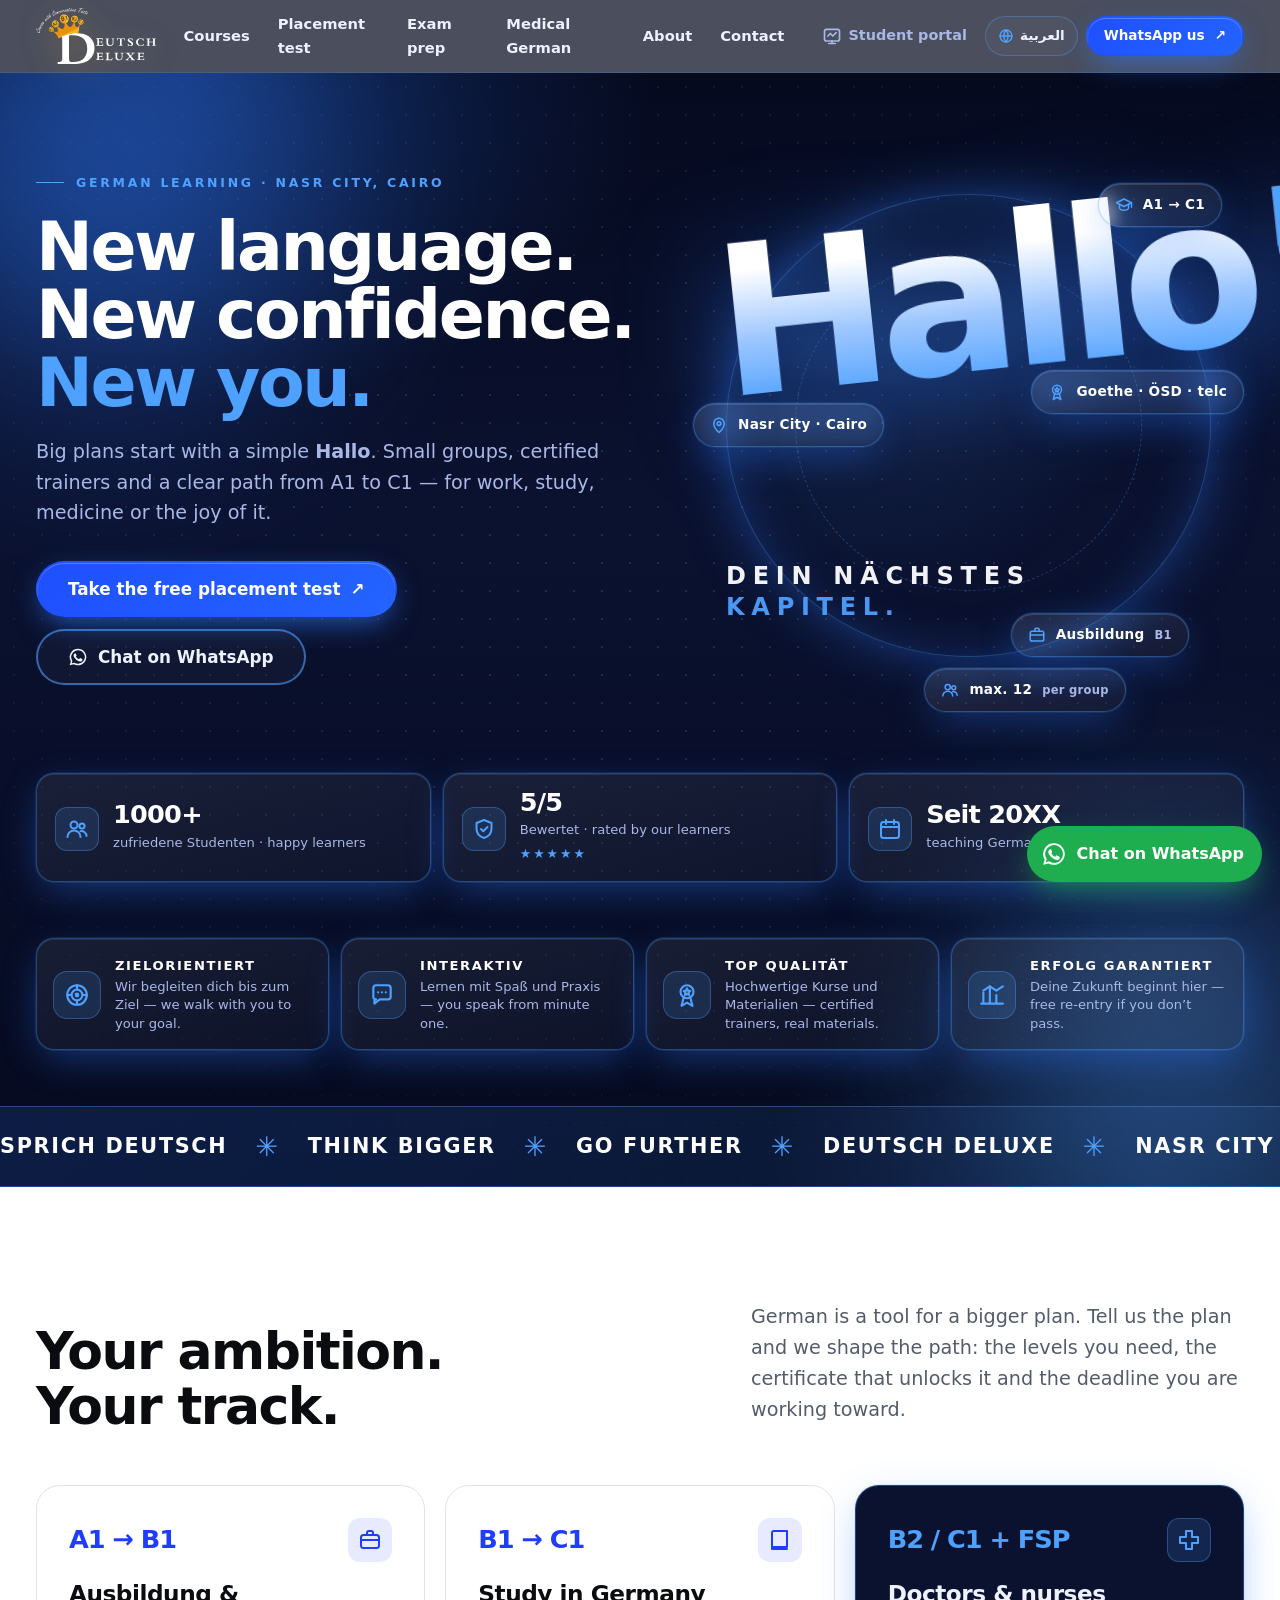
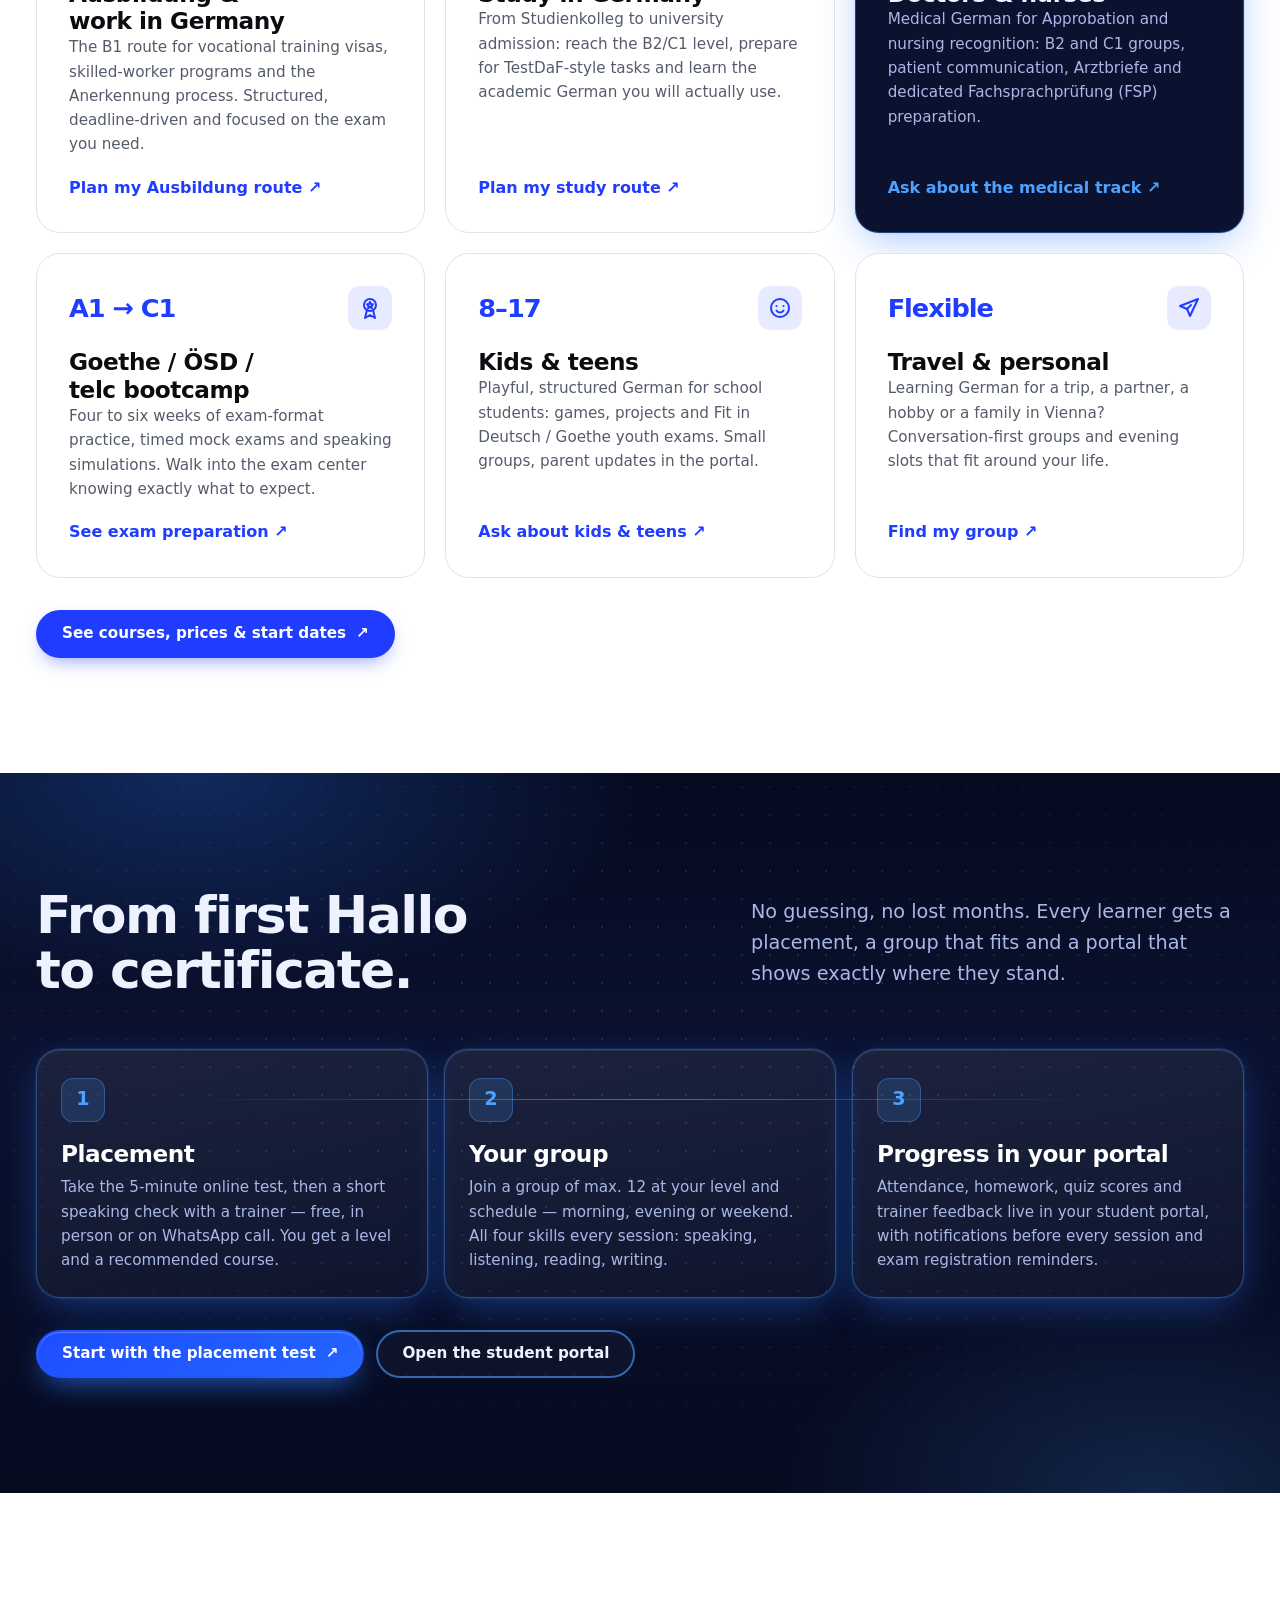
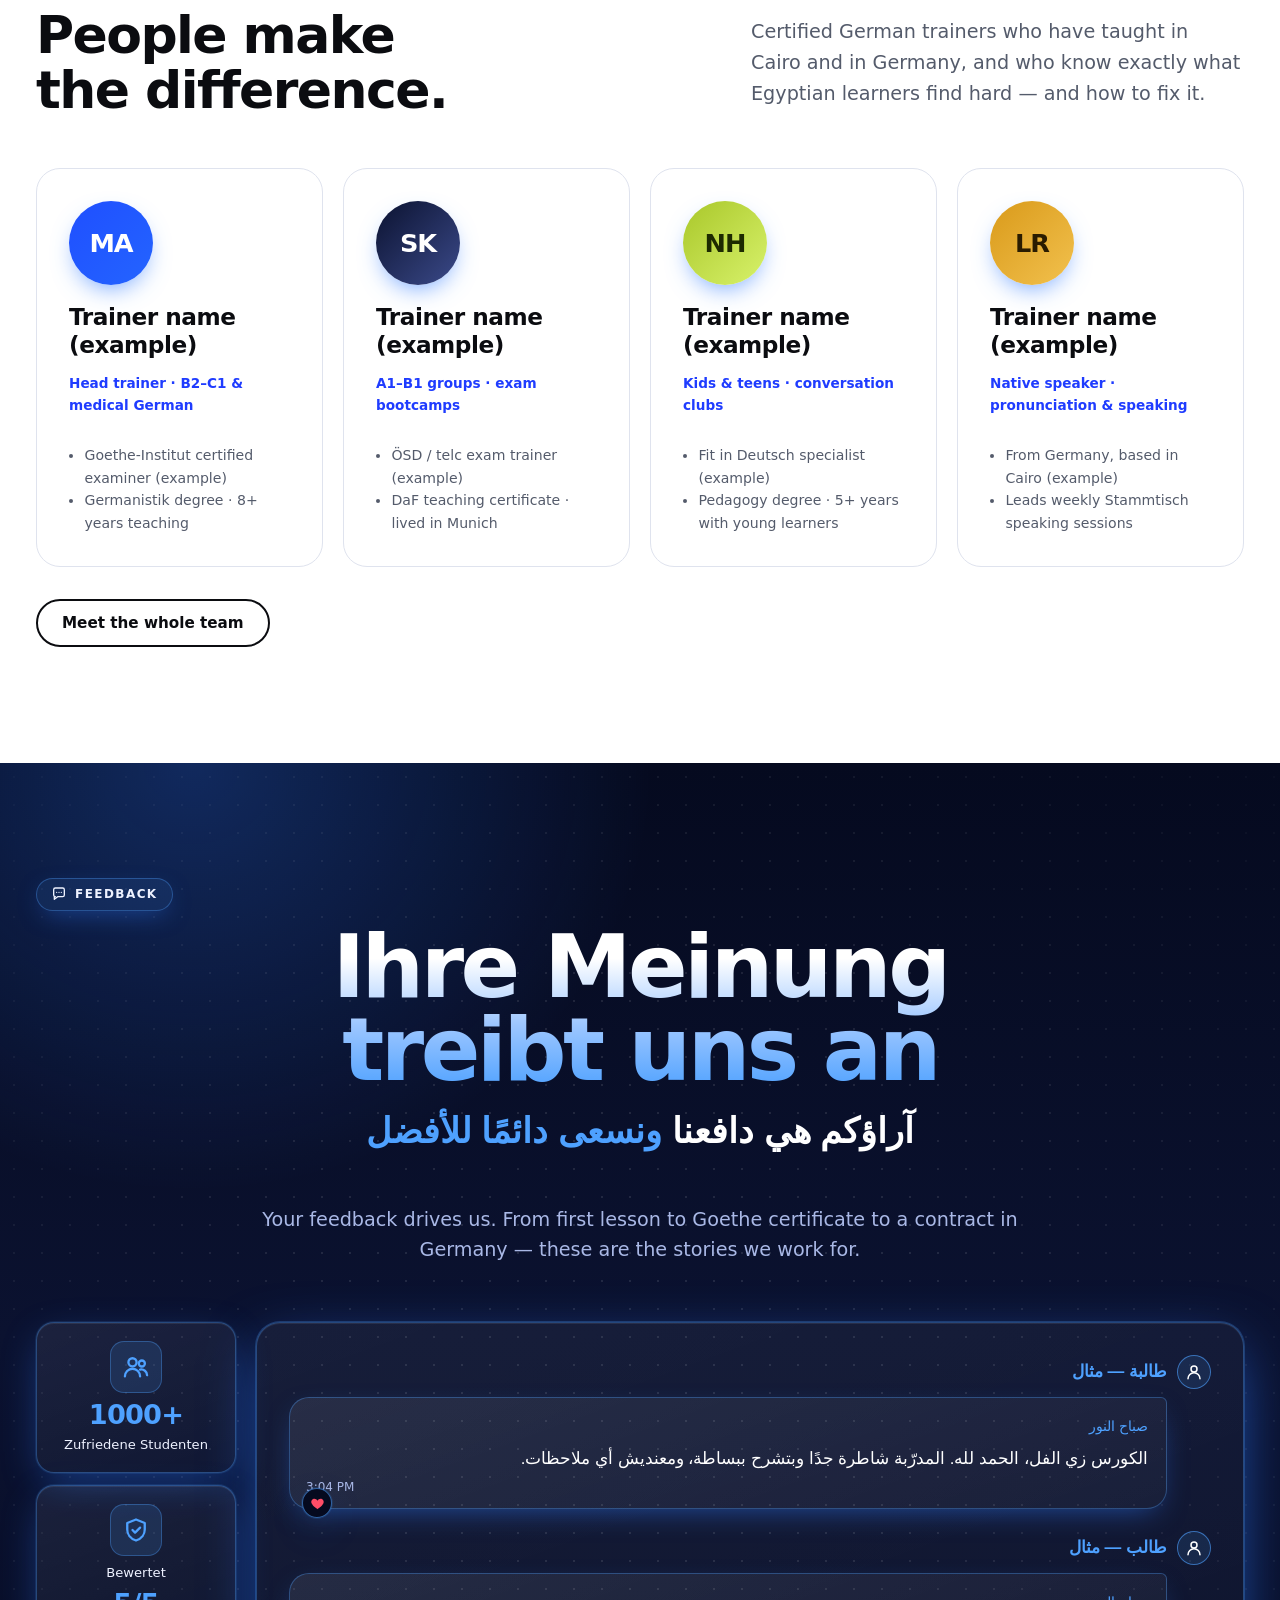
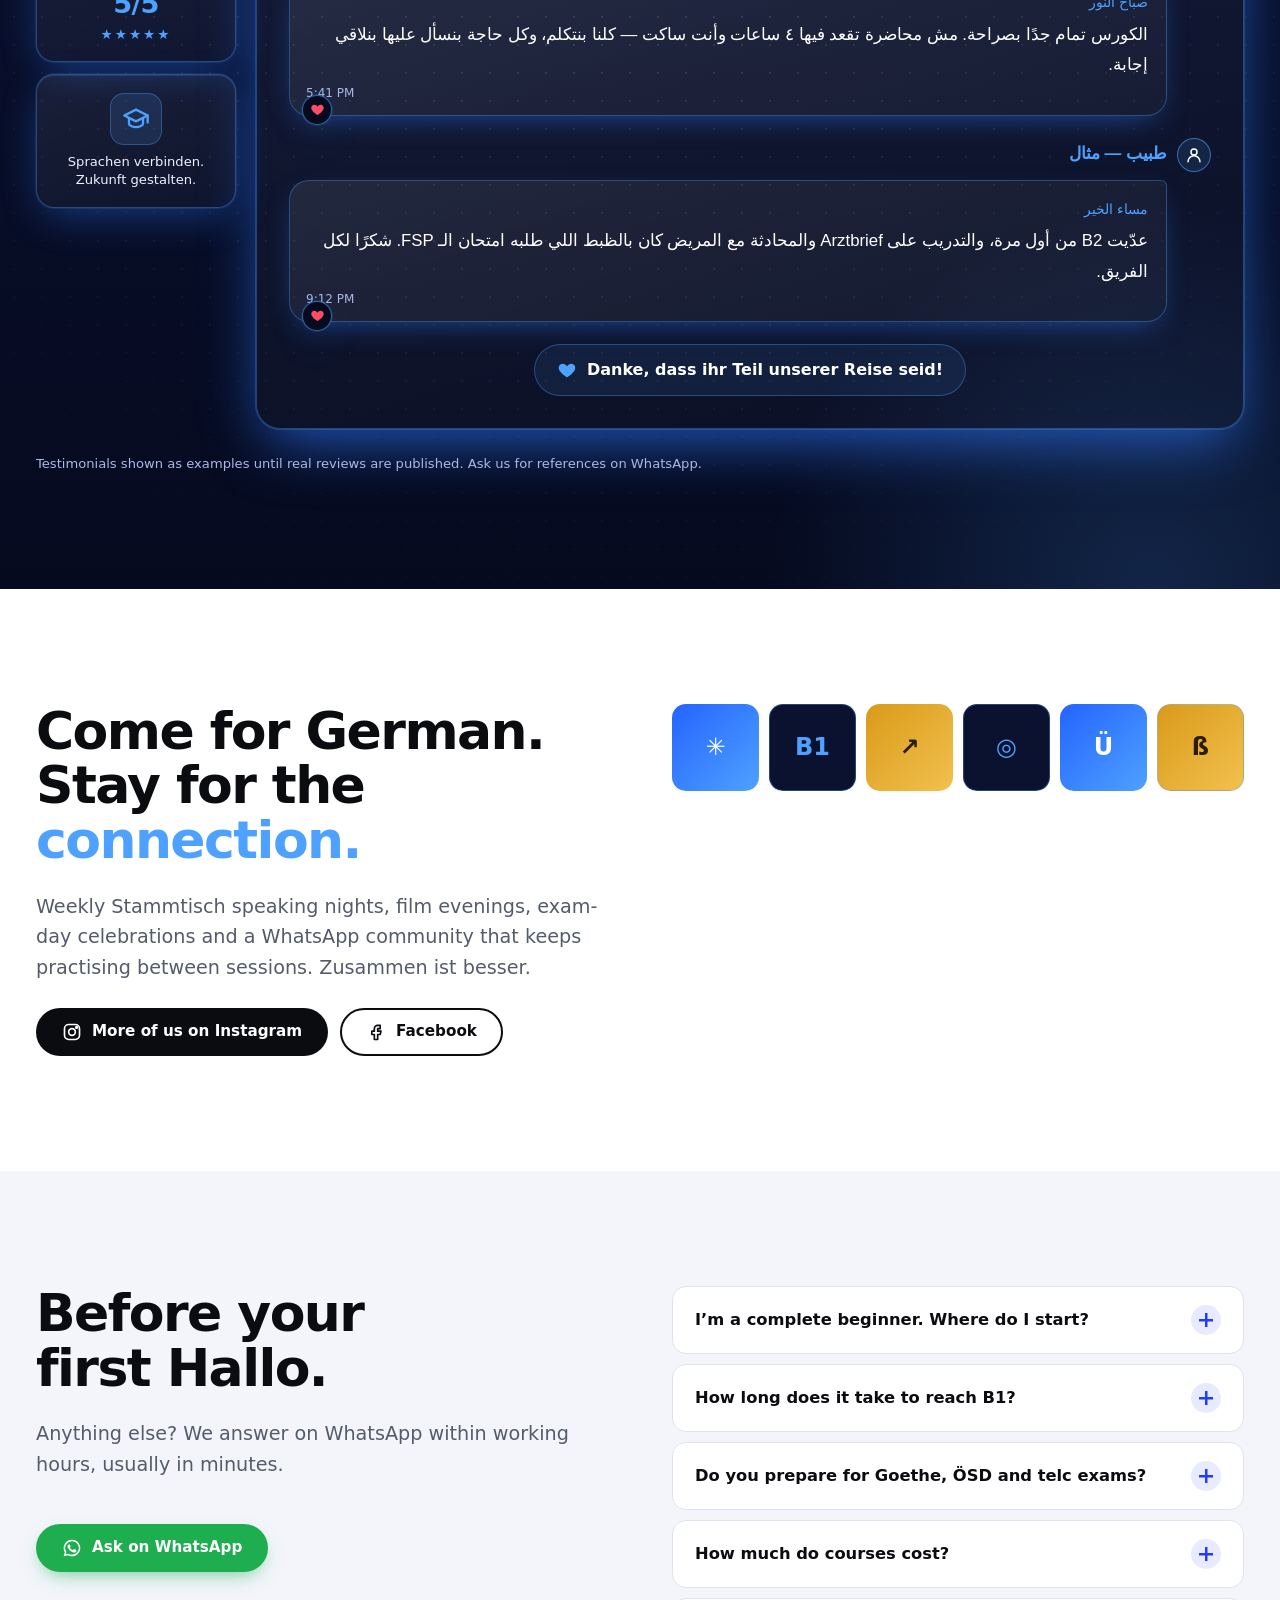
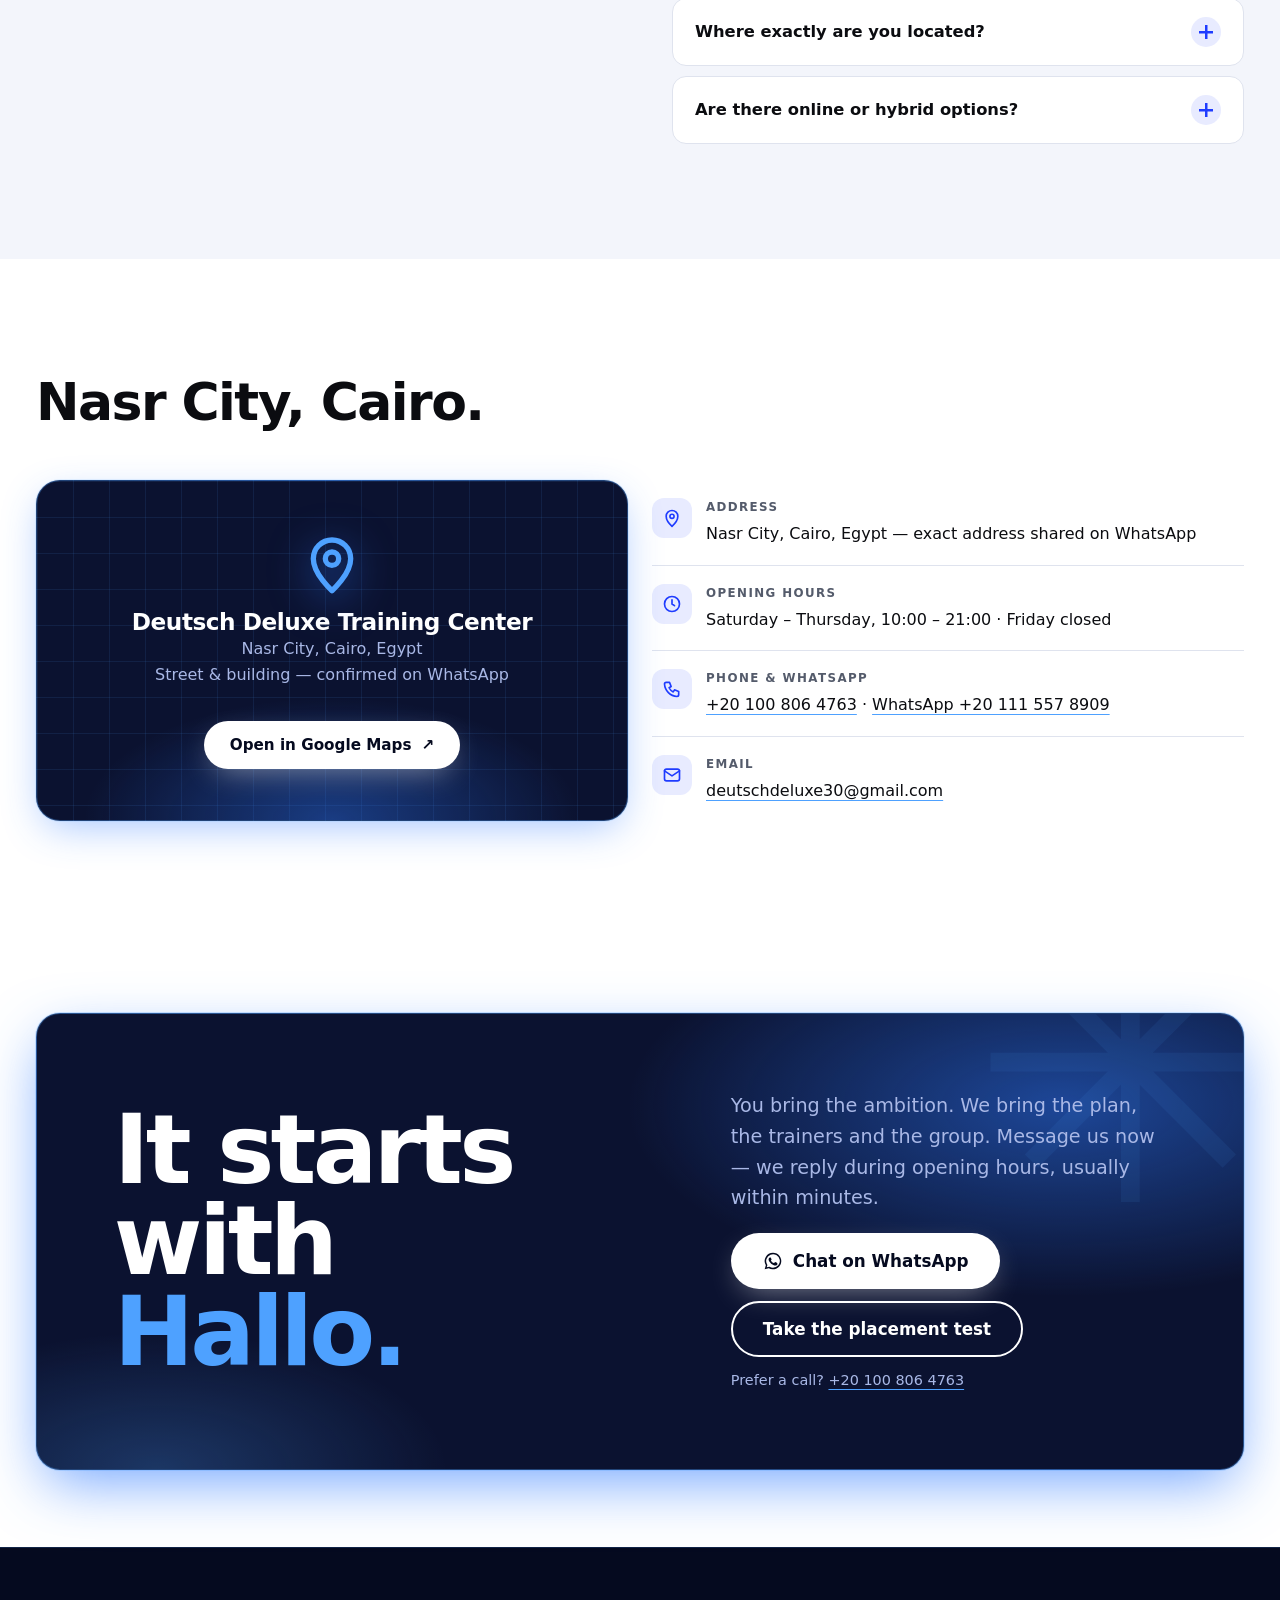
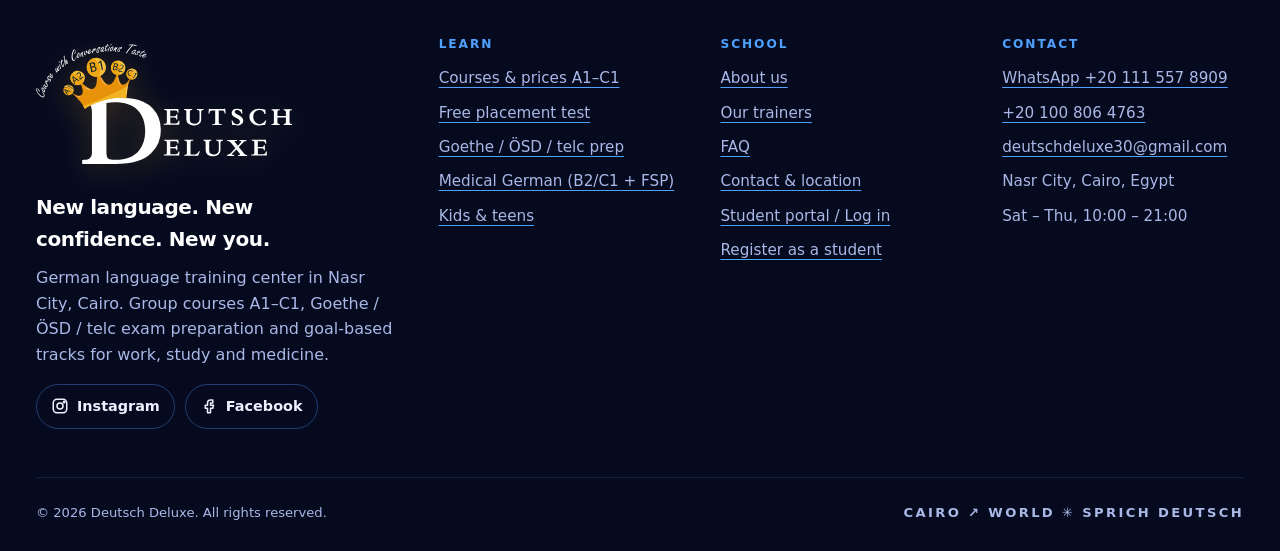
==== index.html @ 9a968b8f "Deutsch Deluxe marketing website — static, CSP-safe, EN/AR Six-page static site (home, courses, plac" ====
<!DOCTYPE html>
<html lang="en" dir="ltr">
<head>
<meta charset="utf-8">
<meta name="viewport" content="width=device-width, initial-scale=1">
<title data-i18n="meta.index.title">Deutsch Deluxe — German Language Center in Nasr City, Cairo | A1–C1 &amp; Exam Prep</title>
<meta name="description" data-i18n-attr="content:meta.index.desc" content="Learn German in Nasr City, Cairo. Small groups A1–C1, Goethe/ÖSD/telc exam preparation, medical German for doctors and nurses, Ausbildung and study tracks. Free placement test. WhatsApp us today.">
<link rel="canonical" href="https://deutschdeluxe.site/">
<meta name="theme-color" content="#050a1f">
<link rel="icon" href="favicon.svg" type="image/svg+xml">
<link rel="apple-touch-icon" href="apple-touch-icon.png">
<meta property="og:type" content="website">
<meta property="og:site_name" content="Deutsch Deluxe">
<meta property="og:title" content="Deutsch Deluxe — German Language Center in Nasr City, Cairo">
<meta property="og:description" content="Small groups A1–C1, exam preparation (Goethe/ÖSD/telc), medical German and goal-based tracks. New language. New confidence. New you.">
<meta property="og:url" content="https://deutschdeluxe.site/">
<meta property="og:image" content="https://deutschdeluxe.site/og-image.png">
<meta property="og:image:width" content="1200">
<meta property="og:image:height" content="630">
<meta property="og:image:alt" content="Hallo! Deutsch Deluxe — German language center in Cairo">
<meta property="og:locale" content="en_US">
<meta property="og:locale:alternate" content="ar_EG">
<meta name="twitter:card" content="summary_large_image">
<meta name="twitter:title" content="Deutsch Deluxe — German Language Center in Nasr City, Cairo">
<meta name="twitter:description" content="Small groups A1–C1, exam preparation (Goethe/ÖSD/telc), medical German and goal-based tracks.">
<meta name="twitter:image" content="https://deutschdeluxe.site/og-image.png">
<link rel="stylesheet" href="css/site.css">
<script defer src="js/i18n.js"></script>
<script defer src="js/site.js"></script>
<script type="application/ld+json">
{
  "@context": "https://schema.org",
  "@graph": [
    {
      "@type": ["EducationalOrganization", "LocalBusiness"],
      "@id": "https://deutschdeluxe.site/#org",
      "name": "Deutsch Deluxe",
      "alternateName": "Deutsch Deluxe German Training Center",
      "slogan": "Sieh die Sprache mit anderen Augen",
      "description": "German language training center in Nasr City, Cairo: group courses A1–C1, Goethe/ÖSD/telc exam preparation, medical German and goal-based tracks.",
      "url": "https://deutschdeluxe.site/",
      "logo": "https://deutschdeluxe.site/favicon.svg",
      "image": "https://deutschdeluxe.site/og-image.png",
      "telephone": "+201008064763",
      "email": "deutschdeluxe30@gmail.com",
      "priceRange": "EGP",
      "address": {
        "@type": "PostalAddress",
        "streetAddress": "Nasr City",
        "addressLocality": "Cairo",
        "addressRegion": "Cairo Governorate",
        "addressCountry": "EG"
      },
      "areaServed": "Cairo, Egypt",
      "openingHoursSpecification": [
        { "@type": "OpeningHoursSpecification", "dayOfWeek": ["Saturday","Sunday","Monday","Tuesday","Wednesday","Thursday"], "opens": "10:00", "closes": "21:00" }
      ],
      "sameAs": [
        "https://www.instagram.com/deutschdeluxe/",
        "https://www.facebook.com/DeutschDeluxeCairo/"
      ],
      "contactPoint": {
        "@type": "ContactPoint",
        "telephone": "+201115578909",
        "contactType": "customer service",
        "availableLanguage": ["en", "ar", "de"]
      }
    },
    {
      "@type": "WebSite",
      "@id": "https://deutschdeluxe.site/#website",
      "url": "https://deutschdeluxe.site/",
      "name": "Deutsch Deluxe",
      "publisher": { "@id": "https://deutschdeluxe.site/#org" },
      "inLanguage": ["en", "ar"]
    },
    {
      "@type": "FAQPage",
      "mainEntity": [
        { "@type": "Question", "name": "I am a complete beginner. Where do I start?", "acceptedAnswer": { "@type": "Answer", "text": "Start with A1. Our beginner groups start every few weeks in Nasr City, with morning, evening and weekend options. Take the free placement test or message us on WhatsApp and we will confirm the next start date." } },
        { "@type": "Question", "name": "How long does it take to reach B1?", "acceptedAnswer": { "@type": "Answer", "text": "Each level (A1, A2, B1) takes roughly 8 to 10 weeks in our standard groups, so most learners reach B1 in about 6 to 8 months. Intensive options are available for faster progress." } },
        { "@type": "Question", "name": "Do you prepare for Goethe, ÖSD and telc exams?", "acceptedAnswer": { "@type": "Answer", "text": "Yes. We run exam bootcamps for Goethe-Zertifikat, ÖSD and telc at levels A1 to C1, with mock exams under real conditions and speaking practice with a trainer." } },
        { "@type": "Question", "name": "How much do courses cost?", "acceptedAnswer": { "@type": "Answer", "text": "Prices start from a fixed fee per level and include materials and access to the student portal. Installments and bundle discounts are available. See the courses page for current prices and message us to confirm." } },
        { "@type": "Question", "name": "Where exactly are you located?", "acceptedAnswer": { "@type": "Answer", "text": "We are in Nasr City, Cairo, Egypt. Open the Google Maps link on our contact page or message us on WhatsApp for directions and a visit." } },
        { "@type": "Question", "name": "Are there online or hybrid options?", "acceptedAnswer": { "@type": "Answer", "text": "Our groups meet in person in Nasr City; some levels also run as live online groups. Every student gets access to the digital student portal with materials, progress tracking and notifications." } }
      ]
    }
  ]
}
</script>
</head>
<body>
<a class="skip" href="#main" data-i18n="nav.skip">Skip to content</a>

<svg width="0" height="0" class="visually-hidden" aria-hidden="true" focusable="false">
  <defs>
    <symbol id="i-wa" viewBox="0 0 24 24"><path fill="currentColor" d="M12 2a10 10 0 0 0-8.6 15.1L2 22l5-1.3A10 10 0 1 0 12 2Zm0 18.2a8.2 8.2 0 0 1-4.2-1.2l-.3-.2-3 .8.8-2.9-.2-.3A8.2 8.2 0 1 1 12 20.2Zm4.5-6.1c-.2-.1-1.5-.7-1.7-.8-.2-.1-.4-.1-.6.1l-.8 1c-.1.2-.3.2-.5.1a6.7 6.7 0 0 1-3.3-2.9c-.2-.4.2-.4.6-1.2.1-.2 0-.3 0-.5l-.8-1.8c-.2-.5-.4-.4-.6-.4h-.5a1 1 0 0 0-.7.3 3 3 0 0 0-.9 2.2 5.2 5.2 0 0 0 1.1 2.7 11.8 11.8 0 0 0 4.5 4c1.7.7 2.3.7 3.1.6a2.7 2.7 0 0 0 1.8-1.2 2.2 2.2 0 0 0 .1-1.3c0-.1-.2-.2-.4-.3Z"/></symbol>
    <symbol id="i-target" viewBox="0 0 24 24" fill="none" stroke="currentColor" stroke-width="2" stroke-linecap="round" stroke-linejoin="round"><circle cx="12" cy="12" r="9"/><circle cx="12" cy="12" r="5"/><circle cx="12" cy="12" r="1.2" fill="currentColor"/><path d="M12 3v3M12 18v3M3 12h3M18 12h3"/></symbol>
    <symbol id="i-chat" viewBox="0 0 24 24" fill="none" stroke="currentColor" stroke-width="2" stroke-linecap="round" stroke-linejoin="round"><path d="M4 5.5A2.5 2.5 0 0 1 6.5 3h11A2.5 2.5 0 0 1 20 5.5v8a2.5 2.5 0 0 1-2.5 2.5H10l-5 4v-4H6.5A2.5 2.5 0 0 1 4 13.5Z"/><path d="M8.5 9.5h.01M12 9.5h.01M15.5 9.5h.01"/></symbol>
    <symbol id="i-medal" viewBox="0 0 24 24" fill="none" stroke="currentColor" stroke-width="2" stroke-linecap="round" stroke-linejoin="round"><circle cx="12" cy="9" r="6"/><path d="m9 14-2 8 5-3 5 3-2-8"/><path d="m12 6 1 2 2 .3-1.5 1.4.4 2.3L12 11l-1.9 1 .4-2.3L9 8.3 11 8Z"/></symbol>
    <symbol id="i-chart" viewBox="0 0 24 24" fill="none" stroke="currentColor" stroke-width="2" stroke-linecap="round" stroke-linejoin="round"><path d="M4 20V10M10 20V4M16 20v-8M22 20H2"/><path d="m4 8 6-4 6 4 6-4"/></symbol>
    <symbol id="i-users" viewBox="0 0 24 24" fill="none" stroke="currentColor" stroke-width="2" stroke-linecap="round" stroke-linejoin="round"><circle cx="9" cy="8" r="3.5"/><path d="M2.5 20a6.5 6.5 0 0 1 13 0"/><circle cx="17" cy="9" r="2.6"/><path d="M15.5 14.2A5 5 0 0 1 21.5 19"/></symbol>
    <symbol id="i-shield" viewBox="0 0 24 24" fill="none" stroke="currentColor" stroke-width="2" stroke-linecap="round" stroke-linejoin="round"><path d="M12 3 4.5 6v5.5c0 4.3 3 8.1 7.5 9.5 4.5-1.4 7.5-5.2 7.5-9.5V6Z"/><path d="m9 12 2.2 2.2L15.5 10"/></symbol>
    <symbol id="i-cap" viewBox="0 0 24 24" fill="none" stroke="currentColor" stroke-width="2" stroke-linecap="round" stroke-linejoin="round"><path d="m2 9 10-5 10 5-10 5Z"/><path d="M6 11.5V16c0 1.5 3 3 6 3s6-1.5 6-3v-4.5"/><path d="M22 9v6"/></symbol>
    <symbol id="i-calendar" viewBox="0 0 24 24" fill="none" stroke="currentColor" stroke-width="2" stroke-linecap="round" stroke-linejoin="round"><rect x="3" y="5" width="18" height="16" rx="2.5"/><path d="M3 10h18M8 3v4M16 3v4"/></symbol>
    <symbol id="i-pin" viewBox="0 0 24 24" fill="none" stroke="currentColor" stroke-width="2" stroke-linecap="round" stroke-linejoin="round"><path d="M12 22s7-6.2 7-12a7 7 0 1 0-14 0c0 5.8 7 12 7 12Z"/><circle cx="12" cy="10" r="2.5"/></symbol>
    <symbol id="i-clock" viewBox="0 0 24 24" fill="none" stroke="currentColor" stroke-width="2" stroke-linecap="round" stroke-linejoin="round"><circle cx="12" cy="12" r="9"/><path d="M12 7v5l3 2"/></symbol>
    <symbol id="i-phone" viewBox="0 0 24 24" fill="none" stroke="currentColor" stroke-width="2" stroke-linecap="round" stroke-linejoin="round"><path d="M5 4h4l2 5-2.5 1.5a11 11 0 0 0 5 5L15 13l5 2v4a2 2 0 0 1-2 2A16 16 0 0 1 3 6a2 2 0 0 1 2-2Z"/></symbol>
    <symbol id="i-mail" viewBox="0 0 24 24" fill="none" stroke="currentColor" stroke-width="2" stroke-linecap="round" stroke-linejoin="round"><rect x="3" y="5" width="18" height="14" rx="2.5"/><path d="m3 7 9 6 9-6"/></symbol>
    <symbol id="i-insta" viewBox="0 0 24 24" fill="none" stroke="currentColor" stroke-width="2" stroke-linecap="round" stroke-linejoin="round"><rect x="3" y="3" width="18" height="18" rx="5"/><circle cx="12" cy="12" r="4"/><circle cx="17.5" cy="6.5" r="1" fill="currentColor"/></symbol>
    <symbol id="i-fb" viewBox="0 0 24 24" fill="none" stroke="currentColor" stroke-width="2" stroke-linecap="round" stroke-linejoin="round"><path d="M14 8h3V4h-3a4 4 0 0 0-4 4v3H7v4h3v6h4v-6h3l1-4h-4V8Z"/></symbol>
    <symbol id="i-globe" viewBox="0 0 24 24" fill="none" stroke="currentColor" stroke-width="2" stroke-linecap="round" stroke-linejoin="round"><circle cx="12" cy="12" r="9"/><path d="M3 12h18M12 3a14 14 0 0 1 0 18M12 3a14 14 0 0 0 0 18"/></symbol>
    <symbol id="i-up" viewBox="0 0 24 24" fill="none" stroke="currentColor" stroke-width="2.2" stroke-linecap="round" stroke-linejoin="round"><path d="M12 19V5M5 12l7-7 7 7"/></symbol>
    <symbol id="i-heart" viewBox="0 0 24 24"><path fill="currentColor" d="M12 21s-7.5-4.6-9.5-9.3C1 8 3.6 4.5 7 4.5c2 0 3.6 1.1 5 3 1.4-1.9 3-3 5-3 3.4 0 6 3.5 4.5 7.2C19.5 16.4 12 21 12 21Z"/></symbol>
    <symbol id="i-user" viewBox="0 0 24 24" fill="none" stroke="currentColor" stroke-width="2" stroke-linecap="round" stroke-linejoin="round"><circle cx="12" cy="8" r="4"/><path d="M4 21a8 8 0 0 1 16 0"/></symbol>
    <symbol id="i-arrow" viewBox="0 0 24 24" fill="none" stroke="currentColor" stroke-width="2" stroke-linecap="round" stroke-linejoin="round"><path d="M5 12h14M13 6l6 6-6 6"/></symbol>
    <symbol id="i-star" viewBox="0 0 24 24"><path fill="currentColor" d="m12 2.5 2.9 6 6.6.9-4.8 4.6 1.2 6.5L12 17.4l-5.9 3.1 1.2-6.5L2.5 9.4l6.6-.9Z"/></symbol>
    <symbol id="i-portal" viewBox="0 0 24 24" fill="none" stroke="currentColor" stroke-width="2" stroke-linecap="round" stroke-linejoin="round"><rect x="3" y="4" width="18" height="14" rx="2.5"/><path d="M8 21h8M12 18v3M7 12l3-3 3 3 4-4"/></symbol>
    <symbol id="i-cross" viewBox="0 0 24 24" fill="none" stroke="currentColor" stroke-width="2" stroke-linecap="round" stroke-linejoin="round"><path d="M9 3h6v6h6v6h-6v6H9v-6H3V9h6Z"/></symbol>
    <symbol id="i-plane" viewBox="0 0 24 24" fill="none" stroke="currentColor" stroke-width="2" stroke-linecap="round" stroke-linejoin="round"><path d="M21 3 3 10l7 3 3 7 8-17Z"/><path d="m10 13 4-4"/></symbol>
    <symbol id="i-kids" viewBox="0 0 24 24" fill="none" stroke="currentColor" stroke-width="2" stroke-linecap="round" stroke-linejoin="round"><circle cx="12" cy="12" r="9"/><path d="M8.5 10h.01M15.5 10h.01M8.5 14.5s1.2 2 3.5 2 3.5-2 3.5-2"/></symbol>
    <symbol id="i-book" viewBox="0 0 24 24" fill="none" stroke="currentColor" stroke-width="2" stroke-linecap="round" stroke-linejoin="round"><path d="M4 5a2 2 0 0 1 2-2h13v16H6a2 2 0 0 0-2 2Z"/><path d="M4 19a2 2 0 0 0 2 2h13"/></symbol>
    <symbol id="i-briefcase" viewBox="0 0 24 24" fill="none" stroke="currentColor" stroke-width="2" stroke-linecap="round" stroke-linejoin="round"><rect x="3" y="7" width="18" height="13" rx="2.5"/><path d="M9 7V5a2 2 0 0 1 2-2h2a2 2 0 0 1 2 2v2M3 12h18"/></symbol>
  </defs>
</svg>

<header class="site-header" id="top">
  <div class="container">
    <a class="brand" href="index.html" aria-label="Deutsch Deluxe — home" data-i18n-attr="aria-label:brand.home">
      <img class="logo" src="img/logo/logo-white.svg" width="281" height="132" alt="Deutsch Deluxe — Course with Conversations Taste">
    </a>
    <nav class="nav" aria-label="Main" data-i18n-attr="aria-label:nav.main">
      <a href="courses.html" data-i18n="nav.courses">Courses</a>
      <a href="placement-test.html" data-i18n="nav.placement">Placement test</a>
      <a href="exams.html" data-i18n="nav.exams">Exam prep</a>
      <a href="exams.html#medical" data-i18n="nav.medical">Medical German</a>
      <a href="about.html" data-i18n="nav.about">About</a>
      <a href="contact.html" data-i18n="nav.contact">Contact</a>
    </nav>
    <div class="header-actions">
      <a class="portal-link" href="https://portal.deutschdeluxe.site"><svg class="ico" aria-hidden="true"><use href="#i-portal"/></svg><span data-i18n="nav.portal">Student portal</span></a>
      <button class="lang-toggle" type="button" aria-label="Switch to Arabic" lang="ar"><svg class="ico" aria-hidden="true"><use href="#i-globe"/></svg><span class="lang-label">العربية</span></button>
      <a class="btn btn-neon btn-sm header-cta" data-wa="general" href="https://wa.me/201115578909" data-i18n="nav.cta">WhatsApp us <span class="arrow">↗</span></a>
      <button class="menu-btn" type="button" aria-expanded="false" aria-controls="mobile-nav" aria-label="Menu" data-i18n-attr="aria-label:nav.menu"><span></span></button>
    </div>
  </div>
</header>
<div class="mobile-nav" id="mobile-nav" aria-label="Mobile menu">
  <div class="container">
    <a class="item" href="index.html"><span data-i18n="nav.home">Home</span><svg class="ico" aria-hidden="true"><use href="#i-arrow"/></svg></a>
    <a class="item" href="courses.html"><span data-i18n="nav.courses">Courses</span><svg class="ico" aria-hidden="true"><use href="#i-arrow"/></svg></a>
    <a class="item" href="placement-test.html"><span data-i18n="nav.placement">Placement test</span><svg class="ico" aria-hidden="true"><use href="#i-arrow"/></svg></a>
    <a class="item" href="exams.html"><span data-i18n="nav.exams">Exam prep</span><svg class="ico" aria-hidden="true"><use href="#i-arrow"/></svg></a>
    <a class="item" href="exams.html#medical"><span data-i18n="nav.medical">Medical German</span><svg class="ico" aria-hidden="true"><use href="#i-arrow"/></svg></a>
    <a class="item" href="about.html"><span data-i18n="nav.about">About</span><svg class="ico" aria-hidden="true"><use href="#i-arrow"/></svg></a>
    <a class="item" href="contact.html"><span data-i18n="nav.contact">Contact</span><svg class="ico" aria-hidden="true"><use href="#i-arrow"/></svg></a>
    <div class="mobile-actions">
      <a class="btn btn-neon" data-wa="general" href="https://wa.me/201115578909" data-i18n="nav.cta">WhatsApp us <span class="arrow">↗</span></a>
      <a class="btn btn-outline" href="https://portal.deutschdeluxe.site" data-i18n="nav.portalLogin">Student portal / Log in</a>
      <a class="btn btn-outline" href="https://portal.deutschdeluxe.site/register" data-i18n="nav.register">Register</a>
    </div>
    <div class="mobile-meta">
      <span data-i18n="footer.addr">Nasr City, Cairo, Egypt</span>
      <a class="ltr" href="tel:+201008064763">+20 100 806 4763</a>
    </div>
  </div>
</div>

<main id="main">

  <!-- ============================== HERO: visual intro (night) ============================== -->
  <section class="night hero" id="hero">
    <span class="blob blob-1" aria-hidden="true"></span>
    <span class="blob blob-2" aria-hidden="true"></span>
    <div class="container">
      <div class="hero-grid">
        <div class="hero-copy">
          <span class="hero-tag reveal" data-i18n="hero.tag">German learning · Nasr City, Cairo</span>
          <h1 class="h1 reveal d1" data-i18n="hero.title">New language.<br>New confidence.<br><em>New you.</em></h1>
          <p class="lead reveal d2" data-i18n="hero.lead">Big plans start with a simple <strong>Hallo</strong>. Small groups, certified trainers and a clear path from A1 to C1 — for work, study, medicine or the joy of it.</p>
          <div class="btn-row reveal d3">
            <a class="btn btn-neon btn-lg" href="placement-test.html" data-i18n="hero.cta1">Take the free placement test <span class="arrow">↗</span></a>
            <a class="btn btn-outline btn-lg" data-wa="general" href="https://wa.me/201115578909"><svg class="ico" aria-hidden="true"><use href="#i-wa"/></svg><span data-i18n="hero.ctaWa">Chat on WhatsApp</span></a>
          </div>
        </div>
        <div class="hero-art reveal d2" role="img" aria-label="Hallo! Dein nächstes Kapitel — typographic poster with floating chips: A1 to C1, Goethe ÖSD telc, Ausbildung, Nasr City" data-i18n-attr="aria-label:hero.artAlt">
          <span class="ring" aria-hidden="true"></span>
          <div class="hallo gradient-text" aria-hidden="true">Hallo<span class="bang">!</span></div>
          <div class="kapitel" aria-hidden="true">Dein nächstes<span>Kapitel.</span></div>
          <span class="chip chip-1" aria-hidden="true"><svg class="ico"><use href="#i-cap"/></svg>A1 → C1</span>
          <span class="chip chip-2" aria-hidden="true"><svg class="ico"><use href="#i-medal"/></svg>Goethe · ÖSD · telc</span>
          <span class="chip chip-3" aria-hidden="true"><svg class="ico"><use href="#i-briefcase"/></svg>Ausbildung <small>B1</small></span>
          <span class="chip chip-4" aria-hidden="true"><svg class="ico"><use href="#i-pin"/></svg>Nasr City · Cairo</span>
          <span class="chip chip-5" aria-hidden="true"><svg class="ico"><use href="#i-users"/></svg>max. 12 <small>per group</small></span>
        </div>
      </div>

      <!-- PLACEHOLDER: replace with real data (students, rating, founding year) -->
      <div class="hero-stats reveal d4" aria-label="Deutsch Deluxe in numbers">
        <div class="stat-badge">
          <span class="badge-ico" aria-hidden="true"><svg><use href="#i-users"/></svg></span>
          <div><b>1000+</b><span data-i18n="hero.stat1">zufriedene Studenten · happy learners</span></div>
        </div>
        <div class="stat-badge">
          <span class="badge-ico" aria-hidden="true"><svg><use href="#i-shield"/></svg></span>
          <div><b>5/5</b><span data-i18n="hero.stat2">Bewertet · rated by our learners <span class="stars" aria-label="5 out of 5 stars">★★★★★</span></span></div>
        </div>
        <div class="stat-badge">
          <span class="badge-ico" aria-hidden="true"><svg><use href="#i-calendar"/></svg></span>
          <div><b data-i18n="hero.stat3.n">Seit 20XX</b><span data-i18n="hero.stat3">teaching German in Cairo</span></div>
        </div>
      </div>

      <div class="features reveal d5">
        <div class="feature">
          <span class="f-ico" aria-hidden="true"><svg><use href="#i-target"/></svg></span>
          <div><b>Zielorientiert</b><span data-i18n="feat.1">Wir begleiten dich bis zum Ziel — we walk with you to your goal.</span></div>
        </div>
        <div class="feature">
          <span class="f-ico" aria-hidden="true"><svg><use href="#i-chat"/></svg></span>
          <div><b>Interaktiv</b><span data-i18n="feat.2">Lernen mit Spaß und Praxis — you speak from minute one.</span></div>
        </div>
        <div class="feature">
          <span class="f-ico" aria-hidden="true"><svg><use href="#i-medal"/></svg></span>
          <div><b>Top Qualität</b><span data-i18n="feat.3">Hochwertige Kurse und Materialien — certified trainers, real materials.</span></div>
        </div>
        <div class="feature">
          <span class="f-ico" aria-hidden="true"><svg><use href="#i-chart"/></svg></span>
          <div><b>Erfolg garantiert</b><span data-i18n="feat.4">Deine Zukunft beginnt hier — free re-entry if you don’t pass.</span></div>
        </div>
      </div>
    </div>

    <div class="marquee on-night" aria-hidden="true">
      <div class="track">
        <span>Sprich Deutsch <i>✳</i> Think bigger <i>✳</i> Go further <i>✳</i> Deutsch Deluxe <i>✳</i> Nasr City · Cairo <i>✳</i> A1 → C1 <i>✳</i></span>
        <span>Sprich Deutsch <i>✳</i> Think bigger <i>✳</i> Go further <i>✳</i> Deutsch Deluxe <i>✳</i> Nasr City · Cairo <i>✳</i> A1 → C1 <i>✳</i></span>
      </div>
    </div>
  </section>

  <!-- ============================== TRACKS (day) ============================== -->
  <section class="section" id="tracks">
    <div class="container">
      <div class="section-head split">
        <h2 class="h2" data-i18n="tracks.title">Your ambition.<br>Your track.</h2>
        <p class="lead" data-i18n="tracks.lead">German is a tool for a bigger plan. Tell us the plan and we shape the path: the levels you need, the certificate that unlocks it and the deadline you are working toward.</p>
      </div>
      <div class="grid grid-3">
        <article class="card track-card">
          <div class="card-top"><span class="levels">A1 → B1</span><span class="c-ico" aria-hidden="true"><svg><use href="#i-briefcase"/></svg></span></div>
          <div><h3 class="h3" data-i18n="tracks.work.title">Ausbildung &amp; work in Germany</h3>
          <p data-i18n="tracks.work.body">The B1 route for vocational training visas, skilled-worker programs and the Anerkennung process. Structured, deadline-driven and focused on the exam you need.</p></div>
          <a class="card-link" data-wa="ausbildung" href="https://wa.me/201115578909" data-i18n="tracks.work.cta">Plan my Ausbildung route ↗</a>
        </article>
        <article class="card track-card">
          <div class="card-top"><span class="levels">B1 → C1</span><span class="c-ico" aria-hidden="true"><svg><use href="#i-book"/></svg></span></div>
          <div><h3 class="h3" data-i18n="tracks.study.title">Study in Germany</h3>
          <p data-i18n="tracks.study.body">From Studienkolleg to university admission: reach the B2/C1 level, prepare for TestDaF-style tasks and learn the academic German you will actually use.</p></div>
          <a class="card-link" data-wa="study" href="https://wa.me/201115578909" data-i18n="tracks.study.cta">Plan my study route ↗</a>
        </article>
        <article class="card track-card featured">
          <div class="card-top"><span class="levels">B2 / C1 + FSP</span><span class="c-ico" aria-hidden="true"><svg><use href="#i-cross"/></svg></span></div>
          <div><h3 class="h3" data-i18n="tracks.medical.title">Doctors &amp; nurses</h3>
          <p data-i18n="tracks.medical.body">Medical German for Approbation and nursing recognition: B2 and C1 groups, patient communication, Arztbriefe and dedicated Fachsprachprüfung (FSP) preparation.</p></div>
          <a class="card-link" data-wa="medical" href="https://wa.me/201115578909" data-i18n="tracks.medical.cta">Ask about the medical track ↗</a>
        </article>
        <article class="card track-card">
          <div class="card-top"><span class="levels">A1 → C1</span><span class="c-ico" aria-hidden="true"><svg><use href="#i-medal"/></svg></span></div>
          <div><h3 class="h3" data-i18n="tracks.exam.title">Goethe / ÖSD / telc bootcamp</h3>
          <p data-i18n="tracks.exam.body">Four to six weeks of exam-format practice, timed mock exams and speaking simulations. Walk into the exam center knowing exactly what to expect.</p></div>
          <a class="card-link" href="exams.html" data-i18n="tracks.exam.cta">See exam preparation ↗</a>
        </article>
        <article class="card track-card">
          <div class="card-top"><span class="levels" data-i18n="tracks.kids.tag">8–17</span><span class="c-ico" aria-hidden="true"><svg><use href="#i-kids"/></svg></span></div>
          <div><h3 class="h3" data-i18n="tracks.kids.title">Kids &amp; teens</h3>
          <p data-i18n="tracks.kids.body">Playful, structured German for school students: games, projects and Fit in Deutsch / Goethe youth exams. Small groups, parent updates in the portal.</p></div>
          <a class="card-link" data-wa="kids" href="https://wa.me/201115578909" data-i18n="tracks.kids.cta">Ask about kids &amp; teens ↗</a>
        </article>
        <article class="card track-card">
          <div class="card-top"><span class="levels" data-i18n="tracks.travel.tag">Flexible</span><span class="c-ico" aria-hidden="true"><svg><use href="#i-plane"/></svg></span></div>
          <div><h3 class="h3" data-i18n="tracks.travel.title">Travel &amp; personal</h3>
          <p data-i18n="tracks.travel.body">Learning German for a trip, a partner, a hobby or a family in Vienna? Conversation-first groups and evening slots that fit around your life.</p></div>
          <a class="card-link" data-wa="travel" href="https://wa.me/201115578909" data-i18n="tracks.travel.cta">Find my group ↗</a>
        </article>
      </div>
      <div class="btn-row mt-32">
        <a class="btn btn-blue" href="courses.html" data-i18n="tracks.cta">See courses, prices &amp; start dates <span class="arrow">↗</span></a>
      </div>
    </div>
  </section>

  <!-- ============================== HOW IT WORKS (night) ============================== -->
  <section class="section night" id="how">
    <div class="container">
      <div class="section-head split">
        <h2 class="h2" data-i18n="how.title">From first Hallo<br>to certificate.</h2>
        <p class="lead" data-i18n="how.lead">No guessing, no lost months. Every learner gets a placement, a group that fits and a portal that shows exactly where they stand.</p>
      </div>
      <div class="steps connected">
        <div class="step">
          <h3 class="h3" data-i18n="how.s1.title">Placement</h3>
          <p data-i18n="how.s1.body">Take the 5-minute online test, then a short speaking check with a trainer — free, in person or on WhatsApp call. You get a level and a recommended course.</p>
        </div>
        <div class="step">
          <h3 class="h3" data-i18n="how.s2.title">Your group</h3>
          <p data-i18n="how.s2.body">Join a group of max. 12 at your level and schedule — morning, evening or weekend. All four skills every session: speaking, listening, reading, writing.</p>
        </div>
        <div class="step">
          <h3 class="h3" data-i18n="how.s3.title">Progress in your portal</h3>
          <p data-i18n="how.s3.body">Attendance, homework, quiz scores and trainer feedback live in your student portal, with notifications before every session and exam registration reminders.</p>
        </div>
      </div>
      <div class="btn-row mt-32">
        <a class="btn btn-neon" href="placement-test.html" data-i18n="how.cta1">Start with the placement test <span class="arrow">↗</span></a>
        <a class="btn btn-outline" href="https://portal.deutschdeluxe.site" data-i18n="how.cta2">Open the student portal</a>
      </div>
    </div>
  </section>

  <!-- ============================== TEACHERS (day) ============================== -->
  <section class="section" id="teachers">
    <div class="container">
      <div class="section-head split">
        <h2 class="h2" data-i18n="teachers.title">People make<br>the difference.</h2>
        <p class="lead" data-i18n="teachers.lead">Certified German trainers who have taught in Cairo and in Germany, and who know exactly what Egyptian learners find hard — and how to fix it.</p>
      </div>
      <!-- PLACEHOLDER: replace with real data (names, photos, qualifications) -->
      <div class="grid grid-4">
        <article class="card teacher">
          <div class="avatar" aria-hidden="true">MA</div>
          <h3 class="h3" data-i18n="teachers.t1.name">Trainer name (example)</h3>
          <p class="role" data-i18n="teachers.t1.role">Head trainer · B2–C1 &amp; medical German</p>
          <ul>
            <li data-i18n="teachers.t1.q1">Goethe-Institut certified examiner (example)</li>
            <li data-i18n="teachers.t1.q2">Germanistik degree · 8+ years teaching</li>
          </ul>
        </article>
        <article class="card teacher">
          <div class="avatar v2" aria-hidden="true">SK</div>
          <h3 class="h3" data-i18n="teachers.t2.name">Trainer name (example)</h3>
          <p class="role" data-i18n="teachers.t2.role">A1–B1 groups · exam bootcamps</p>
          <ul>
            <li data-i18n="teachers.t2.q1">ÖSD / telc exam trainer (example)</li>
            <li data-i18n="teachers.t2.q2">DaF teaching certificate · lived in Munich</li>
          </ul>
        </article>
        <article class="card teacher">
          <div class="avatar v3" aria-hidden="true">NH</div>
          <h3 class="h3" data-i18n="teachers.t3.name">Trainer name (example)</h3>
          <p class="role" data-i18n="teachers.t3.role">Kids &amp; teens · conversation clubs</p>
          <ul>
            <li data-i18n="teachers.t3.q1">Fit in Deutsch specialist (example)</li>
            <li data-i18n="teachers.t3.q2">Pedagogy degree · 5+ years with young learners</li>
          </ul>
        </article>
        <article class="card teacher">
          <div class="avatar v4" aria-hidden="true">LR</div>
          <h3 class="h3" data-i18n="teachers.t4.name">Trainer name (example)</h3>
          <p class="role" data-i18n="teachers.t4.role">Native speaker · pronunciation &amp; speaking</p>
          <ul>
            <li data-i18n="teachers.t4.q1">From Germany, based in Cairo (example)</li>
            <li data-i18n="teachers.t4.q2">Leads weekly Stammtisch speaking sessions</li>
          </ul>
        </article>
      </div>
      <div class="btn-row mt-32">
        <a class="btn btn-outline" href="about.html#teachers" data-i18n="teachers.cta">Meet the whole team</a>
      </div>
    </div>
  </section>

  <!-- ============================== FEEDBACK: chat testimonials (night) ============================== -->
  <section class="section night" id="reviews">
    <div class="container">
      <div class="feedback-head">
        <span class="label"><svg class="ico" aria-hidden="true"><use href="#i-chat"/></svg>Feedback</span>
        <h2 class="display gradient-text">Ihre Meinung treibt uns an</h2>
        <p class="ar-line" lang="ar" dir="rtl">آراؤكم هي دافعنا <span>ونسعى دائمًا للأفضل</span></p>
        <p class="lead" data-i18n="reviews.lead">Your feedback drives us. From first lesson to Goethe certificate to a contract in Germany — these are the stories we work for.</p>
      </div>
      <div class="feedback-layout">
        <!-- PLACEHOLDER: replace with real data (students, rating) -->
        <aside class="side-badges" aria-label="Deutsch Deluxe highlights">
          <div class="side-badge">
            <span class="badge-ico" aria-hidden="true"><svg><use href="#i-users"/></svg></span>
            <b>1000+</b><span data-i18n="side.1">Zufriedene Studenten</span>
          </div>
          <div class="side-badge">
            <span class="badge-ico" aria-hidden="true"><svg><use href="#i-shield"/></svg></span>
            <span data-i18n="side.2">Bewertet</span><b>5/5</b><span class="stars" aria-label="5 out of 5 stars">★★★★★</span>
          </div>
          <div class="side-badge">
            <span class="badge-ico" aria-hidden="true"><svg><use href="#i-cap"/></svg></span>
            <span data-i18n="side.3">Sprachen verbinden. Zukunft gestalten.</span>
          </div>
        </aside>
        <!-- PLACEHOLDER: replace with real reviews (with the student's permission). Names below are generic examples. -->
        <div class="chat-panel">
          <article class="chat">
            <div class="who"><span class="av" aria-hidden="true"><svg><use href="#i-user"/></svg></span><span data-i18n="chat.1.name">طالبة — مثال</span></div>
            <div class="bubble" lang="ar">
              <span class="greet">صباح النور</span>
              <span data-i18n="chat.1.text">الكورس زي الفل، الحمد لله. المدرّبة شاطرة جدًا وبتشرح ببساطة، ومعنديش أي ملاحظات.</span>
              <span class="time">3:04 PM</span>
              <span class="react" aria-label="Liked"><svg aria-hidden="true"><use href="#i-heart"/></svg></span>
            </div>
          </article>
          <article class="chat">
            <div class="who"><span class="av" aria-hidden="true"><svg><use href="#i-user"/></svg></span><span data-i18n="chat.2.name">طالب — مثال</span></div>
            <div class="bubble" lang="ar">
              <span class="greet">صباح النور</span>
              <span data-i18n="chat.2.text">الكورس تمام جدًا بصراحة. مش محاضرة تقعد فيها ٤ ساعات وأنت ساكت — كلنا بنتكلم، وكل حاجة بنسأل عليها بنلاقي إجابة.</span>
              <span class="time">5:41 PM</span>
              <span class="react" aria-label="Liked"><svg aria-hidden="true"><use href="#i-heart"/></svg></span>
            </div>
          </article>
          <article class="chat">
            <div class="who"><span class="av" aria-hidden="true"><svg><use href="#i-user"/></svg></span><span data-i18n="chat.3.name">طبيب — مثال</span></div>
            <div class="bubble" lang="ar">
              <span class="greet">مساء الخير</span>
              <span data-i18n="chat.3.text">عدّيت B2 من أول مرة، والتدريب على Arztbrief والمحادثة مع المريض كان بالظبط اللي طلبه امتحان الـ FSP. شكرًا لكل الفريق.</span>
              <span class="time">9:12 PM</span>
              <span class="react" aria-label="Liked"><svg aria-hidden="true"><use href="#i-heart"/></svg></span>
            </div>
          </article>
          <div class="chat-foot"><svg class="ico" aria-hidden="true"><use href="#i-heart"/></svg><span>Danke, dass ihr Teil unserer Reise seid!</span></div>
        </div>
      </div>
      <p class="form-note mt-20" data-i18n="reviews.note">Testimonials shown as examples until real reviews are published. Ask us for references on WhatsApp.</p>
    </div>
  </section>

  <!-- ============================== COMMUNITY (day) ============================== -->
  <section class="section" id="community">
    <div class="container">
      <div class="two-col">
        <div>
          <h2 class="h2" data-i18n="community.title">Come for German.<br>Stay for the <em>connection.</em></h2>
          <p class="lead mt-20" data-i18n="community.lead">Weekly Stammtisch speaking nights, film evenings, exam-day celebrations and a WhatsApp community that keeps practising between sessions. Zusammen ist besser.</p>
          <div class="btn-row mt-20">
            <a class="btn btn-ink" href="https://www.instagram.com/deutschdeluxe/" target="_blank" rel="noopener noreferrer"><svg class="ico" aria-hidden="true"><use href="#i-insta"/></svg><span data-i18n="community.cta">More of us on Instagram</span></a>
            <a class="btn btn-outline" href="https://www.facebook.com/DeutschDeluxeCairo/" target="_blank" rel="noopener noreferrer"><svg class="ico" aria-hidden="true"><use href="#i-fb"/></svg>Facebook</a>
          </div>
        </div>
        <div class="insta-grid" aria-hidden="true">
          <!-- PLACEHOLDER: replace tiles with real photos (img with alt) -->
          <a class="insta-tile" href="https://www.instagram.com/deutschdeluxe/" target="_blank" rel="noopener noreferrer" tabindex="-1">✳</a>
          <a class="insta-tile" href="https://www.instagram.com/deutschdeluxe/" target="_blank" rel="noopener noreferrer" tabindex="-1">B1</a>
          <a class="insta-tile" href="https://www.instagram.com/deutschdeluxe/" target="_blank" rel="noopener noreferrer" tabindex="-1">↗</a>
          <a class="insta-tile" href="https://www.instagram.com/deutschdeluxe/" target="_blank" rel="noopener noreferrer" tabindex="-1">◎</a>
          <a class="insta-tile" href="https://www.instagram.com/deutschdeluxe/" target="_blank" rel="noopener noreferrer" tabindex="-1">Ü</a>
          <a class="insta-tile" href="https://www.instagram.com/deutschdeluxe/" target="_blank" rel="noopener noreferrer" tabindex="-1">ß</a>
        </div>
      </div>
    </div>
  </section>

  <!-- ============================== FAQ (day, off) ============================== -->
  <section class="section section-off" id="faq">
    <div class="container">
      <div class="two-col sticky-first">
        <div>
          <h2 class="h2" data-i18n="faq.title">Before your<br>first Hallo.</h2>
          <p class="lead mt-20" data-i18n="faq.lead">Anything else? We answer on WhatsApp within working hours, usually in minutes.</p>
          <a class="btn btn-wa mt-20" data-wa="general" href="https://wa.me/201115578909"><svg class="ico" aria-hidden="true"><use href="#i-wa"/></svg><span data-i18n="faq.cta">Ask on WhatsApp</span></a>
        </div>
        <div class="faq">
          <details>
            <summary data-i18n="faq.q1">I’m a complete beginner. Where do I start?</summary>
            <div class="answer" data-i18n="faq.a1">Start with A1. Beginner groups start every few weeks with morning, evening and weekend options. Take the free placement test or message us and we will confirm the next start date.</div>
          </details>
          <details>
            <summary data-i18n="faq.q2">How long does it take to reach B1?</summary>
            <div class="answer" data-i18n="faq.a2">Each level (A1, A2, B1) takes roughly 8–10 weeks in a standard group, so most learners reach B1 in about 6–8 months. Intensive groups move faster.</div>
          </details>
          <details>
            <summary data-i18n="faq.q3">Do you prepare for Goethe, ÖSD and telc exams?</summary>
            <div class="answer" data-i18n="faq.a3">Yes — exam bootcamps for Goethe-Zertifikat, ÖSD and telc from A1 to C1, with timed mock exams and speaking simulations with a trainer. Exams are taken at the official exam centers in Cairo; we guide you through registration.</div>
          </details>
          <details>
            <summary data-i18n="faq.q4">How much do courses cost?</summary>
            <div class="answer" data-i18n="faq.a4">Each level has a fixed fee that includes materials and portal access. Installments and A1+A2 bundles are available. See the <a href="courses.html">courses page</a> for current prices — confirmed by our team when you book.</div>
          </details>
          <details>
            <summary data-i18n="faq.q5">Where exactly are you located?</summary>
            <div class="answer" data-i18n="faq.a5">Nasr City, Cairo. Open the map link below or on the <a href="contact.html">contact page</a>, or message us for directions and a visit.</div>
          </details>
          <details>
            <summary data-i18n="faq.q6">Are there online or hybrid options?</summary>
            <div class="answer" data-i18n="faq.a6">Groups meet in person in Nasr City; some levels also run as live online groups. Every student gets the digital student portal with materials, progress tracking and notifications.</div>
          </details>
        </div>
      </div>
    </div>
  </section>

  <!-- ============================== LOCATION (day) ============================== -->
  <section class="section" id="location">
    <div class="container">
      <div class="section-head">
        <h2 class="h2" data-i18n="location.title">Nasr City, Cairo.</h2>
      </div>
      <div class="location">
        <!-- Map: a link to Google Maps instead of an iframe keeps the strict CSP (frame-src 'none') intact.
             To embed a map instead, add "frame-src https://www.google.com" to the CSP in .htaccess. -->
        <div class="map-card">
          <div>
            <svg class="pin" aria-hidden="true"><use href="#i-pin"/></svg>
            <h3 class="h3" data-i18n="location.mapTitle">Deutsch Deluxe Training Center</h3>
            <p data-i18n="location.mapAddr">Nasr City, Cairo, Egypt<br><!-- PLACEHOLDER: replace with real data (street, building, floor) -->Street &amp; building — confirmed on WhatsApp</p>
            <a class="btn btn-white" href="https://www.google.com/maps/search/?api=1&amp;query=Deutsch+Deluxe+Nasr+City+Cairo" target="_blank" rel="noopener noreferrer" data-i18n="location.mapCta">Open in Google Maps <span class="arrow">↗</span></a>
          </div>
        </div>
        <ul class="info-list">
          <li>
            <span class="i-ico" aria-hidden="true"><svg><use href="#i-pin"/></svg></span>
            <div><b data-i18n="location.addrLabel">Address</b><span data-i18n="location.addr">Nasr City, Cairo, Egypt — exact address shared on WhatsApp</span></div>
          </li>
          <li>
            <span class="i-ico" aria-hidden="true"><svg><use href="#i-clock"/></svg></span>
            <div><b data-i18n="location.hoursLabel">Opening hours</b><span data-i18n="location.hours"><!-- PLACEHOLDER: replace with real data -->Saturday – Thursday, 10:00 – 21:00 · Friday closed</span></div>
          </li>
          <li>
            <span class="i-ico" aria-hidden="true"><svg><use href="#i-phone"/></svg></span>
            <div><b data-i18n="location.phoneLabel">Phone &amp; WhatsApp</b><span class="ltr"><a href="tel:+201008064763">+20 100 806 4763</a> · <a data-wa="general" href="https://wa.me/201115578909">WhatsApp +20 111 557 8909</a></span></div>
          </li>
          <li>
            <span class="i-ico" aria-hidden="true"><svg><use href="#i-mail"/></svg></span>
            <div><b data-i18n="location.emailLabel">Email</b><span><a href="mailto:deutschdeluxe30@gmail.com">deutschdeluxe30@gmail.com</a></span></div>
          </li>
        </ul>
      </div>
    </div>
  </section>

  <!-- ============================== FINAL CTA (night band) ============================== -->
  <section class="section-tight">
    <div class="container">
      <div class="cta-band">
        <span class="glyph-bg" aria-hidden="true">✳</span>
        <div>
          <h2 class="display" data-i18n="cta.title">It starts with<br><span>Hallo.</span></h2>
        </div>
        <div>
          <p class="lead" data-i18n="cta.lead">You bring the ambition. We bring the plan, the trainers and the group. Message us now — we reply during opening hours, usually within minutes.</p>
          <div class="btn-row">
            <a class="btn btn-white btn-lg" data-wa="general" href="https://wa.me/201115578909"><svg class="ico" aria-hidden="true"><use href="#i-wa"/></svg><span data-i18n="cta.cta1">Chat on WhatsApp</span></a>
            <a class="btn btn-outline btn-lg" href="placement-test.html" data-i18n="cta.cta2">Take the placement test</a>
          </div>
          <p class="small" data-i18n="cta.small">Prefer a call? <a class="ltr" href="tel:+201008064763">+20 100 806 4763</a></p>
        </div>
      </div>
    </div>
  </section>

</main>

<footer class="site-footer">
  <div class="container">
    <div class="footer-grid">
      <div>
        <a class="brand lg" href="index.html" aria-label="Deutsch Deluxe — home" data-i18n-attr="aria-label:brand.home">
          <img class="logo" src="img/logo/logo-white.svg" width="281" height="132" alt="Deutsch Deluxe — Course with Conversations Taste">
        </a>
        <p class="footer-tag" data-i18n="footer.tag">New language. New confidence. New you.</p>
        <p class="muted" data-i18n="footer.about">German language training center in Nasr City, Cairo. Group courses A1–C1, Goethe / ÖSD / telc exam preparation and goal-based tracks for work, study and medicine.</p>
        <div class="socials">
          <a href="https://www.instagram.com/deutschdeluxe/" target="_blank" rel="noopener noreferrer"><svg class="ico" aria-hidden="true"><use href="#i-insta"/></svg>Instagram</a>
          <a href="https://www.facebook.com/DeutschDeluxeCairo/" target="_blank" rel="noopener noreferrer"><svg class="ico" aria-hidden="true"><use href="#i-fb"/></svg>Facebook</a>
        </div>
      </div>
      <div>
        <h4 data-i18n="footer.learn">Learn</h4>
        <ul>
          <li><a href="courses.html" data-i18n="footer.l1">Courses &amp; prices A1–C1</a></li>
          <li><a href="placement-test.html" data-i18n="footer.l2">Free placement test</a></li>
          <li><a href="exams.html" data-i18n="footer.l3">Goethe / ÖSD / telc prep</a></li>
          <li><a href="exams.html#medical" data-i18n="footer.l4">Medical German (B2/C1 + FSP)</a></li>
          <li><a href="courses.html#kids" data-i18n="footer.l5">Kids &amp; teens</a></li>
        </ul>
      </div>
      <div>
        <h4 data-i18n="footer.school">School</h4>
        <ul>
          <li><a href="about.html" data-i18n="footer.s1">About us</a></li>
          <li><a href="about.html#teachers" data-i18n="footer.s2">Our trainers</a></li>
          <li><a href="index.html#faq" data-i18n="footer.s3">FAQ</a></li>
          <li><a href="contact.html" data-i18n="footer.s4">Contact &amp; location</a></li>
          <li><a href="https://portal.deutschdeluxe.site" data-i18n="nav.portalLogin">Student portal / Log in</a></li>
          <li><a href="https://portal.deutschdeluxe.site/register" data-i18n="footer.register">Register as a student</a></li>
        </ul>
      </div>
      <div>
        <h4 data-i18n="footer.contact">Contact</h4>
        <ul>
          <li><a data-wa="general" href="https://wa.me/201115578909" class="ltr">WhatsApp +20 111 557 8909</a></li>
          <li><a href="tel:+201008064763" class="ltr">+20 100 806 4763</a></li>
          <li><a href="mailto:deutschdeluxe30@gmail.com">deutschdeluxe30@gmail.com</a></li>
          <li><span data-i18n="footer.addr">Nasr City, Cairo, Egypt</span></li>
          <li><span data-i18n="footer.hours">Sat – Thu, 10:00 – 21:00</span></li>
        </ul>
      </div>
    </div>
    <div class="footer-bottom">
      <span>© <span data-year>2026</span> Deutsch Deluxe. <span data-i18n="footer.rights">All rights reserved.</span></span>
      <span class="glyph-line" aria-hidden="true">CAIRO ↗ WORLD ✳ SPRICH DEUTSCH</span>
    </div>
  </div>
</footer>

<a class="wa-float" data-wa="general" href="https://wa.me/201115578909" aria-label="Chat with us on WhatsApp" data-i18n-attr="aria-label:wa.floatLabel">
  <svg aria-hidden="true"><use href="#i-wa"/></svg>
  <span class="wa-text" data-i18n="wa.float">Chat on WhatsApp</span>
</a>
<button class="to-top" type="button" aria-label="Back to top" data-i18n-attr="aria-label:nav.top"><svg aria-hidden="true"><use href="#i-up"/></svg></button>
</body>
</html>
---- css/site.css ----
/* ==========================================================================
   Deutsch Deluxe — site.css
   Visual world: deep-navy "night" bands with electric-blue neon glass (brand
   social posts) alternating with bright white/blue "day" bands for reading,
   tables and prices. System fonts only (display: heavy sans; wordmark: serif).
   Mobile-first, 8px rhythm, dark-mode aware, reduced-motion aware, CSP-safe
   (no inline styles anywhere).
   ========================================================================== */

:root {
  /* Brand */
  --blue: #1f3cff;
  --blue-deep: #1428c4;
  --blue-soft: #e8ebff;
  --neon: #2f7bff;
  --neon-2: #4ea1ff;
  --neon-btn: #2464ff;
  --navy-0: #050a1f;
  --navy-1: #0b1230;
  --navy-2: #111b4a;
  --gold: #f2c14e;
  --gold-deep: #d99a1a;
  --lime: #d8f26b;
  --lime-ink: #1d2a00;
  --wa: #1fae4f;
  --danger: #c8102e;

  /* Day surfaces */
  --ink: #0b0c10;
  --paper: #ffffff;
  --off: #f3f5fb;
  --line: #dfe3ee;
  --muted: #545b6b;
  --bg: var(--paper);
  --fg: var(--ink);
  --card: var(--paper);

  /* Night surfaces */
  --night-fg: #eef2ff;
  --night-muted: #a9b8e6;
  --glass: rgba(255, 255, 255, 0.04);
  --glass-2: rgba(255, 255, 255, 0.07);
  --glass-border: rgba(78, 161, 255, 0.35);
  --glass-border-2: rgba(78, 161, 255, 0.6);
  --glow: 0 0 0 1px rgba(78, 161, 255, 0.12), 0 12px 40px -8px rgba(47, 123, 255, 0.45);
  --glow-strong: 0 0 0 1px rgba(78, 161, 255, 0.25), 0 20px 60px -10px rgba(47, 123, 255, 0.7);

  --radius: 14px;
  --radius-lg: 24px;
  --gutter: 16px;
  --max: 1240px;
  --shadow: 0 8px 24px -6px rgba(11, 12, 16, 0.14);
  --shadow-lg: 0 24px 56px -12px rgba(11, 12, 16, 0.22);
  --header-h: 72px;

  --font: ui-sans-serif, system-ui, -apple-system, "Segoe UI", Roboto, "Helvetica Neue", Arial, "Noto Sans", "Liberation Sans", sans-serif;
  --font-serif: "Palatino Linotype", Palatino, "Book Antiqua", Georgia, "Times New Roman", serif;
  --font-ar: "Segoe UI", Tahoma, "Noto Sans Arabic", "Noto Naskh Arabic", Arial, sans-serif;

  --ease: cubic-bezier(.16, 1, .3, 1);
  color-scheme: light;
}

@media (prefers-color-scheme: dark) {
  :root:not([data-theme="light"]) {
    --blue: #7a8fff;
    --blue-deep: #5f77ff;
    --blue-soft: #151d4d;
    --ink: #eef2ff;
    --paper: #0b1230;
    --off: #0d1538;
    --line: #232d5e;
    --muted: #a9b8e6;
    --bg: var(--paper);
    --fg: var(--ink);
    --card: #101a45;
    --shadow: 0 8px 24px -6px rgba(0, 0, 0, 0.5);
    --shadow-lg: 0 24px 56px -12px rgba(0, 0, 0, 0.6);
    color-scheme: dark;
  }
}
:root[data-theme="dark"] {
  --blue: #7a8fff;
  --blue-deep: #5f77ff;
  --blue-soft: #151d4d;
  --ink: #eef2ff;
  --paper: #0b1230;
  --off: #0d1538;
  --line: #232d5e;
  --muted: #a9b8e6;
  --bg: var(--paper);
  --fg: var(--ink);
  --card: #101a45;
  color-scheme: dark;
}

/* ---------- Reset & base ---------- */
*, *::before, *::after { box-sizing: border-box; }
html { -webkit-text-size-adjust: 100%; scroll-behavior: smooth; scroll-padding-top: calc(var(--header-h) + 16px); }
body {
  margin: 0;
  background: var(--bg);
  color: var(--fg);
  font-family: var(--font);
  font-size: 1rem;
  line-height: 1.6;
  overflow-x: hidden;
  -webkit-font-smoothing: antialiased;
  caret-color: var(--neon);
  accent-color: var(--blue);
}
html[dir="rtl"] body { font-family: var(--font-ar); }
body.menu-open { overflow: hidden; }
img, svg { max-width: 100%; display: block; }
a { color: inherit; text-decoration: none; }
p a, li a, td a, .link { text-decoration: underline; text-decoration-thickness: 1px; text-underline-offset: 4px; text-decoration-color: var(--neon-2); }
p a:hover, li a:hover, .link:hover { color: var(--blue); }
.night p a:hover, .night li a:hover { color: var(--neon-2); }
button { font: inherit; color: inherit; cursor: pointer; background: none; border: 0; }
input, select, textarea { font: inherit; color: inherit; }
h1, h2, h3, h4 { margin: 0; line-height: 1.05; letter-spacing: -0.03em; font-weight: 800; text-wrap: balance; }
p { margin: 0 0 1em; }
p:last-child { margin-bottom: 0; }
ul, ol { margin: 0; padding-inline-start: 1.2em; }
strong { font-weight: 700; }
em { font-style: normal; color: var(--neon-2); }
::selection { background: var(--neon); color: #fff; }
:focus-visible { outline: 3px solid var(--neon-2); outline-offset: 3px; border-radius: 6px; }
[hidden] { display: none !important; }
.visually-hidden { position: absolute !important; width: 1px; height: 1px; overflow: hidden; clip: rect(0 0 0 0); white-space: nowrap; }
* { scrollbar-width: thin; scrollbar-color: var(--neon) transparent; }
::-webkit-scrollbar { width: 10px; height: 10px; }
::-webkit-scrollbar-thumb { background: var(--neon); border-radius: 999px; border: 3px solid transparent; background-clip: padding-box; }
::-webkit-scrollbar-track { background: transparent; }
table { font-variant-numeric: tabular-nums; }

/* ---------- Layout helpers ---------- */
.container { width: 100%; max-width: var(--max); margin-inline: auto; padding-inline: var(--gutter); }
.section { padding-block: clamp(64px, 9vw, 128px); }
.section-tight { padding-block: clamp(40px, 6vw, 80px); }
.section-off { background: var(--off); }
.grid { display: grid; gap: 16px; }
@media (min-width: 720px) {
  .grid { gap: 20px; }
  .grid-2 { grid-template-columns: repeat(2, 1fr); }
  .grid-3 { grid-template-columns: repeat(3, 1fr); }
  .grid-4 { grid-template-columns: repeat(2, 1fr); }
}
@media (min-width: 1000px) { .grid-4 { grid-template-columns: repeat(4, 1fr); } }
.stack > * + * { margin-top: 1rem; }
.mt-8 { margin-top: 8px; } .mt-16 { margin-top: 16px; } .mt-20 { margin-top: 24px; } .mt-32 { margin-top: 32px; } .mt-48 { margin-top: 48px; }
.mb-16 { margin-bottom: 16px; }
.jc-center { justify-content: center; }
.maxw { max-width: 60ch; }
.muted { color: var(--muted); }
.center { text-align: center; }
.ltr { direction: ltr; unicode-bidi: isolate; }
.two-col { display: grid; gap: 32px; align-items: start; }
@media (min-width: 900px) { .two-col { grid-template-columns: 1fr 1fr; gap: 64px; } .two-col.sticky-first > :first-child { position: sticky; top: calc(var(--header-h) + 24px); } }

/* ---------- Night bands ---------- */
.night {
  position: relative; isolation: isolate;
  background: var(--navy-1);
  background-image:
    radial-gradient(ellipse 60% 50% at 15% 0%, rgba(47, 123, 255, .28), transparent 60%),
    radial-gradient(ellipse 50% 45% at 90% 100%, rgba(78, 161, 255, .18), transparent 60%),
    linear-gradient(180deg, var(--navy-0), var(--navy-1) 40%, var(--navy-0));
  color: var(--night-fg);
  --fg: var(--night-fg);
  --muted: var(--night-muted);
  --line: rgba(78, 161, 255, .22);
  --card: var(--glass);
  --off: rgba(255, 255, 255, .05);
  --blue-soft: rgba(78, 161, 255, .16);
  --blue: var(--neon-2);
  --blue-deep: var(--neon);
}
.night::before {
  content: ""; position: absolute; inset: 0; z-index: -1; pointer-events: none;
  background-image: radial-gradient(rgba(255,255,255,.10) 1px, transparent 1.5px);
  background-size: 28px 28px;
  mask-image: radial-gradient(ellipse 80% 70% at 50% 40%, #000 30%, transparent 100%);
  -webkit-mask-image: radial-gradient(ellipse 80% 70% at 50% 40%, #000 30%, transparent 100%);
}
.night .muted { color: var(--night-muted); }
.night .lead { color: var(--night-muted); }
.night p a { text-decoration-color: var(--neon-2); }
.night ::selection { background: var(--neon-2); color: var(--navy-0); }
.night-deep { background: var(--navy-0); background-image: radial-gradient(ellipse 60% 60% at 50% 120%, rgba(47,123,255,.22), transparent 60%); }

/* Glass surfaces */
.glass {
  background: linear-gradient(160deg, rgba(255,255,255,.07), rgba(255,255,255,.03));
  border: 1px solid var(--glass-border);
  border-radius: var(--radius-lg);
  box-shadow: var(--glow), inset 0 1px 0 rgba(255,255,255,.08);
  backdrop-filter: blur(10px); -webkit-backdrop-filter: blur(10px);
}
.glass-pill {
  display: inline-flex; align-items: center; gap: 10px;
  padding: 8px 16px; border-radius: 999px;
  background: rgba(78,161,255,.10); border: 1px solid var(--glass-border);
  box-shadow: 0 0 0 1px rgba(78,161,255,.08), 0 8px 24px -8px rgba(47,123,255,.5);
  font-size: .8rem; font-weight: 800; letter-spacing: .12em; text-transform: uppercase; color: var(--night-fg);
}
html[dir="rtl"] .glass-pill { letter-spacing: 0; font-size: .9rem; }
.glass-pill .ico { width: 18px; height: 18px; color: var(--neon-2); }

/* Section labels (day = small blue pill, night = glass pill) */
.label {
  display: inline-flex; align-items: center; gap: 8px; align-self: flex-start; justify-self: start; width: fit-content; max-width: 100%;
  padding: 6px 14px; border-radius: 999px; background: var(--blue-soft); color: var(--blue);
  font-size: .75rem; font-weight: 800; letter-spacing: .12em; text-transform: uppercase;
}
html[dir="rtl"] .label { letter-spacing: 0; font-size: .85rem; }
.night .label { background: rgba(78,161,255,.10); border: 1px solid var(--glass-border); color: var(--night-fg); box-shadow: 0 8px 24px -8px rgba(47,123,255,.5); }
.label .ico { width: 16px; height: 16px; }

/* ---------- Typography ---------- */
.display { font-size: clamp(2.75rem, 8vw, 6rem); line-height: .95; letter-spacing: -0.04em; font-weight: 900; }
.h1 { font-size: clamp(2.3rem, 6vw, 4.25rem); line-height: 1; letter-spacing: -0.035em; font-weight: 900; }
.h2 { font-size: clamp(1.9rem, 4.6vw, 3.25rem); letter-spacing: -0.03em; }
.h3 { font-size: clamp(1.2rem, 2.2vw, 1.45rem); letter-spacing: -0.02em; line-height: 1.2; }
html[dir="rtl"] .display, html[dir="rtl"] .h1, html[dir="rtl"] .h2, html[dir="rtl"] h1, html[dir="rtl"] h2, html[dir="rtl"] h3 { letter-spacing: 0; line-height: 1.3; }
.lead { font-size: clamp(1.05rem, 1.5vw, 1.2rem); line-height: 1.6; color: var(--muted); max-width: 62ch; }
.section-head { margin-bottom: clamp(32px, 4vw, 56px); display: grid; gap: 16px; }
.section-head .h2 { max-width: 22ch; }
@media (min-width: 900px) {
  .section-head.split { grid-template-columns: 1.15fr .85fr; align-items: end; gap: 48px; }
  .section-head.split .lead { margin-bottom: 8px; }
}
.gradient-text {
  background: linear-gradient(180deg, #ffffff 20%, #9cc6ff 60%, var(--neon-2) 100%);
  -webkit-background-clip: text; background-clip: text; color: transparent;
}
.glyph { color: var(--blue); font-weight: 400; }
.de { direction: ltr; unicode-bidi: isolate; }

/* ---------- Buttons ---------- */
.btn {
  display: inline-flex; align-items: center; justify-content: center; gap: 10px;
  min-height: 48px; padding: 12px 24px; border-radius: 999px;
  font-weight: 700; font-size: .95rem; line-height: 1; white-space: nowrap;
  border: 2px solid transparent;
  transition: transform .35s var(--ease), box-shadow .35s var(--ease), background .2s, color .2s, border-color .2s;
}
.btn:hover { transform: translateY(-2px); }
.btn:active { transform: translateY(0); transition-duration: .1s; }
.btn-blue { background: #1f3cff; color: #fff; box-shadow: 0 8px 20px -8px rgba(31,60,255,.6); }
.btn-blue:hover { background: #1428c4; box-shadow: 0 14px 28px -10px rgba(31,60,255,.7); }
.btn-neon { background: linear-gradient(135deg, #1f4fff, var(--neon-btn)); color: #fff; box-shadow: 0 10px 30px -8px rgba(47,123,255,.8), inset 0 1px 0 rgba(255,255,255,.25); }
.btn-neon:hover { box-shadow: 0 16px 40px -8px rgba(47,123,255,.95), inset 0 1px 0 rgba(255,255,255,.25); }
.btn-ink { background: var(--ink); color: var(--paper); }
.btn-white { background: #fff; color: var(--navy-0); box-shadow: 0 10px 30px -10px rgba(255,255,255,.5); }
.btn-white:hover { background: #eef2ff; }
.btn-lime { background: var(--lime); color: var(--lime-ink); }
.btn-wa { background: var(--wa); color: #fff; box-shadow: 0 8px 20px -8px rgba(31,174,79,.7); }
.btn-wa:hover { background: #178f40; }
.btn-outline { border-color: currentColor; background: transparent; }
.btn-outline:hover { background: var(--fg); color: var(--bg); }
.night .btn-outline { border-color: var(--glass-border-2); color: var(--night-fg); background: rgba(255,255,255,.03); }
.night .btn-outline:hover { background: rgba(78,161,255,.14); color: #fff; box-shadow: var(--glow); }
.btn-sm { min-height: 40px; padding: 8px 16px; font-size: .85rem; }
.btn-lg { min-height: 56px; padding: 16px 30px; font-size: 1.05rem; }
.btn .arrow { display: inline-block; transition: transform .35s var(--ease); }
.btn:hover .arrow { transform: translate(3px, -3px); }
html[dir="rtl"] .btn .arrow { transform: scaleX(-1); }
html[dir="rtl"] .btn:hover .arrow { transform: scaleX(-1) translate(3px, -3px); }
.btn-row { display: flex; flex-wrap: wrap; gap: 12px; align-items: center; }
.ico { width: 20px; height: 20px; flex: none; }
@media (prefers-reduced-motion: reduce) { .btn:hover, .card:hover, .track-card:hover { transform: none; } }

/* ---------- Skip link ---------- */
.skip { position: absolute; top: -100px; inset-inline-start: 16px; z-index: 1000; background: var(--neon-btn); color: #fff; padding: 12px 18px; border-radius: 8px; font-weight: 700; }
.skip:focus { top: 12px; }

/* ---------- Header (dark glass, always) ---------- */
.site-header {
  position: sticky; top: 0; z-index: 900;
  background: rgba(5, 10, 31, 0.72);
  backdrop-filter: saturate(160%) blur(16px); -webkit-backdrop-filter: saturate(160%) blur(16px);
  border-bottom: 1px solid rgba(78,161,255,.18);
  color: var(--night-fg);
  transition: box-shadow .3s;
}
.site-header.scrolled { box-shadow: 0 10px 40px -10px rgba(0,0,0,.6); }
.site-header .container { display: flex; align-items: center; justify-content: space-between; gap: 16px; min-height: var(--header-h); }
.site-header .header-actions { flex: none; }

/* Brand: the real logo file (img/logo/logo-white.svg), never recoloured; clear space via padding */
.brand { display: inline-flex; align-items: center; direction: ltr; padding: 6px 0; flex: none; border-radius: 8px; }
.brand .logo { height: 56px; width: auto; filter: drop-shadow(0 6px 16px rgba(242,180,35,.25)); }
.brand.lg .logo { height: 120px; }
@media (max-width: 480px) { .brand .logo { height: 48px; } }

.nav { display: none; align-items: center; gap: 4px; font-weight: 600; font-size: .92rem; }
.nav a { position: relative; padding: 8px 12px; border-radius: 999px; transition: background .2s, color .2s; }
.nav a:hover { background: rgba(78,161,255,.14); }
.nav a[aria-current="page"] { color: #fff; background: rgba(78,161,255,.2); box-shadow: inset 0 0 0 1px var(--glass-border); }
.header-actions { display: flex; align-items: center; gap: 8px; }
.lang-toggle {
  display: inline-flex; align-items: center; gap: 6px; min-height: 40px; padding: 6px 12px;
  border: 1px solid var(--glass-border); border-radius: 999px; font-weight: 700; font-size: .85rem; color: inherit;
  background: rgba(255,255,255,.03); transition: background .2s, border-color .2s;
}
.lang-toggle:hover { background: rgba(78,161,255,.14); border-color: var(--glass-border-2); }
.lang-toggle .ico { width: 16px; height: 16px; color: var(--neon-2); }
.portal-link { display: none; align-items: center; gap: 6px; font-weight: 600; font-size: .9rem; color: var(--night-muted); padding: 8px 10px; border-radius: 999px; }
.portal-link:hover { color: #fff; background: rgba(78,161,255,.14); }
.header-cta { display: none; }
.menu-btn { display: inline-grid; place-items: center; width: 44px; height: 44px; border-radius: 12px; border: 1px solid var(--glass-border); background: rgba(255,255,255,.03); position: relative; z-index: 1001; }
.menu-btn span, .menu-btn::before, .menu-btn::after { content: ""; display: block; width: 18px; height: 2px; background: currentColor; margin: 2.5px 0; transition: transform .3s var(--ease), opacity .2s; border-radius: 2px; }
.menu-btn[aria-expanded="true"] span { opacity: 0; }
.menu-btn[aria-expanded="true"]::before { transform: translateY(6.5px) rotate(45deg); }
.menu-btn[aria-expanded="true"]::after { transform: translateY(-6.5px) rotate(-45deg); }
@media (min-width: 680px) { .header-cta { display: inline-flex; } }
@media (min-width: 1140px) { .nav { display: flex; } .menu-btn { display: none; } .portal-link { display: inline-flex; } }

/* Mobile: full-screen overlay menu */
.mobile-nav {
  position: fixed; inset: 0; z-index: 1000; display: grid; align-content: center;
  background: rgba(5,10,31,.96); backdrop-filter: blur(20px); -webkit-backdrop-filter: blur(20px);
  color: var(--night-fg); padding-top: var(--header-h);
  opacity: 0; visibility: hidden; transform: translateY(-8px);
  transition: opacity .35s var(--ease), transform .35s var(--ease), visibility 0s .35s;
}
.mobile-nav.open { opacity: 1; visibility: visible; transform: none; transition: opacity .35s var(--ease), transform .35s var(--ease), visibility 0s; }
.mobile-nav .container { display: grid; gap: 4px; padding-block: 24px; max-height: calc(100vh - var(--header-h)); overflow: auto; }
.mobile-nav a.item { display: flex; align-items: center; justify-content: space-between; padding: 14px 16px; border-radius: 14px; font-weight: 800; font-size: clamp(1.4rem, 5vw, 2rem); letter-spacing: -0.02em; border: 1px solid transparent; }
.mobile-nav a.item:hover, .mobile-nav a.item[aria-current="page"] { background: rgba(78,161,255,.12); border-color: var(--glass-border); }
.mobile-nav a.item .ico { width: 22px; height: 22px; color: var(--neon-2); }
.mobile-nav .mobile-actions { display: flex; flex-wrap: wrap; gap: 10px; padding-top: 24px; }
.mobile-nav .mobile-meta { padding-top: 24px; font-size: .9rem; color: var(--night-muted); display: grid; gap: 6px; }
@media (min-width: 1140px) { .mobile-nav { display: none; } }

/* ---------- HERO (visual intro) ---------- */
.hero {
  min-height: min(calc(100svh - var(--header-h)), 960px);
  display: grid; align-content: center; overflow: hidden;
  padding-block: clamp(40px, 6vw, 80px) 0;
}
.hero .blob { position: absolute; z-index: -1; border-radius: 50%; filter: blur(70px); pointer-events: none; opacity: .75; }
.hero .blob-1 { width: 60vw; height: 60vw; max-width: 720px; max-height: 720px; left: -20vw; top: -20vw; background: radial-gradient(circle, rgba(47,123,255,.7), transparent 65%); }
.hero .blob-2 { width: 50vw; height: 50vw; max-width: 600px; max-height: 600px; right: -15vw; bottom: -10vw; background: radial-gradient(circle, rgba(78,161,255,.5), transparent 65%); }
.hero-grid { display: grid; gap: 40px; align-items: center; }
@media (min-width: 960px) { .hero-grid { grid-template-columns: 1.05fr .95fr; gap: 48px; } }
.hero-copy .h1 { margin: 20px 0 20px; max-width: 14ch; color: #fff; }
.hero-copy .lead { margin-bottom: 32px; max-width: 48ch; }
.hero-tag { font-size: .78rem; letter-spacing: .22em; text-transform: uppercase; font-weight: 800; color: var(--neon-2); display: inline-flex; align-items: center; gap: 12px; }
.hero-tag::before { content: ""; width: 28px; height: 1px; background: var(--neon-2); }
html[dir="rtl"] .hero-tag { letter-spacing: .04em; }

/* Typographic composition */
.hero-art { position: relative; aspect-ratio: 1 / 1; max-height: 640px; direction: ltr; }
.hero-art .hallo {
  position: absolute; left: 4%; top: 10%; z-index: 2;
  font-size: clamp(6rem, 22vw, 13rem); font-weight: 900; letter-spacing: -0.06em; line-height: .85;
  filter: drop-shadow(0 20px 50px rgba(47,123,255,.55));
  transform: rotate(-6deg);
}
.hero-art .hallo .bang { color: var(--neon-2); -webkit-text-fill-color: var(--neon-2); }
.hero-art .kapitel {
  position: absolute; left: 6%; bottom: 14%; z-index: 2;
  font-size: clamp(1rem, 2.4vw, 1.5rem); font-weight: 900; letter-spacing: .28em; text-transform: uppercase; line-height: 1.3;
  color: #fff; opacity: .95;
}
.hero-art .kapitel span { display: block; color: var(--neon-2); }
.hero-art .ring {
  position: absolute; inset: 8% 6%; border-radius: 50%; z-index: 1;
  border: 1px solid rgba(78,161,255,.35);
  box-shadow: 0 0 60px -10px rgba(47,123,255,.6), inset 0 0 60px -20px rgba(47,123,255,.5);
  background: radial-gradient(circle at 30% 30%, rgba(78,161,255,.12), transparent 60%);
}
.hero-art .ring::after { content: ""; position: absolute; inset: 14%; border-radius: 50%; border: 1px dashed rgba(78,161,255,.3); }
.chip {
  position: absolute; z-index: 3;
  display: inline-flex; align-items: center; gap: 10px;
  padding: 10px 16px; border-radius: 999px;
  background: linear-gradient(160deg, rgba(255,255,255,.10), rgba(255,255,255,.04));
  border: 1px solid var(--glass-border); box-shadow: var(--glow), inset 0 1px 0 rgba(255,255,255,.12);
  backdrop-filter: blur(10px); -webkit-backdrop-filter: blur(10px);
  font-weight: 800; font-size: .85rem; letter-spacing: .02em; color: #fff; white-space: nowrap;
}
.chip .ico { width: 18px; height: 18px; color: var(--neon-2); }
.chip small { font-weight: 600; color: var(--night-muted); font-size: .72rem; }
.chip-1 { right: 4%; top: 6%; }
.chip-2 { right: 0; top: 40%; }
.chip-3 { right: 10%; bottom: 8%; }
.chip-4 { left: 0; top: 46%; }
.chip-5 { left: 42%; bottom: -2%; }
@media (max-width: 560px) { .chip-4, .chip-5 { display: none; } .hero-art { max-height: 420px; } }

/* Stats row */
.hero-stats { display: grid; gap: 12px; grid-template-columns: repeat(3, 1fr); margin-top: clamp(40px, 6vw, 72px); }
@media (max-width: 640px) { .hero-stats { grid-template-columns: 1fr; } }
.stat-badge {
  display: grid; grid-template-columns: 44px 1fr; gap: 14px; align-items: center;
  padding: 16px 18px; border-radius: 18px;
  background: linear-gradient(160deg, rgba(255,255,255,.07), rgba(255,255,255,.03));
  border: 1px solid var(--glass-border); box-shadow: var(--glow), inset 0 1px 0 rgba(255,255,255,.08);
}
.stat-badge .badge-ico { width: 44px; height: 44px; border-radius: 12px; display: grid; place-items: center; background: rgba(78,161,255,.14); border: 1px solid var(--glass-border); color: var(--neon-2); }
.stat-badge .badge-ico svg { width: 24px; height: 24px; }
.stat-badge b { display: block; font-size: 1.6rem; font-weight: 900; letter-spacing: -0.03em; line-height: 1; color: #fff; }
.stat-badge span { display: block; font-size: .82rem; color: var(--night-muted); margin-top: 4px; }
.stat-badge .stars { color: var(--neon-2); letter-spacing: 2px; font-size: .8rem; }

/* Feature pills (ZIELORIENTIERT / INTERAKTIV / …) */
.features { display: grid; gap: 12px; grid-template-columns: repeat(2, 1fr); padding-block: clamp(32px, 5vw, 56px); }
@media (min-width: 900px) { .features { grid-template-columns: repeat(4, 1fr); } }
.feature {
  display: grid; grid-template-columns: 48px 1fr; gap: 14px; align-items: center;
  padding: 16px; border-radius: 18px;
  background: linear-gradient(160deg, rgba(255,255,255,.07), rgba(255,255,255,.03));
  border: 1px solid var(--glass-border); box-shadow: var(--glow), inset 0 1px 0 rgba(255,255,255,.08);
  transition: transform .35s var(--ease), box-shadow .35s var(--ease), border-color .3s;
}
.feature:hover { transform: translateY(-3px); box-shadow: var(--glow-strong), inset 0 1px 0 rgba(255,255,255,.1); border-color: var(--glass-border-2); }
.feature .f-ico { width: 48px; height: 48px; border-radius: 14px; display: grid; place-items: center; background: rgba(78,161,255,.14); border: 1px solid var(--glass-border); color: var(--neon-2); }
.feature .f-ico svg { width: 26px; height: 26px; }
.feature b { display: block; font-size: .82rem; letter-spacing: .12em; text-transform: uppercase; color: #fff; }
.feature span { display: block; font-size: .82rem; color: var(--night-muted); margin-top: 2px; line-height: 1.4; }
@media (max-width: 560px) { .feature { grid-template-columns: 1fr; gap: 10px; } }

/* ---------- Marquee ---------- */
.marquee {
  overflow: hidden; white-space: nowrap; padding: 18px 0; direction: ltr;
  font-weight: 900; letter-spacing: .08em; font-size: clamp(1rem, 2.2vw, 1.3rem); text-transform: uppercase;
  background: var(--blue); color: #fff; border-block: 1px solid rgba(255,255,255,.18);
}
.marquee.on-night { background: linear-gradient(90deg, rgba(47,123,255,.16), rgba(78,161,255,.08)); color: #fff; border-color: var(--glass-border); }
.marquee .track { display: inline-flex; will-change: transform; }
.marquee .track > span { display: inline-flex; align-items: center; gap: 28px; padding-inline-end: 28px; }
.marquee i { font-style: normal; color: var(--lime); font-size: 1.3em; }
.marquee.on-night i { color: var(--neon-2); }
@media (prefers-reduced-motion: no-preference) {
  .marquee .track { animation: marquee 36s linear infinite; }
  @keyframes marquee { from { transform: translateX(0); } to { transform: translateX(-50%); } }
}

/* ---------- Cards (day) ---------- */
.card {
  position: relative; background: var(--card); border: 1px solid var(--line); border-radius: var(--radius-lg);
  padding: clamp(24px, 3vw, 32px); display: flex; flex-direction: column; gap: 14px;
  transition: transform .35s var(--ease), box-shadow .35s var(--ease), border-color .3s;
}
.card:hover { transform: translateY(-4px); box-shadow: var(--shadow-lg); border-color: var(--blue); }
.night .card { background: linear-gradient(160deg, rgba(255,255,255,.07), rgba(255,255,255,.03)); border-color: var(--glass-border); box-shadow: var(--glow), inset 0 1px 0 rgba(255,255,255,.08); backdrop-filter: blur(10px); -webkit-backdrop-filter: blur(10px); }
.night .card:hover { box-shadow: var(--glow-strong); border-color: var(--glass-border-2); }
.card-top { display: flex; align-items: center; justify-content: space-between; gap: 12px; }
.card .h3 { margin-top: 4px; }
.card p { color: var(--muted); font-size: .95rem; flex: 1; }
.card .card-link { font-weight: 800; color: var(--blue); display: inline-flex; gap: 8px; align-items: center; margin-top: 4px; }
.card .card-link:hover { color: var(--blue-deep); }
.card-glyph { font-size: 2rem; line-height: 1; color: var(--blue); }
.card .c-ico { width: 44px; height: 44px; border-radius: 12px; display: grid; place-items: center; background: var(--blue-soft); color: var(--blue); }
.card .c-ico svg { width: 24px; height: 24px; }
.card.featured { background: var(--navy-1); color: var(--night-fg); border-color: var(--glass-border); box-shadow: var(--glow); }
.card.featured p { color: var(--night-muted); }
.card.featured .card-link, .card.featured .card-glyph { color: var(--neon-2); }
.card.featured .c-ico { background: rgba(78,161,255,.14); color: var(--neon-2); border: 1px solid var(--glass-border); }
.tag { display: inline-flex; align-items: center; gap: 6px; padding: 5px 11px; border-radius: 999px; font-size: .72rem; font-weight: 800; letter-spacing: .06em; text-transform: uppercase; border: 1.5px solid currentColor; }
html[dir="rtl"] .tag { letter-spacing: 0; font-size: .8rem; }
.tag.fill { background: var(--blue-soft); color: var(--blue); border-color: transparent; }
.tag.lime { background: var(--lime); color: var(--lime-ink); border-color: transparent; }
.tag.neon { background: rgba(78,161,255,.16); color: var(--neon-2); border-color: var(--glass-border); }
.tags { display: flex; flex-wrap: wrap; gap: 8px; }
.pill-list { list-style: none; padding: 0; display: grid; gap: 10px; font-size: .95rem; }
.pill-list li { display: flex; gap: 10px; align-items: flex-start; }
.pill-list li::before { content: ""; flex: none; width: 7px; height: 12px; margin: 4px 8px 0 6px; border: solid var(--blue); border-width: 0 2.5px 2.5px 0; transform: rotate(42deg); border-radius: 1px; }
html[dir="rtl"] .pill-list li::before { margin: 4px 6px 0 8px; }
.night .pill-list li::before, .card.featured .pill-list li::before { border-color: var(--neon-2); }

/* Track cards (home) */
.track-card { display: grid; grid-template-rows: auto 1fr auto; }
.track-card .levels { font-family: var(--font); font-weight: 900; font-size: 1.6rem; letter-spacing: -0.04em; color: var(--blue); line-height: 1; }
.track-card.featured .levels { color: var(--neon-2); }

/* ---------- Steps ---------- */
.steps { display: grid; gap: 16px; counter-reset: step; }
@media (min-width: 800px) { .steps { grid-template-columns: repeat(3, 1fr); } }
.step { position: relative; padding: 28px 24px 24px; border-radius: var(--radius-lg); background: linear-gradient(160deg, rgba(255,255,255,.07), rgba(255,255,255,.03)); border: 1px solid var(--glass-border); box-shadow: var(--glow), inset 0 1px 0 rgba(255,255,255,.08); }
.step::before { counter-increment: step; content: counter(step); display: grid; place-items: center; width: 44px; height: 44px; border-radius: 12px; background: rgba(78,161,255,.16); border: 1px solid var(--glass-border); color: var(--neon-2); font-weight: 900; font-size: 1.2rem; margin-bottom: 18px; }
.step .h3 { margin-bottom: 8px; color: #fff; }
.step p { color: var(--night-muted); font-size: .95rem; }
.two-col .steps { grid-template-columns: 1fr; }
.steps.connected { position: relative; }
@media (min-width: 800px) { .steps.connected::before { content: ""; position: absolute; top: 50px; left: 12%; right: 12%; height: 1px; background: linear-gradient(90deg, transparent, var(--glass-border-2), transparent); } }

/* ---------- Teachers ---------- */
.teacher { text-align: start; }
.avatar {
  width: 84px; height: 84px; border-radius: 50%; display: grid; place-items: center;
  font-weight: 900; font-size: 1.6rem; letter-spacing: -0.04em; color: #fff;
  background: linear-gradient(135deg, #1f4fff, var(--neon-btn));
  box-shadow: 0 10px 24px -8px rgba(47,123,255,.7);
}
.avatar.v2 { background: linear-gradient(135deg, #0b1230, #3b4a8a); }
.avatar.v3 { background: linear-gradient(135deg, #a9c72a, var(--lime)); color: var(--lime-ink); }
.avatar.v4 { background: linear-gradient(135deg, var(--gold-deep), var(--gold)); color: #2a1c00; }
.teacher .role { color: var(--blue); font-weight: 700; font-size: .85rem; }
.teacher ul { font-size: .88rem; color: var(--muted); padding-inline-start: 1.1em; }

/* ---------- Chat testimonials (reference style) ---------- */
.feedback-head { text-align: center; display: grid; gap: 14px; justify-items: center; margin-bottom: clamp(32px, 5vw, 56px); }
.feedback-head .display { font-size: clamp(2.6rem, 8vw, 5.5rem); }
.feedback-head .ar-line { font-family: var(--font-ar); font-size: clamp(1.4rem, 3.4vw, 2.2rem); font-weight: 800; color: #fff; line-height: 1.4; direction: rtl; }
.feedback-head .ar-line span { color: var(--neon-2); }
.feedback-layout { display: grid; gap: 20px; }
@media (min-width: 960px) { .feedback-layout { grid-template-columns: 200px 1fr; align-items: start; } }
.side-badges { display: grid; gap: 12px; grid-template-columns: repeat(3, 1fr); }
@media (min-width: 960px) { .side-badges { grid-template-columns: 1fr; position: sticky; top: calc(var(--header-h) + 24px); } }
.side-badge { text-align: center; padding: 18px 14px; border-radius: 18px; background: linear-gradient(160deg, rgba(255,255,255,.07), rgba(255,255,255,.03)); border: 1px solid var(--glass-border); box-shadow: var(--glow), inset 0 1px 0 rgba(255,255,255,.08); display: grid; justify-items: center; gap: 8px; }
.side-badge .badge-ico { width: 52px; height: 52px; border-radius: 14px; display: grid; place-items: center; background: rgba(78,161,255,.14); border: 1px solid var(--glass-border); color: var(--neon-2); }
.side-badge .badge-ico svg { width: 28px; height: 28px; }
.side-badge b { font-size: 1.7rem; font-weight: 900; letter-spacing: -0.03em; color: var(--neon-2); line-height: 1; }
.side-badge span { font-size: .82rem; color: var(--night-fg); line-height: 1.35; }
.side-badge .stars { color: var(--neon-2); letter-spacing: 2px; font-size: .85rem; }
.chat-panel { padding: clamp(16px, 3vw, 32px); border-radius: var(--radius-lg); background: linear-gradient(160deg, rgba(255,255,255,.05), rgba(255,255,255,.02)); border: 1px solid var(--glass-border); box-shadow: var(--glow-strong), inset 0 1px 0 rgba(255,255,255,.08); display: grid; gap: 22px; }
.chat { display: grid; gap: 8px; direction: rtl; }
.chat .who { display: flex; align-items: center; gap: 10px; color: var(--neon-2); font-weight: 800; font-family: var(--font-ar); font-size: 1.05rem; }
.chat .who .av { width: 34px; height: 34px; border-radius: 50%; border: 1.5px solid var(--glass-border-2); display: grid; place-items: center; color: #fff; background: rgba(78,161,255,.12); }
.chat .who .av svg { width: 18px; height: 18px; }
.bubble { position: relative; margin-inline-start: 44px; padding: 16px 18px 34px; border-radius: 20px 6px 20px 20px; background: linear-gradient(160deg, rgba(255,255,255,.08), rgba(255,255,255,.03)); border: 1px solid var(--glass-border); box-shadow: 0 10px 30px -12px rgba(47,123,255,.6); font-family: var(--font-ar); font-size: 1.05rem; line-height: 1.8; color: #fff; text-align: start; }
.bubble .greet { display: block; color: var(--neon-2); font-size: .9rem; margin-bottom: 4px; }
.bubble .time { position: absolute; bottom: 10px; inset-inline-start: 16px; font-size: .75rem; color: var(--night-muted); font-family: var(--font); direction: ltr; }
.bubble .react { position: absolute; bottom: -10px; inset-inline-end: 12px; width: 30px; height: 30px; border-radius: 50%; display: grid; place-items: center; background: var(--navy-0); border: 1px solid var(--glass-border-2); box-shadow: var(--glow); }
.bubble .react svg { width: 15px; height: 15px; color: #ff4d67; }
.chat-foot { display: inline-flex; align-items: center; gap: 10px; justify-self: center; padding: 12px 22px; border-radius: 999px; background: rgba(78,161,255,.10); border: 1px solid var(--glass-border); font-weight: 700; color: #fff; }
.chat-foot .ico { color: var(--neon-2); }

/* Legacy quote card (about page) */
.quote { position: relative; }
.quote blockquote { margin: 0; font-size: 1.05rem; line-height: 1.55; font-weight: 500; flex: 1; }
.quote figcaption { display: flex; align-items: center; gap: 12px; font-size: .9rem; color: var(--muted); }
.quote figcaption .avatar { width: 44px; height: 44px; font-size: .95rem; }
.stars { color: #f5a623; letter-spacing: 2px; font-size: .9rem; }

/* ---------- FAQ ---------- */
.faq { display: grid; gap: 10px; }
.faq details { border: 1px solid var(--line); border-radius: var(--radius); background: var(--card); overflow: hidden; transition: border-color .2s, box-shadow .3s; }
.faq details[open] { border-color: var(--blue); box-shadow: var(--shadow); }
.faq summary { list-style: none; cursor: pointer; display: flex; align-items: center; justify-content: space-between; gap: 16px; padding: 18px 22px; font-weight: 700; font-size: 1.02rem; }
.faq summary::-webkit-details-marker { display: none; }
.faq summary::after { content: ""; flex: none; width: 30px; height: 30px; border-radius: 50%; background: linear-gradient(var(--blue), var(--blue)) center / 14px 2.5px no-repeat, linear-gradient(var(--blue), var(--blue)) center / 2.5px 14px no-repeat, var(--blue-soft); transition: transform .35s var(--ease); }
.faq details[open] summary::after { transform: rotate(45deg); }
.faq .answer { padding: 0 22px 20px; color: var(--muted); }

/* ---------- Location ---------- */
.location { display: grid; gap: 24px; }
@media (min-width: 900px) { .location { grid-template-columns: 1fr 1fr; align-items: stretch; } }
.map-card {
  position: relative; min-height: 320px; border-radius: var(--radius-lg); overflow: hidden; isolation: isolate;
  background: var(--navy-1); color: #fff; display: grid; place-items: center; text-align: center; padding: 32px;
  border: 1px solid var(--glass-border); box-shadow: var(--glow);
  background-image: radial-gradient(ellipse 70% 60% at 50% 100%, rgba(47,123,255,.4), transparent 60%), linear-gradient(rgba(78,161,255,.10) 1px, transparent 1px), linear-gradient(90deg, rgba(78,161,255,.10) 1px, transparent 1px);
  background-size: 100% 100%, 36px 36px, 36px 36px;
}
.map-card .pin { display: block; width: 64px; height: 64px; margin: 0 auto 12px; color: var(--neon-2); filter: drop-shadow(0 10px 20px rgba(47,123,255,.7)); }
.map-card .pin use, .map-card .pin svg { width: 100%; height: 100%; }
.map-card p { color: var(--night-muted); }
.map-card .btn { margin-top: 18px; }
.info-list { list-style: none; padding: 0; display: grid; gap: 0; }
.info-list li { display: grid; grid-template-columns: 40px 1fr; gap: 14px; align-items: start; padding: 18px 0; border-bottom: 1px solid var(--line); }
.info-list li:last-child { border-bottom: 0; }
.info-list .i-ico { width: 40px; height: 40px; border-radius: 12px; display: grid; place-items: center; background: var(--blue-soft); color: var(--blue); }
.info-list .i-ico svg { width: 20px; height: 20px; }
.info-list b { display: block; font-size: .74rem; letter-spacing: .12em; text-transform: uppercase; color: var(--muted); margin-bottom: 4px; }
html[dir="rtl"] .info-list b { letter-spacing: 0; font-size: .85rem; }

/* ---------- CTA band ---------- */
.cta-band { position: relative; overflow: hidden; isolation: isolate; border-radius: var(--radius-lg); background: var(--navy-1); color: #fff; padding: clamp(40px, 6vw, 80px); display: grid; gap: 28px; border: 1px solid var(--glass-border); box-shadow: var(--glow-strong); background-image: radial-gradient(ellipse 60% 70% at 85% 20%, rgba(47,123,255,.5), transparent 60%), radial-gradient(ellipse 40% 50% at 10% 100%, rgba(78,161,255,.25), transparent 60%); }
@media (min-width: 900px) { .cta-band { grid-template-columns: 1.15fr .85fr; align-items: center; } }
.cta-band .display { color: #fff; }
.cta-band .display span { color: var(--neon-2); }
.cta-band .lead { color: var(--night-muted); }
.cta-band .small { font-size: .9rem; color: var(--night-muted); margin-top: 12px; }
.cta-band .glyph-bg { position: absolute; z-index: -1; inset-inline-end: -4%; top: -30%; font-size: 24rem; line-height: 1; color: rgba(78,161,255,.08); pointer-events: none; }

/* ---------- Footer ---------- */
.site-footer { background: var(--navy-0); color: var(--night-fg); padding: clamp(56px, 7vw, 96px) 0 28px; border-top: 1px solid rgba(78,161,255,.18); }
.footer-grid { display: grid; gap: 40px; }
@media (min-width: 800px) { .footer-grid { grid-template-columns: 1.5fr 1fr 1fr 1fr; } }
.site-footer h4 { font-size: .76rem; letter-spacing: .16em; text-transform: uppercase; color: var(--neon-2); margin-bottom: 16px; }
html[dir="rtl"] .site-footer h4 { letter-spacing: 0; font-size: .9rem; }
.site-footer ul { list-style: none; padding: 0; display: grid; gap: 10px; font-size: .95rem; }
.site-footer ul a, .site-footer ul span { color: var(--night-muted); }
.site-footer ul a:hover { color: #fff; }
.footer-tag { font-size: 1.25rem; font-weight: 800; letter-spacing: -0.02em; margin: 20px 0 10px; max-width: 22ch; color: #fff; }
.site-footer .muted { color: var(--night-muted); }
.footer-bottom { border-top: 1px solid rgba(78,161,255,.16); margin-top: 48px; padding-top: 24px; display: flex; flex-wrap: wrap; gap: 12px 24px; justify-content: space-between; font-size: .82rem; color: var(--night-muted); }
.footer-bottom .glyph-line { letter-spacing: .18em; font-weight: 700; }
.socials { display: flex; gap: 10px; flex-wrap: wrap; }
.socials a { display: inline-flex; align-items: center; gap: 8px; padding: 10px 14px; border-radius: 999px; border: 1px solid var(--line); font-weight: 700; font-size: .9rem; transition: border-color .2s, color .2s, background .2s; }
.socials a:hover { border-color: var(--blue); color: var(--blue); }
.socials .ico { width: 18px; height: 18px; }
.site-footer .socials a { border-color: var(--glass-border); color: var(--night-fg); }
.site-footer .socials a:hover { border-color: var(--glass-border-2); color: #fff; background: rgba(78,161,255,.12); }

/* ---------- Floating buttons ---------- */
.wa-float {
  position: fixed; bottom: 18px; inset-inline-end: 18px; z-index: 950;
  display: inline-flex; align-items: center; gap: 10px; min-height: 56px; padding: 12px 18px 12px 14px;
  background: var(--wa); color: #fff; border-radius: 999px; font-weight: 800; box-shadow: 0 12px 30px -6px rgba(31, 174, 79, .6);
  transition: transform .35s var(--ease), box-shadow .35s var(--ease);
}
html[dir="rtl"] .wa-float { padding: 12px 14px 12px 18px; }
.wa-float:hover { transform: translateY(-3px); box-shadow: 0 18px 36px -8px rgba(31, 174, 79, .7); }
.wa-float svg { width: 26px; height: 26px; }
@media (max-width: 600px) { .wa-float .wa-text { display: none; } .wa-float { padding: 14px; } html[dir="rtl"] .wa-float { padding: 14px; } }
.to-top {
  position: fixed; bottom: 18px; inset-inline-start: 18px; z-index: 950;
  width: 48px; height: 48px; border-radius: 50%; display: grid; place-items: center;
  background: rgba(5,10,31,.85); color: #fff; border: 1px solid var(--glass-border-2); box-shadow: var(--glow);
  backdrop-filter: blur(10px); -webkit-backdrop-filter: blur(10px);
  opacity: 0; visibility: hidden; transform: translateY(12px);
  transition: opacity .35s var(--ease), transform .35s var(--ease), visibility 0s .35s;
}
.to-top.show { opacity: 1; visibility: visible; transform: none; transition: opacity .35s var(--ease), transform .35s var(--ease), visibility 0s; }
.to-top:hover { background: var(--neon-btn); }
.to-top svg { width: 20px; height: 20px; }

/* ---------- Page hero (inner pages: night intro) ---------- */
.page-hero { padding-block: clamp(56px, 8vw, 112px) clamp(48px, 6vw, 80px); overflow: hidden; }
.page-hero .h1 { margin: 20px 0 20px; max-width: 16ch; color: #fff; }
.page-hero .lead { max-width: 56ch; }
.page-hero .glyph-bg { position: absolute; z-index: -1; inset-inline-end: -2%; top: -10%; font-size: 26rem; line-height: 1; color: rgba(78,161,255,.07); pointer-events: none; font-weight: 400; }
.page-hero .blob { position: absolute; z-index: -1; border-radius: 50%; filter: blur(70px); pointer-events: none; width: 50vw; height: 50vw; max-width: 640px; max-height: 640px; right: -12vw; top: -20vw; background: radial-gradient(circle, rgba(47,123,255,.55), transparent 65%); }
.breadcrumb { font-size: .85rem; color: var(--night-muted); display: flex; gap: 8px; flex-wrap: wrap; }
.breadcrumb a:hover { color: #fff; }

/* ---------- Tables ---------- */
.table-wrap { position: relative; overflow-x: auto; border: 1px solid var(--line); border-radius: var(--radius-lg); background: var(--card); -webkit-overflow-scrolling: touch; box-shadow: var(--shadow); }
table { width: 100%; border-collapse: collapse; font-size: .92rem; min-width: 780px; }
th, td { padding: 14px 16px; text-align: start; border-bottom: 1px solid var(--line); vertical-align: top; }
th { font-size: .72rem; letter-spacing: .12em; text-transform: uppercase; color: var(--muted); background: var(--off); }
html[dir="rtl"] th { letter-spacing: 0; font-size: .85rem; }
tbody tr:last-child td { border-bottom: 0; }
tbody tr:hover td { background: color-mix(in srgb, var(--blue) 5%, transparent); }
td .lvl { display: inline-grid; place-items: center; width: 44px; height: 44px; border-radius: 12px; background: linear-gradient(135deg, #1f4fff, var(--neon-btn)); color: #fff; font-weight: 900; box-shadow: 0 8px 16px -6px rgba(47,123,255,.6); }
td .price { font-weight: 800; font-size: 1.05rem; white-space: nowrap; }
td .note { display: block; font-size: .78rem; color: var(--muted); }

/* ---------- Level cards (courses page) ---------- */
.level-card { display: grid; gap: 20px; }
@media (min-width: 900px) { .level-card { grid-template-columns: 180px 1fr 260px; align-items: start; } }
.level-card .level-badge { display: grid; gap: 6px; }
.level-card .level-badge b { font-size: 3.75rem; font-weight: 900; letter-spacing: -0.06em; line-height: 1; color: var(--blue); }
.level-card .level-badge span { font-size: .85rem; color: var(--muted); font-weight: 600; }
.spec-grid { display: grid; gap: 12px; grid-template-columns: repeat(2, 1fr); }
@media (min-width: 600px) { .spec-grid { grid-template-columns: repeat(3, 1fr); } }
.spec { padding: 12px 14px; border-radius: 12px; background: var(--off); }
.spec b { display: block; font-size: .7rem; letter-spacing: .12em; text-transform: uppercase; color: var(--muted); }
html[dir="rtl"] .spec b { letter-spacing: 0; font-size: .8rem; }
.spec span { font-weight: 700; }
.price-box { border: 1px solid var(--line); border-radius: var(--radius); padding: 20px; display: grid; gap: 10px; background: var(--off); }
.price-box .price { font-size: 1.9rem; font-weight: 900; letter-spacing: -0.04em; }
.price-box .price small { font-size: .85rem; font-weight: 600; color: var(--muted); letter-spacing: 0; }
.price-box .btn { width: 100%; }
.seats { display: inline-flex; align-items: center; gap: 8px; font-size: .82rem; font-weight: 700; color: var(--danger); }
.night .seats { color: #ff8da0; }
.seats::before { content: ""; width: 8px; height: 8px; border-radius: 50%; background: currentColor; }
@media (prefers-reduced-motion: no-preference) { .seats::before { animation: pulse 1.6s infinite; } @keyframes pulse { 0%,100% { opacity: 1 } 50% { opacity: .35 } } }

/* ---------- Forms ---------- */
.form { display: grid; gap: 16px; }
.field { display: grid; gap: 6px; }
.field label { font-weight: 700; font-size: .9rem; }
.field input, .field select, .field textarea {
  width: 100%; padding: 13px 14px; border: 1.5px solid var(--line); border-radius: 12px; background: var(--card); color: var(--fg);
  transition: border-color .2s, box-shadow .2s;
}
.field input::placeholder, .field textarea::placeholder { color: var(--muted); opacity: 1; }
.field input:focus, .field select:focus, .field textarea:focus { outline: none; border-color: var(--blue); box-shadow: 0 0 0 4px color-mix(in srgb, var(--blue) 18%, transparent); }
.field .hint { font-size: .8rem; color: var(--muted); }
.form-note { font-size: .82rem; color: var(--muted); }
.form-grid { display: grid; gap: 16px; }
@media (min-width: 700px) { .form-grid { grid-template-columns: 1fr 1fr; } .form-grid .full { grid-column: 1 / -1; } }
.field.error input { border-color: var(--danger); }
.field .err { color: var(--danger); font-size: .8rem; display: none; }
.field.error .err { display: block; }

/* ---------- Placement quiz ---------- */
.quiz { max-width: 760px; margin-inline: auto; }
.quiz-progress { height: 8px; border-radius: 999px; background: var(--line); overflow: hidden; margin-bottom: 20px; }
.quiz-progress span { display: block; height: 100%; background: linear-gradient(90deg, var(--neon-btn), var(--neon-2)); width: 0; transition: width .4s var(--ease); }
.quiz-meta { display: flex; justify-content: space-between; align-items: center; font-size: .85rem; color: var(--muted); font-weight: 600; margin-bottom: 14px; }
.quiz-q { font-size: clamp(1.3rem, 2.6vw, 1.8rem); font-weight: 800; letter-spacing: -0.02em; margin-bottom: 8px; direction: ltr; text-align: left; }
html[dir="rtl"] .quiz-q { text-align: right; }
.quiz-hint { color: var(--muted); font-size: .95rem; margin-bottom: 22px; }
.options { display: grid; gap: 10px; list-style: none; padding: 0; }
.option {
  width: 100%; text-align: start; padding: 16px 18px; border: 1.5px solid var(--line); border-radius: 14px; background: var(--card);
  display: flex; align-items: center; gap: 14px; font-weight: 600; font-size: 1.02rem; transition: border-color .15s, background .15s, transform .25s var(--ease), box-shadow .25s;
}
.option:hover { border-color: var(--blue); transform: translateX(3px); box-shadow: var(--shadow); }
html[dir="rtl"] .option:hover { transform: translateX(-3px); }
.option .key { flex: none; width: 34px; height: 34px; border-radius: 10px; background: var(--off); display: grid; place-items: center; font-weight: 900; color: var(--blue); }
.option.selected { border-color: var(--blue); background: var(--blue-soft); }
.option.selected .key { background: var(--neon-btn); color: #fff; }
.quiz-nav { display: flex; justify-content: space-between; gap: 12px; margin-top: 24px; }
.btn:disabled { opacity: .45; cursor: not-allowed; transform: none; box-shadow: none; }
.result-card { position: relative; overflow: hidden; isolation: isolate; border-radius: var(--radius-lg); background: var(--navy-1); color: #fff; padding: clamp(28px, 5vw, 48px); display: grid; gap: 18px; border: 1px solid var(--glass-border); box-shadow: var(--glow-strong); background-image: radial-gradient(ellipse 60% 70% at 90% 10%, rgba(47,123,255,.5), transparent 60%); }
.result-card .label { background: rgba(78,161,255,.10); border: 1px solid var(--glass-border); color: #fff; justify-self: start; }
.result-card .big-level { font-size: clamp(4rem, 12vw, 8rem); font-weight: 900; letter-spacing: -0.07em; line-height: .9; }
.result-card .lead { color: var(--night-muted); }
.result-card .score { font-size: .95rem; color: var(--night-muted); }
.result-card .breakdown { display: grid; grid-template-columns: repeat(3, 1fr); gap: 10px; }
.result-card .breakdown div { background: rgba(255,255,255,.06); border: 1px solid var(--glass-border); padding: 12px; border-radius: 12px; text-align: center; }
.result-card .breakdown b { display: block; font-size: 1.4rem; color: var(--neon-2); }
.result-card .breakdown span { font-size: .75rem; color: var(--night-muted); letter-spacing: .1em; text-transform: uppercase; }
.result-card .glyph-bg { position: absolute; z-index: -1; font-size: 18rem; line-height: 1; color: rgba(78,161,255,.08); inset-inline-end: -8%; top: -30%; pointer-events: none; }

/* ---------- Misc ---------- */
.notice { border: 1px solid var(--line); border-inline-start: 3px solid var(--blue); background: var(--blue-soft); color: var(--fg); padding: 14px 18px; border-radius: 12px; font-size: .92rem; }
.night .notice { background: rgba(78,161,255,.12); border-color: var(--glass-border); color: #fff; }
.divider { height: 1px; background: var(--line); border: 0; margin: 0; }
.insta-grid { display: grid; grid-template-columns: repeat(3, 1fr); gap: 10px; }
@media (min-width: 720px) { .insta-grid { grid-template-columns: repeat(6, 1fr); } }
.insta-tile { aspect-ratio: 1; border-radius: 14px; display: grid; place-items: center; font-weight: 900; font-size: 1.5rem; color: #fff; background: linear-gradient(135deg, var(--neon-btn), var(--neon-2)); transition: transform .35s var(--ease); }
.insta-tile:nth-child(2n) { background: var(--navy-1); color: var(--neon-2); border: 1px solid var(--glass-border); }
.insta-tile:nth-child(3n) { background: linear-gradient(135deg, var(--gold-deep), var(--gold)); color: #2a1c00; }
.insta-tile:hover { transform: scale(1.04) rotate(-2deg); }
.timeline { list-style: none; padding: 0; display: grid; }
.timeline li { display: grid; grid-template-columns: 96px 1fr; gap: 16px; padding: 18px 0; border-bottom: 1px solid var(--line); }
.timeline li b { color: var(--blue); font-weight: 900; font-size: 1.05rem; }
.timeline li:last-child { border-bottom: 0; }
.exam-logo { display: inline-grid; place-items: center; height: 56px; padding: 0 20px; border-radius: 14px; border: 1px solid var(--glass-border); background: rgba(78,161,255,.08); font-weight: 900; letter-spacing: .08em; font-size: 1.05rem; color: #fff; box-shadow: var(--glow); }
.exam-logos { display: flex; flex-wrap: wrap; gap: 12px; }
.error-page { min-height: 70vh; display: grid; place-items: center; text-align: center; padding-block: 80px; }
.error-page .display { font-size: clamp(6rem, 22vw, 14rem); }
.error-page .btn-row { justify-content: center; }

/* Language-specific visibility */
html[lang="en"] .only-ar { display: none !important; }
html[lang="ar"] .only-en { display: none !important; }

/* ---------- The one authored motion moment: hero entrance ---------- */
@media (prefers-reduced-motion: no-preference) {
  .reveal { opacity: 0; transform: translateY(18px); animation: reveal .9s var(--ease) forwards; }
  .reveal.d1 { animation-delay: .08s; } .reveal.d2 { animation-delay: .18s; } .reveal.d3 { animation-delay: .28s; } .reveal.d4 { animation-delay: .4s; } .reveal.d5 { animation-delay: .55s; }
  @keyframes reveal { to { opacity: 1; transform: none; } }
  .hero-art .hallo { animation: hallo-in 1.2s var(--ease) both; }
  @keyframes hallo-in { from { opacity: 0; transform: rotate(-6deg) scale(.92) translateY(20px); filter: blur(8px) drop-shadow(0 20px 50px rgba(47,123,255,.55)); } to { opacity: 1; transform: rotate(-6deg) scale(1) translateY(0); filter: blur(0) drop-shadow(0 20px 50px rgba(47,123,255,.55)); } }
  .chip { animation: chip-float 7s ease-in-out infinite; }
  .chip-2 { animation-duration: 9s; animation-delay: -2s; } .chip-3 { animation-duration: 8s; animation-delay: -4s; } .chip-4 { animation-duration: 10s; animation-delay: -1s; } .chip-5 { animation-duration: 8.5s; animation-delay: -3s; }
  @keyframes chip-float { 0%,100% { translate: 0 0; } 50% { translate: 0 -10px; } }
  .hero .blob-1 { animation: drift 18s ease-in-out infinite alternate; }
  .hero .blob-2 { animation: drift 22s ease-in-out infinite alternate-reverse; }
  @keyframes drift { from { translate: 0 0; } to { translate: 6vw 4vw; } }
}

/* Print */
@media print { .site-header, .wa-float, .to-top, .marquee, .site-footer, .mobile-nav { display: none !important; } body { background: #fff; color: #000; } }
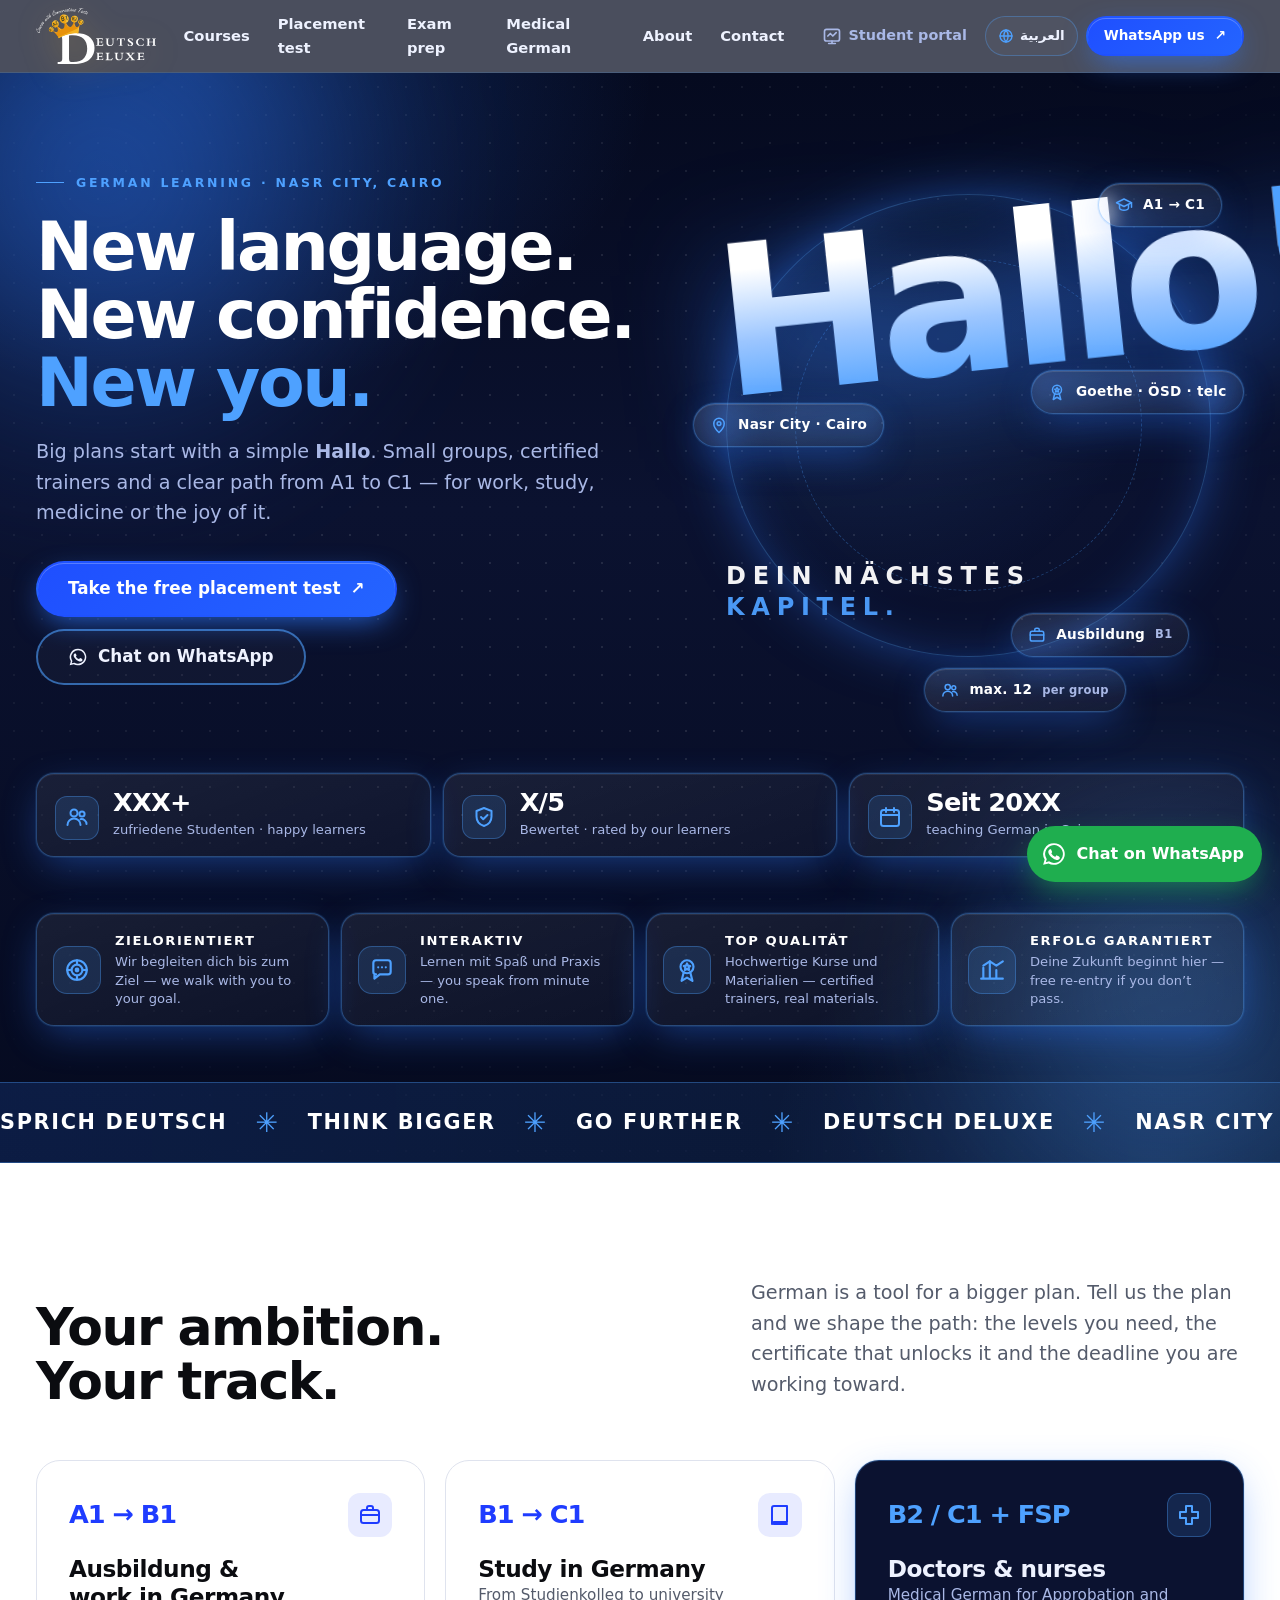
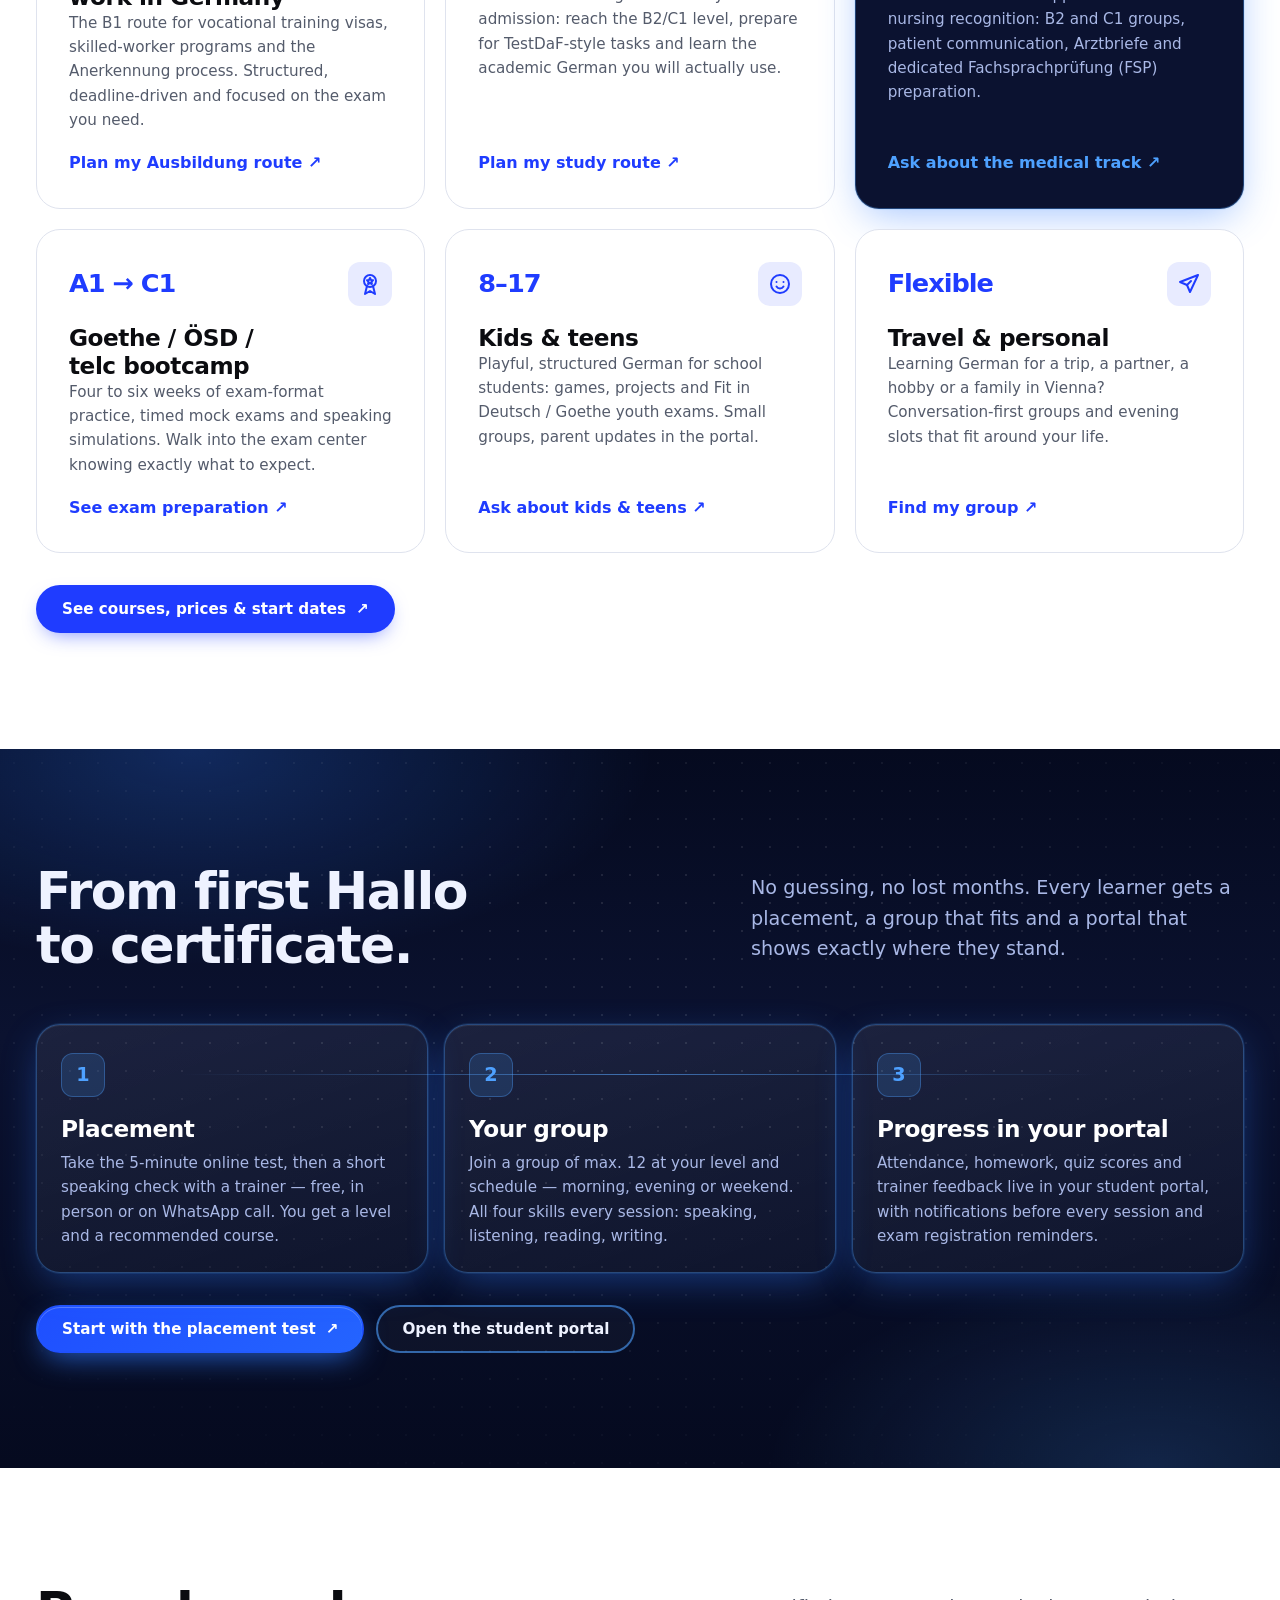
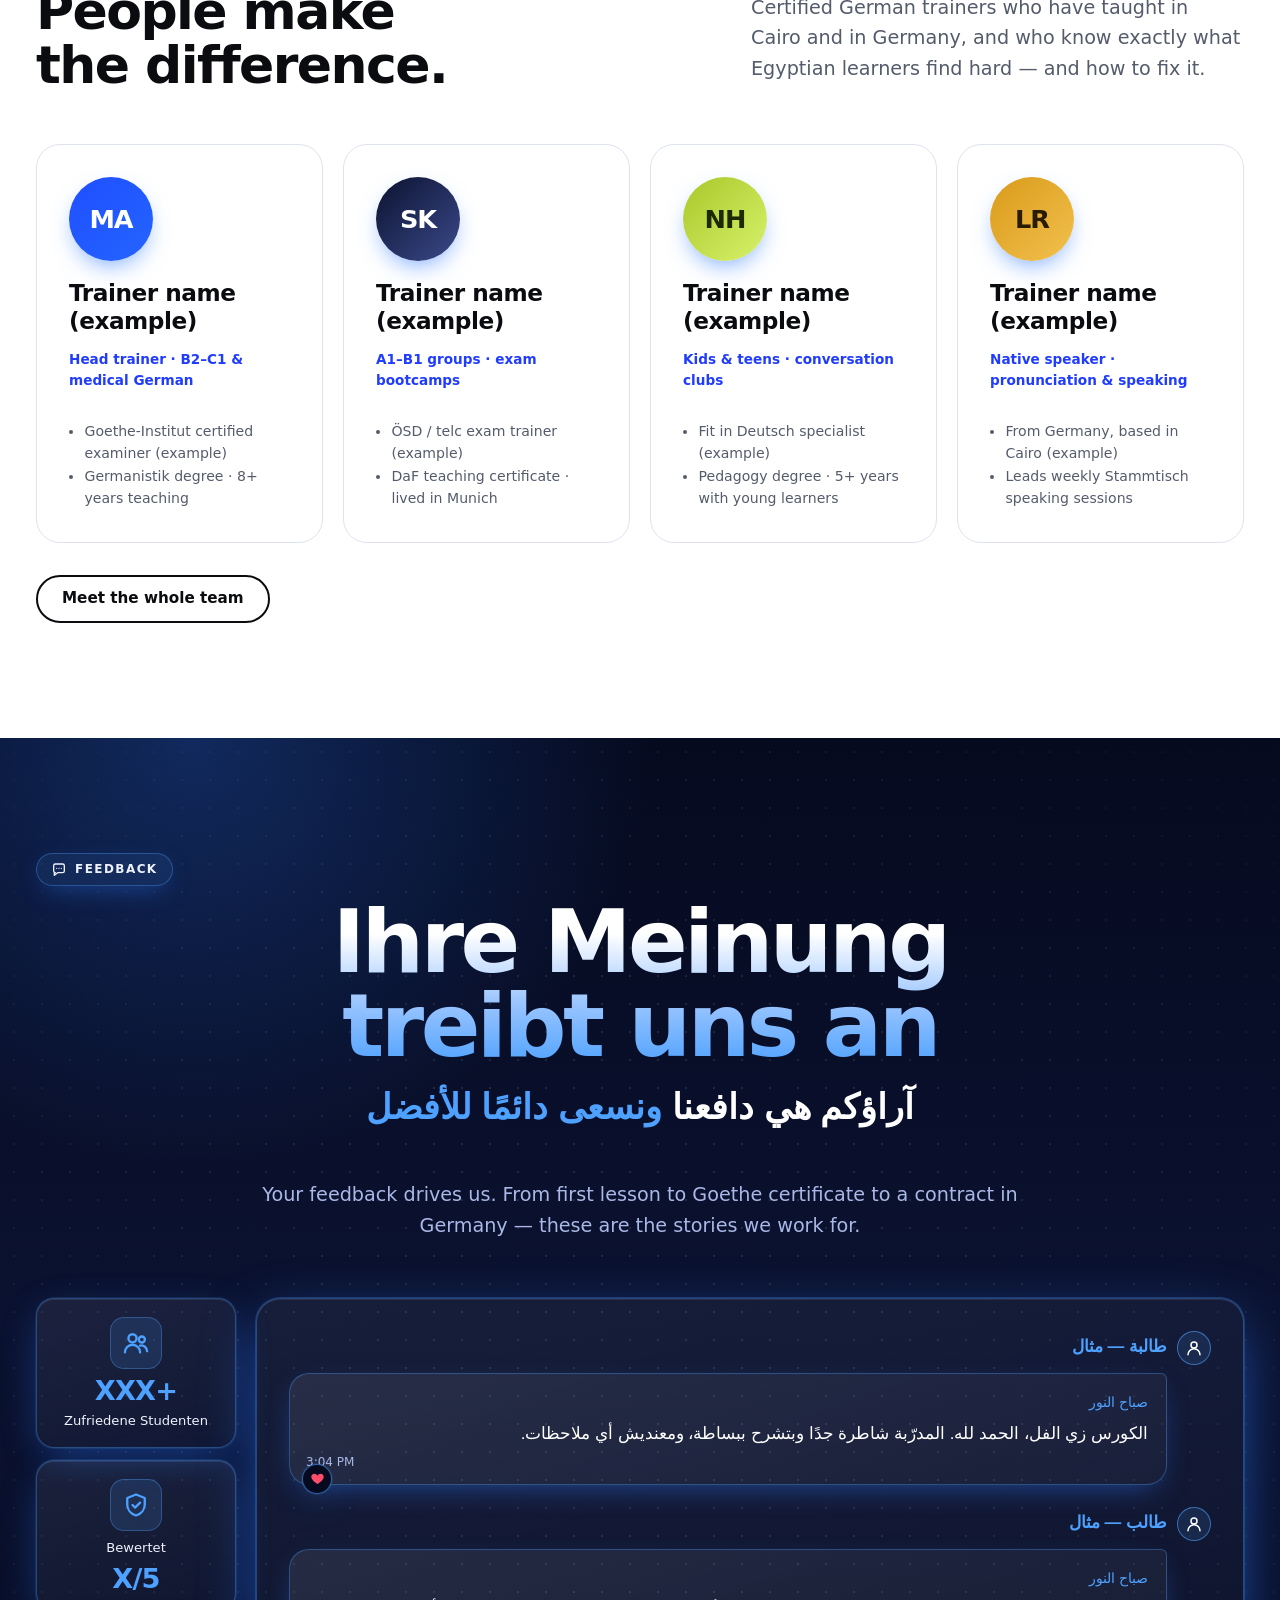
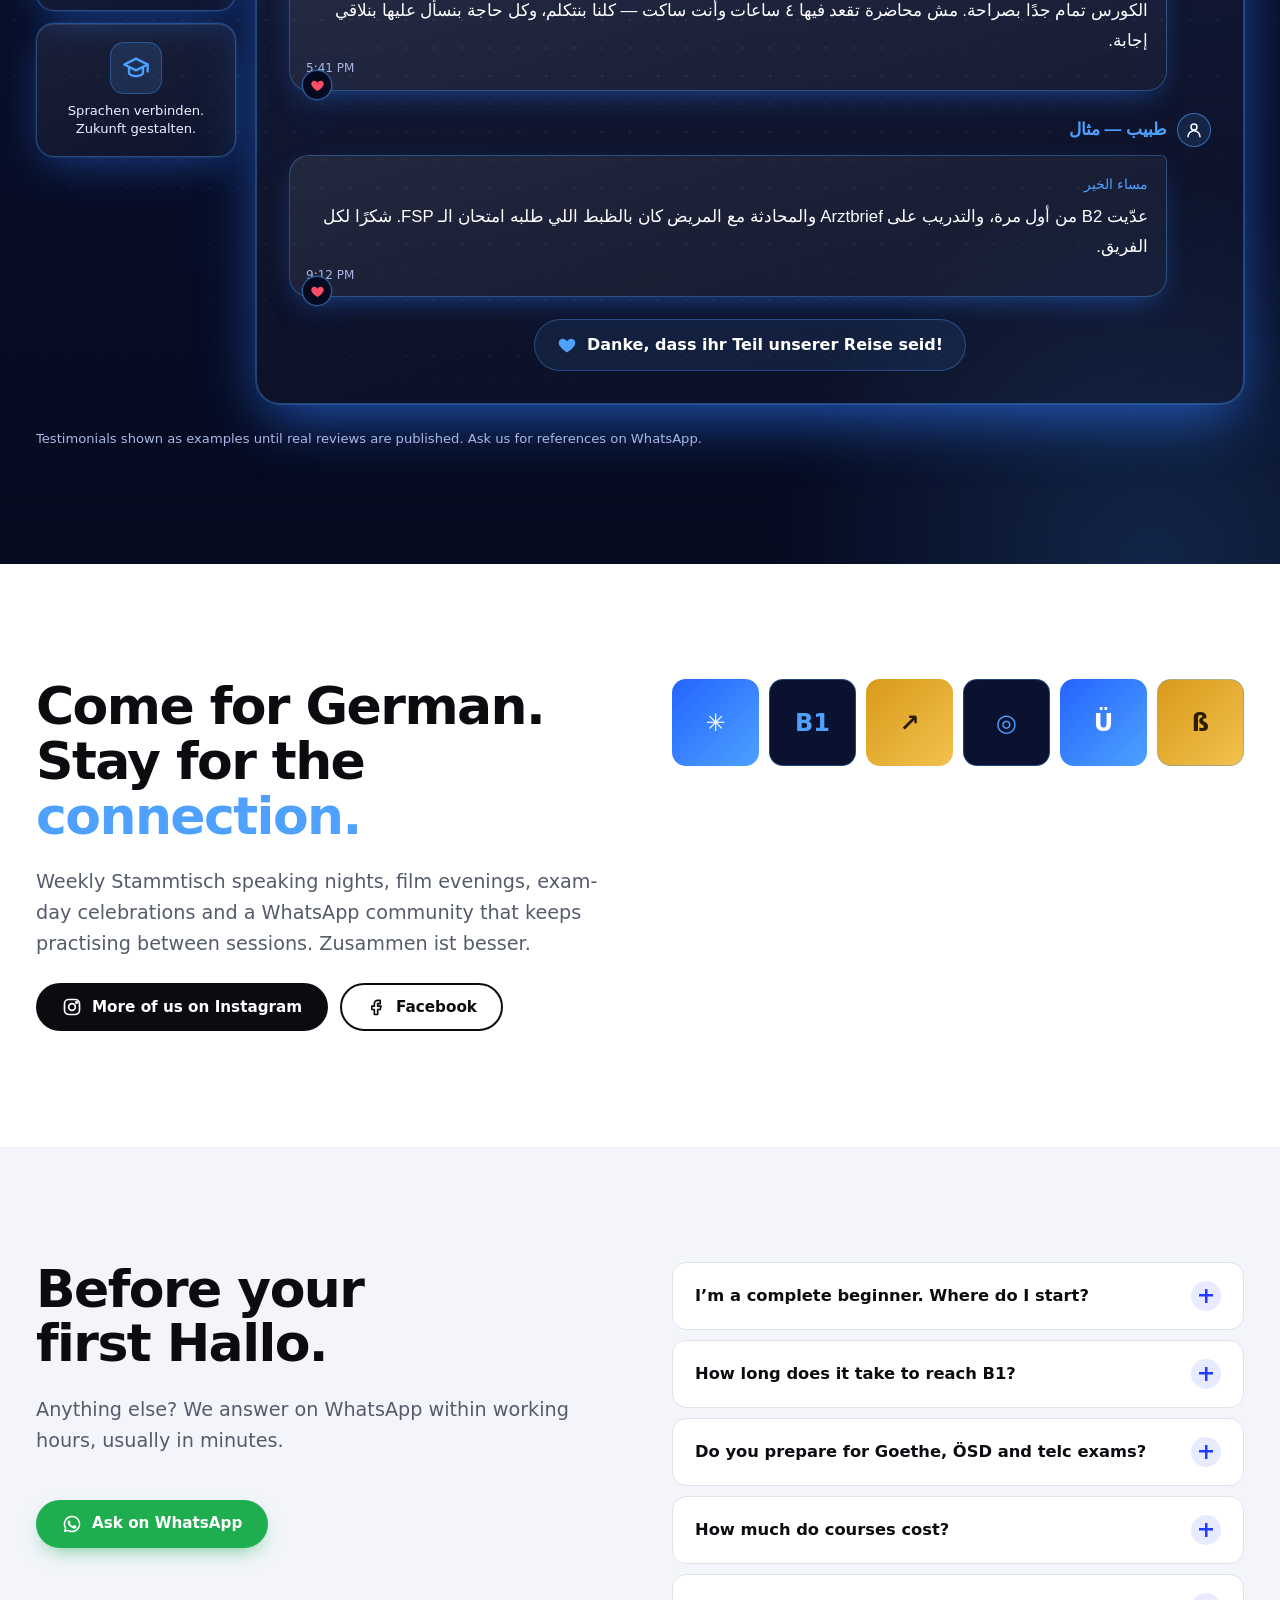
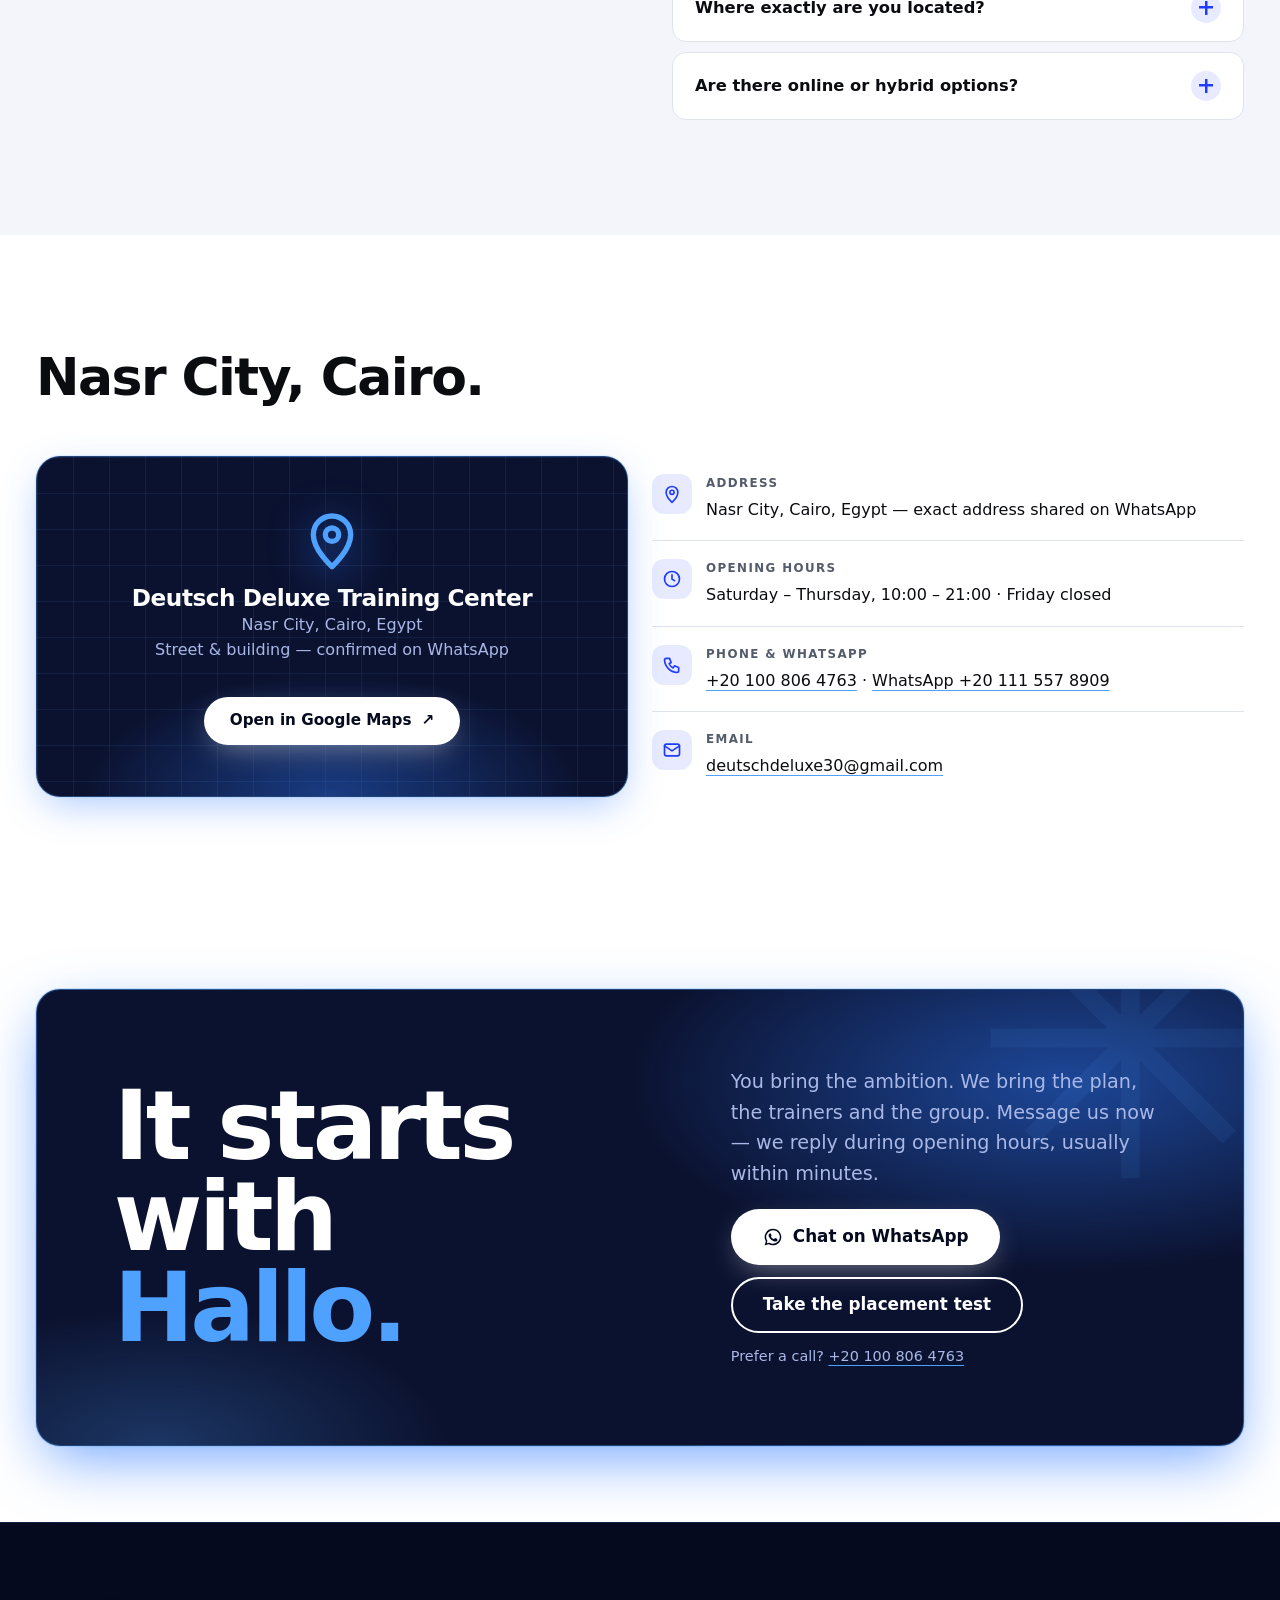
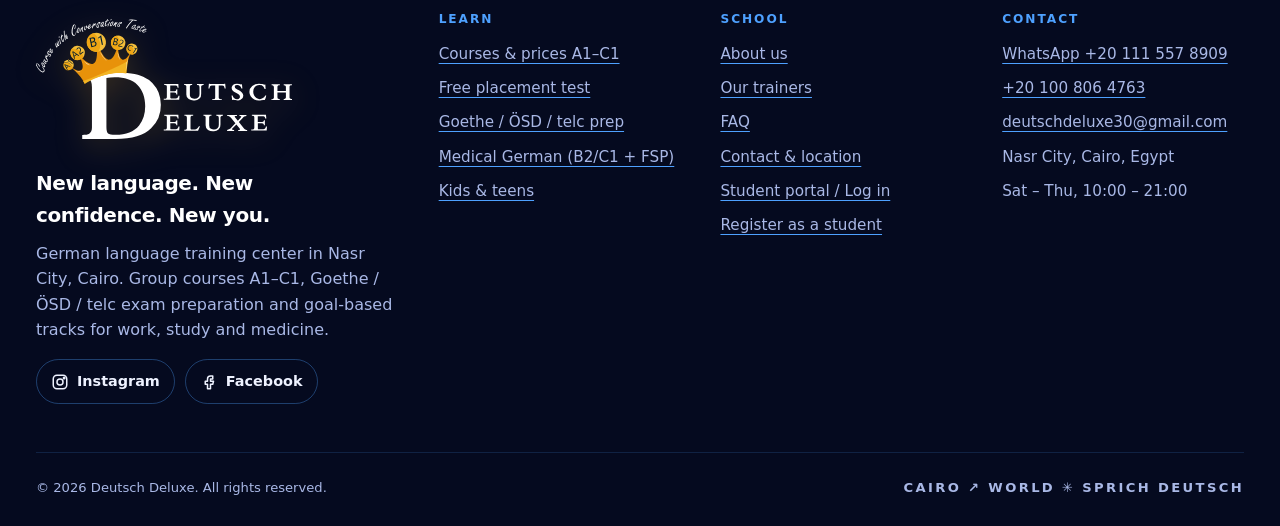
==== commit 04fd71e4: "Fix review findings: placeholder stats, cache busting, quiz, lead refs - Replace real-looking placeh" ====
--- a/index.html
+++ b/index.html
@@ -24,9 +24,9 @@
 <meta name="twitter:title" content="Deutsch Deluxe — German Language Center in Nasr City, Cairo">
 <meta name="twitter:description" content="Small groups A1–C1, exam preparation (Goethe/ÖSD/telc), medical German and goal-based tracks.">
 <meta name="twitter:image" content="https://deutschdeluxe.site/og-image.png">
-<link rel="stylesheet" href="css/site.css">
-<script defer src="js/i18n.js"></script>
-<script defer src="js/site.js"></script>
+<link rel="stylesheet" href="css/site.css?v=20260927">
+<script defer src="js/i18n.js?v=20260927"></script>
+<script defer src="js/site.js?v=20260927"></script>
 <script type="application/ld+json">
 {
   "@context": "https://schema.org",
@@ -199,11 +199,11 @@
       <div class="hero-stats reveal d4" aria-label="Deutsch Deluxe in numbers">
         <div class="stat-badge">
           <span class="badge-ico" aria-hidden="true"><svg><use href="#i-users"/></svg></span>
-          <div><b>1000+</b><span data-i18n="hero.stat1">zufriedene Studenten · happy learners</span></div>
+          <div><b>XXX+</b><span data-i18n="hero.stat1">zufriedene Studenten · happy learners</span></div>
         </div>
         <div class="stat-badge">
           <span class="badge-ico" aria-hidden="true"><svg><use href="#i-shield"/></svg></span>
-          <div><b>5/5</b><span data-i18n="hero.stat2">Bewertet · rated by our learners <span class="stars" aria-label="5 out of 5 stars">★★★★★</span></span></div>
+          <div><b>X/5</b><span data-i18n="hero.stat2">Bewertet · rated by our learners</span></div>
         </div>
         <div class="stat-badge">
           <span class="badge-ico" aria-hidden="true"><svg><use href="#i-calendar"/></svg></span>
@@ -384,11 +384,11 @@
         <aside class="side-badges" aria-label="Deutsch Deluxe highlights">
           <div class="side-badge">
             <span class="badge-ico" aria-hidden="true"><svg><use href="#i-users"/></svg></span>
-            <b>1000+</b><span data-i18n="side.1">Zufriedene Studenten</span>
+            <b>XXX+</b><span data-i18n="side.1">Zufriedene Studenten</span>
           </div>
           <div class="side-badge">
             <span class="badge-ico" aria-hidden="true"><svg><use href="#i-shield"/></svg></span>
-            <span data-i18n="side.2">Bewertet</span><b>5/5</b><span class="stars" aria-label="5 out of 5 stars">★★★★★</span>
+            <span data-i18n="side.2">Bewertet</span><b>X/5</b>
           </div>
           <div class="side-badge">
             <span class="badge-ico" aria-hidden="true"><svg><use href="#i-cap"/></svg></span>
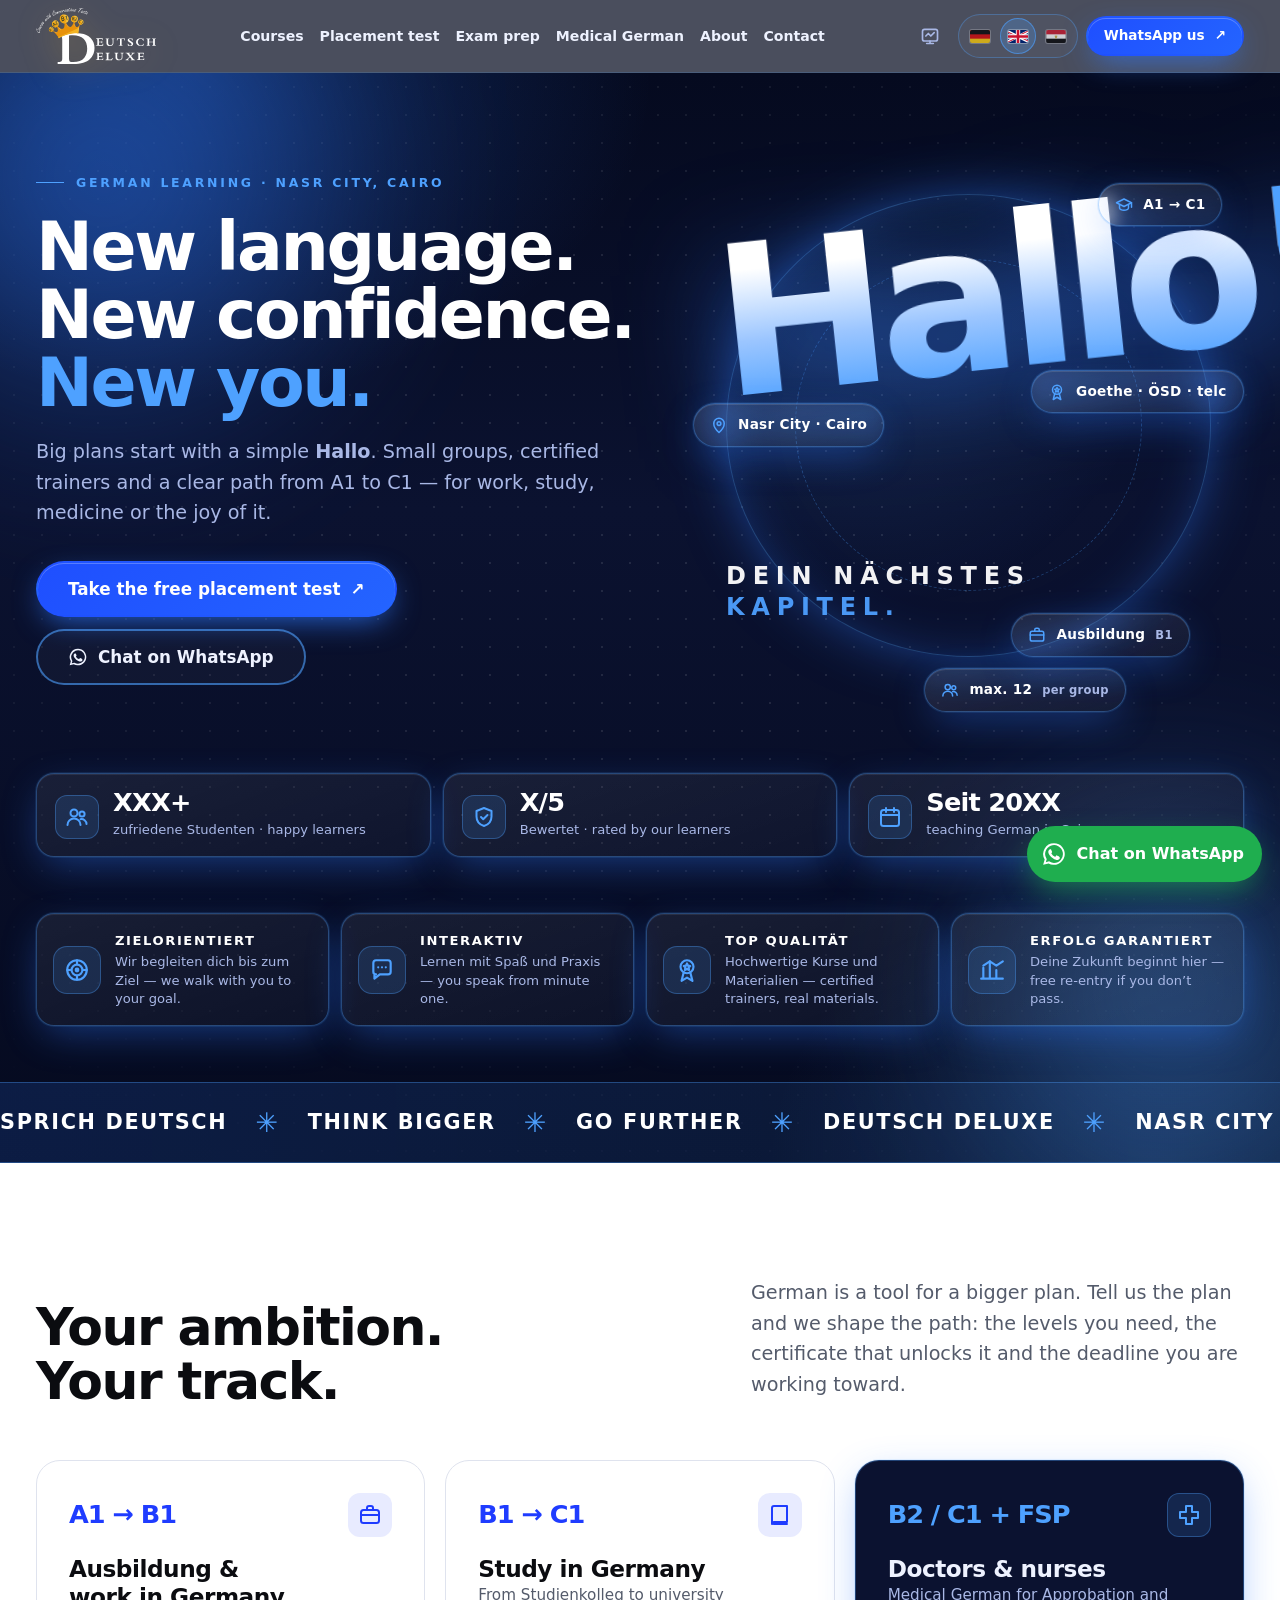
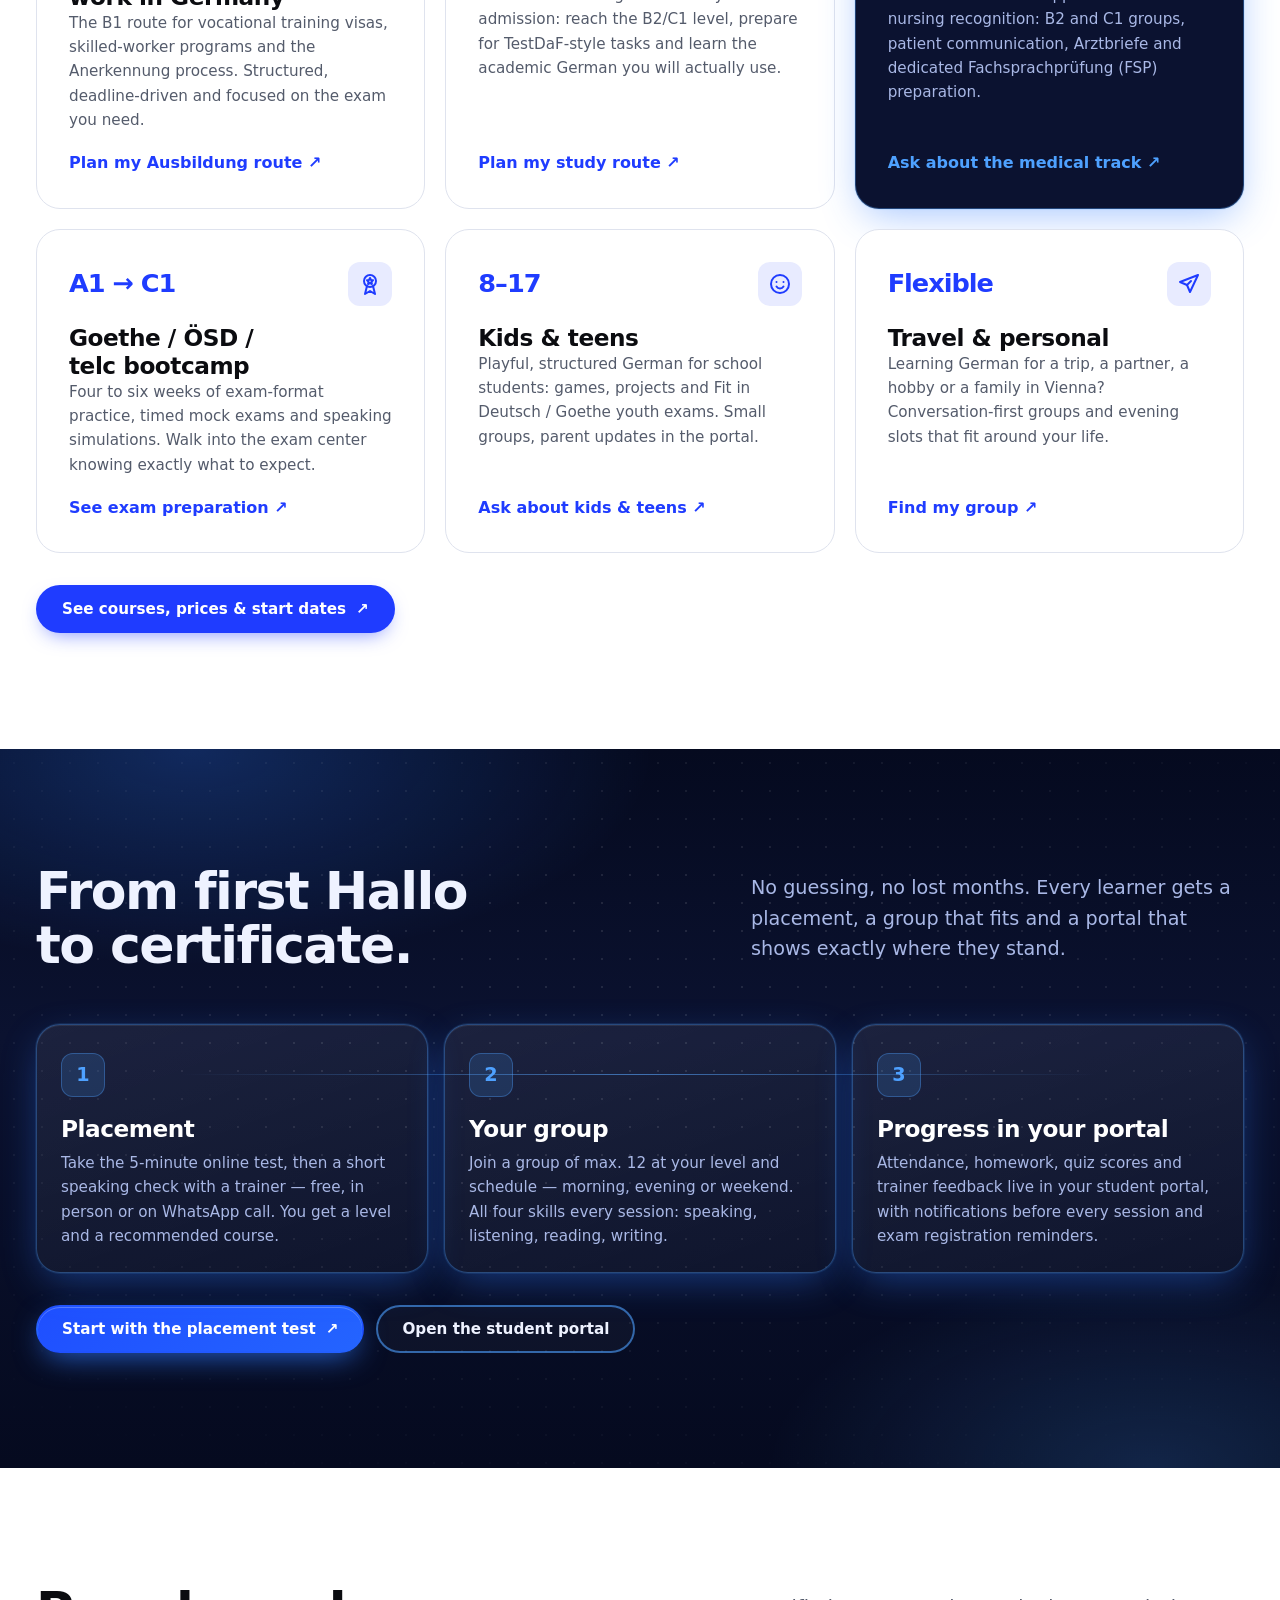
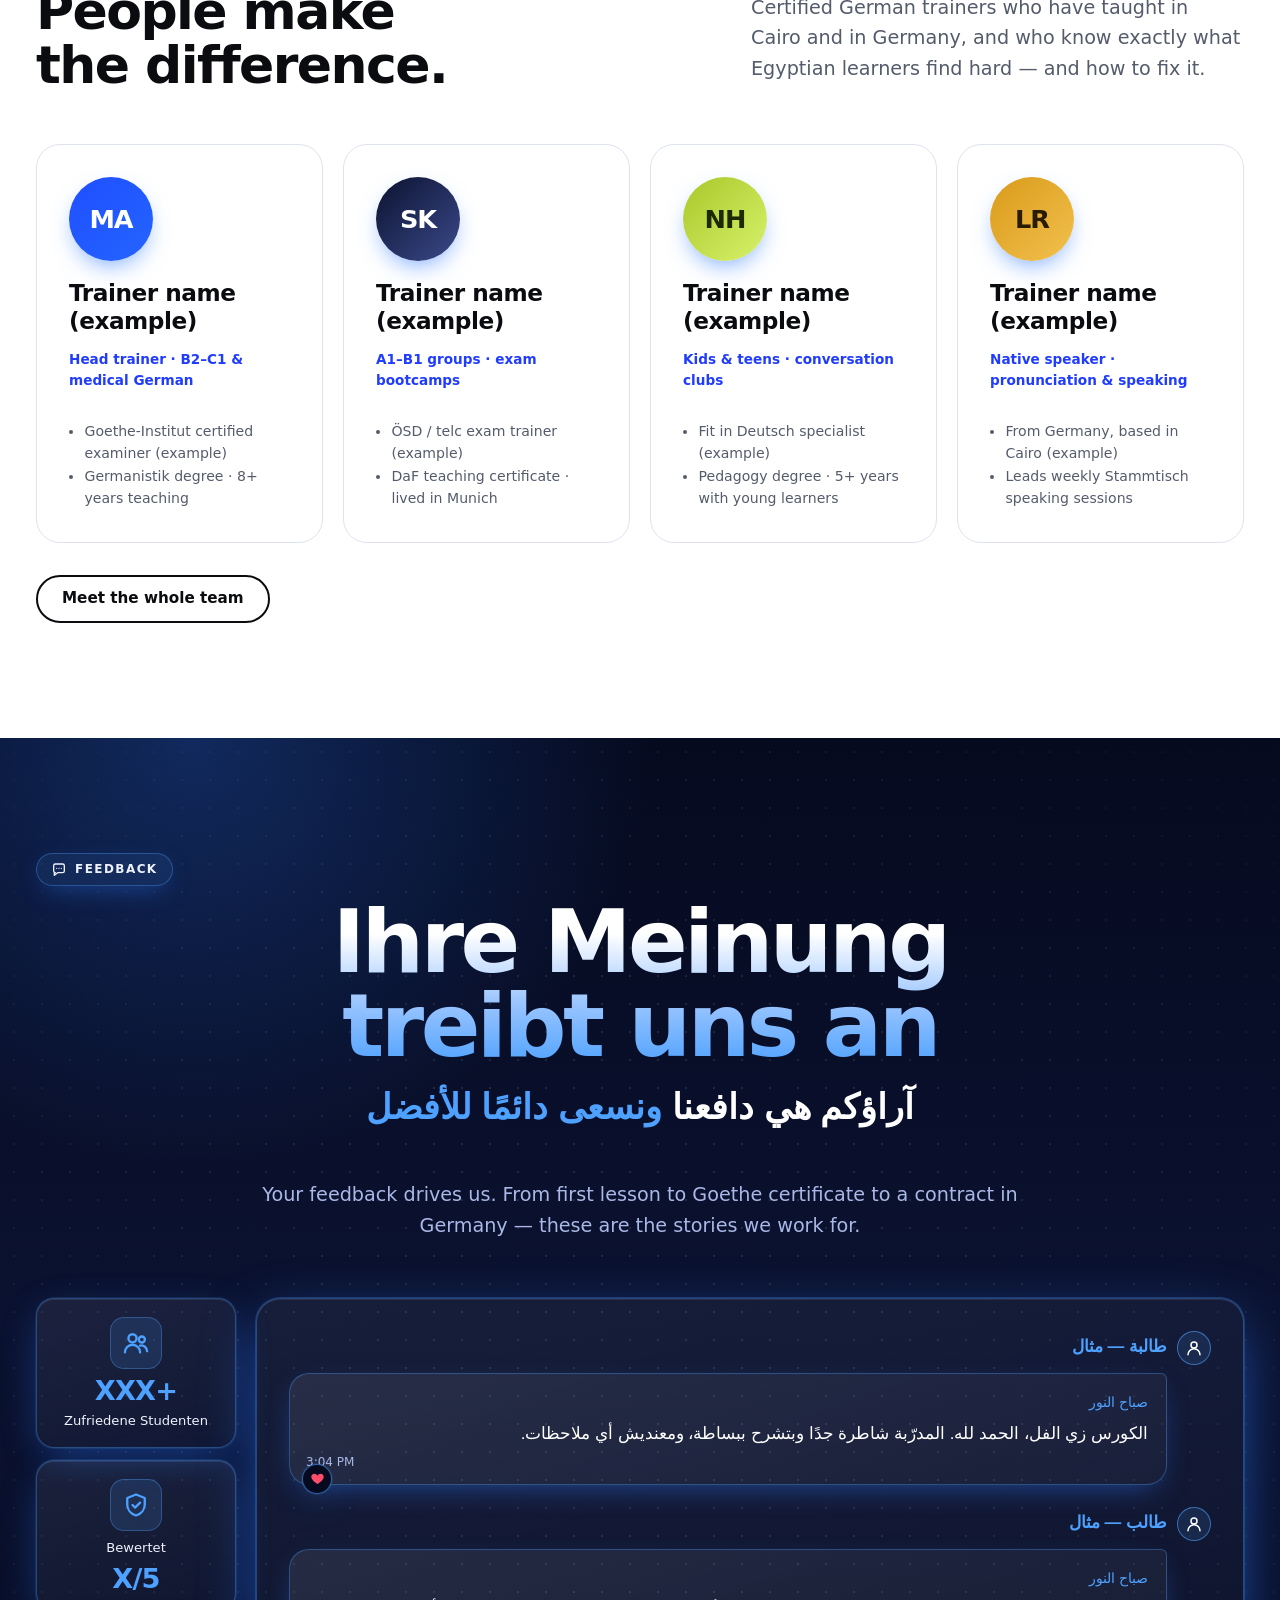
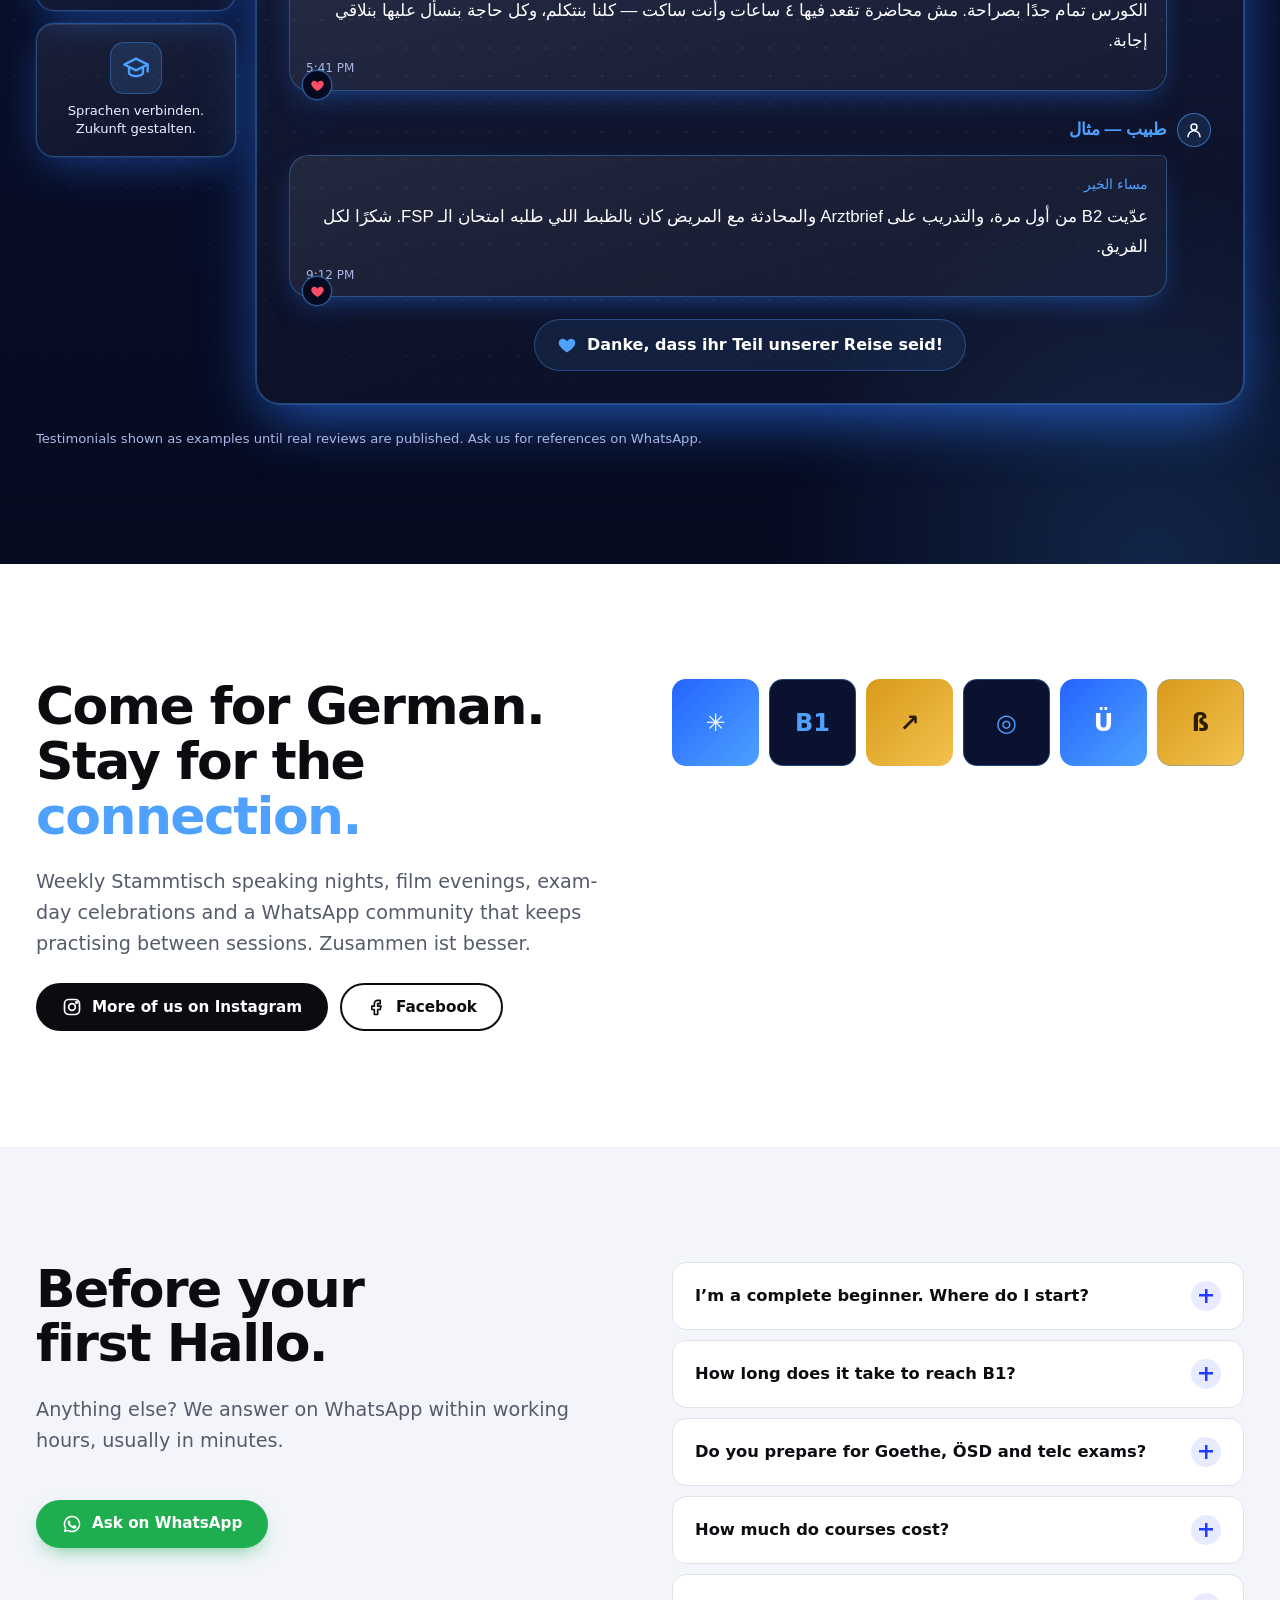
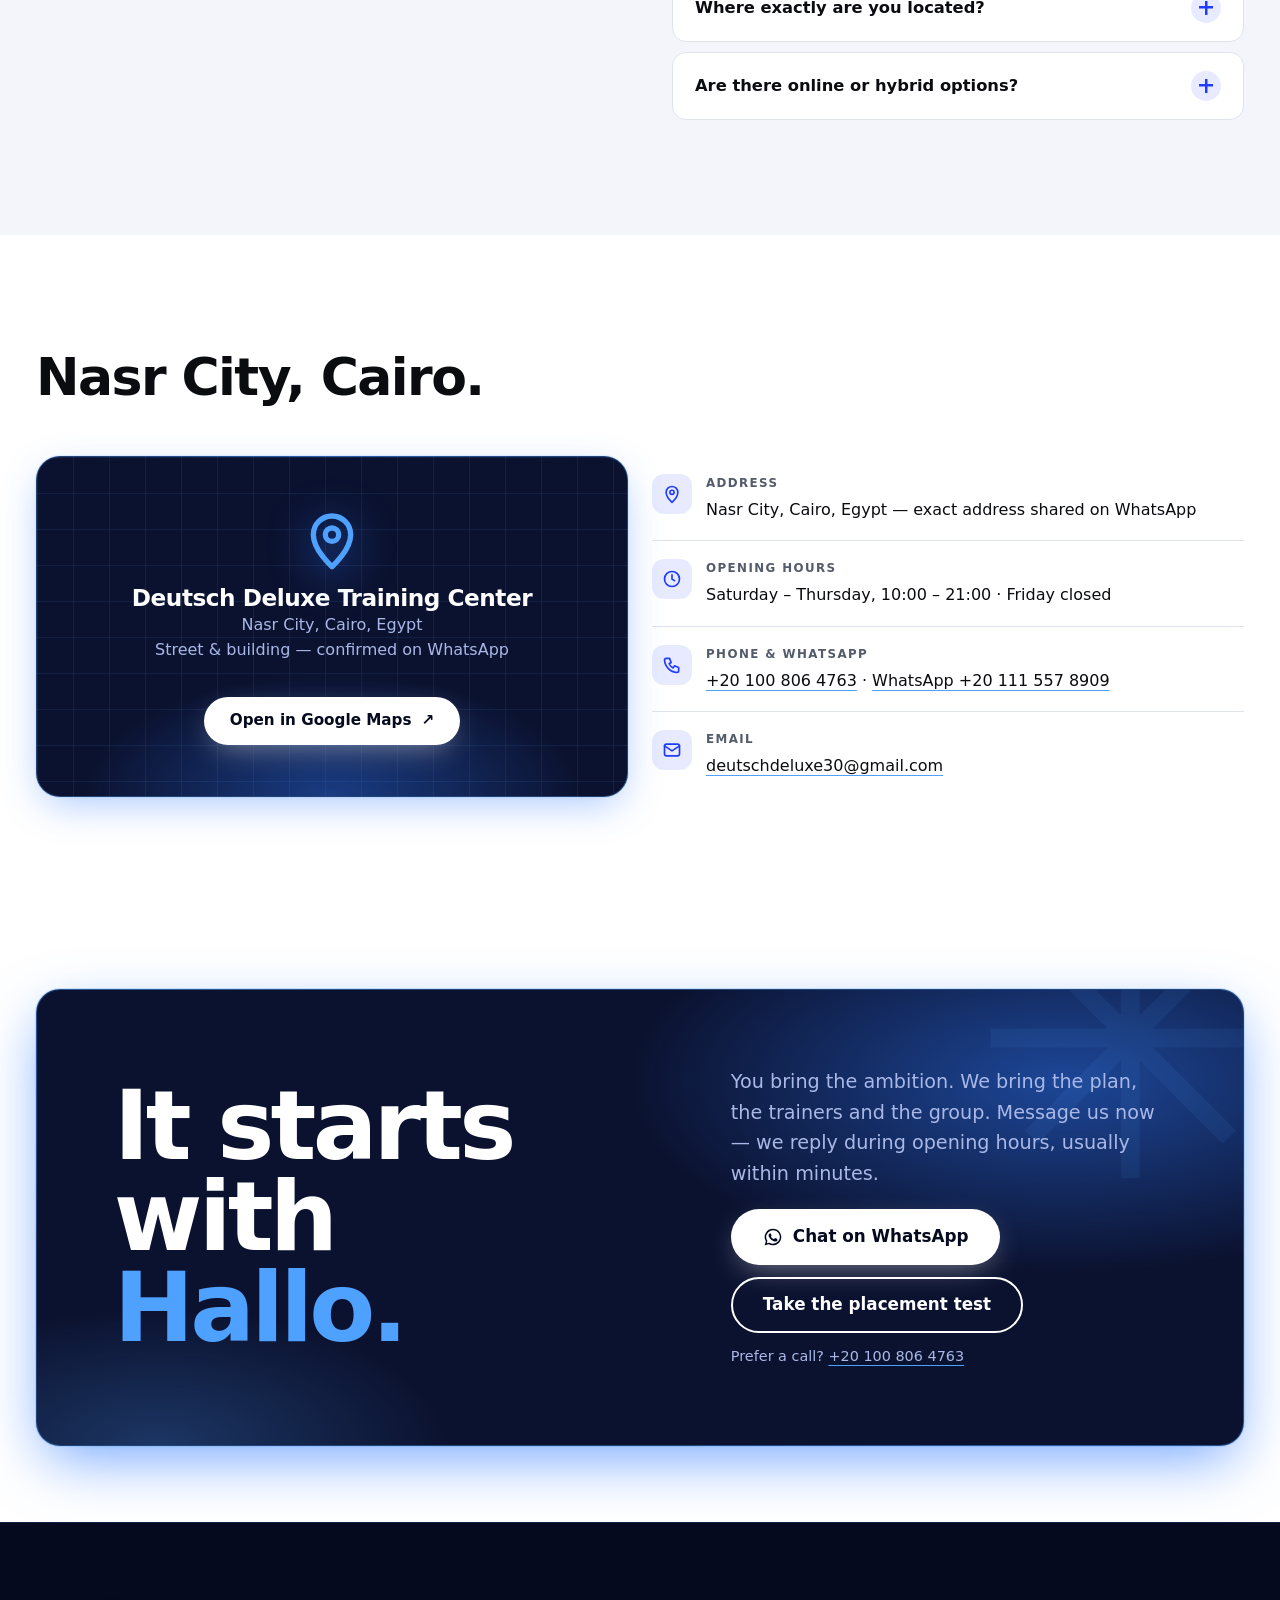
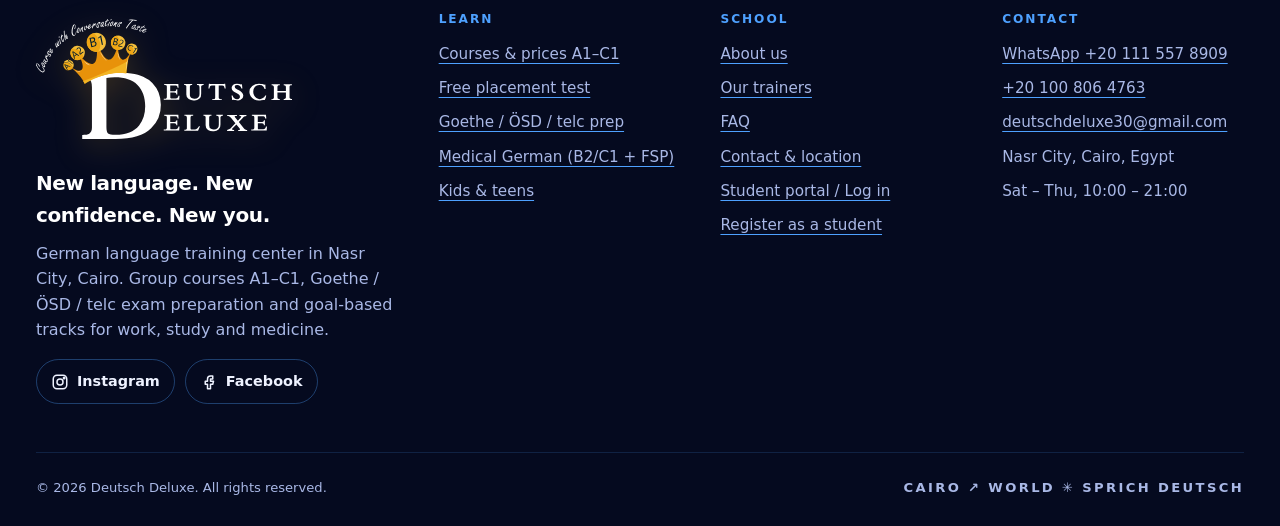
==== commit a410651f: "Add German as a third language with a flag switcher (DE / EN / AR) - New js/i18n-de.js: German dicti" ====
--- a/index.html
+++ b/index.html
@@ -24,9 +24,10 @@
 <meta name="twitter:title" content="Deutsch Deluxe — German Language Center in Nasr City, Cairo">
 <meta name="twitter:description" content="Small groups A1–C1, exam preparation (Goethe/ÖSD/telc), medical German and goal-based tracks.">
 <meta name="twitter:image" content="https://deutschdeluxe.site/og-image.png">
-<link rel="stylesheet" href="css/site.css?v=20260927">
-<script defer src="js/i18n.js?v=20260927"></script>
-<script defer src="js/site.js?v=20260927"></script>
+<link rel="stylesheet" href="css/site.css?v=2026092702">
+<script defer src="js/i18n.js?v=2026092702"></script>
+<script defer src="js/i18n-de.js?v=2026092702"></script>
+<script defer src="js/site.js?v=2026092702"></script>
 <script type="application/ld+json">
 {
   "@context": "https://schema.org",
@@ -139,7 +140,7 @@
     </nav>
     <div class="header-actions">
       <a class="portal-link" href="https://portal.deutschdeluxe.site"><svg class="ico" aria-hidden="true"><use href="#i-portal"/></svg><span data-i18n="nav.portal">Student portal</span></a>
-      <button class="lang-toggle" type="button" aria-label="Switch to Arabic" lang="ar"><svg class="ico" aria-hidden="true"><use href="#i-globe"/></svg><span class="lang-label">العربية</span></button>
+      <div class="lang-switch" role="group" aria-label="Language · Sprache · اللغة"><button class="lang-opt" type="button" data-lang="de" lang="de" aria-pressed="false" aria-label="Deutsch" title="Deutsch"><img src="img/flags/de.svg" alt="" width="20" height="12"><span aria-hidden="true">DE</span></button><button class="lang-opt" type="button" data-lang="en" lang="en" aria-pressed="true" aria-label="English" title="English"><img src="img/flags/gb.svg" alt="" width="20" height="12"><span aria-hidden="true">EN</span></button><button class="lang-opt" type="button" data-lang="ar" lang="ar" aria-pressed="false" aria-label="العربية" title="العربية"><img src="img/flags/eg.svg" alt="" width="20" height="12"><span aria-hidden="true">عربي</span></button></div>
       <a class="btn btn-neon btn-sm header-cta" data-wa="general" href="https://wa.me/201115578909" data-i18n="nav.cta">WhatsApp us <span class="arrow">↗</span></a>
       <button class="menu-btn" type="button" aria-expanded="false" aria-controls="mobile-nav" aria-label="Menu" data-i18n-attr="aria-label:nav.menu"><span></span></button>
     </div>
--- a/css/site.css
+++ b/css/site.css
@@ -265,6 +265,7 @@
 .btn-lg { min-height: 56px; padding: 16px 30px; font-size: 1.05rem; }
 .btn .arrow { display: inline-block; transition: transform .35s var(--ease); }
 .btn:hover .arrow { transform: translate(3px, -3px); }
+@media (max-width: 520px) { .btn { white-space: normal; text-align: center; line-height: 1.25; } }
 html[dir="rtl"] .btn .arrow { transform: scaleX(-1); }
 html[dir="rtl"] .btn:hover .arrow { transform: scaleX(-1) translate(3px, -3px); }
 .btn-row { display: flex; flex-wrap: wrap; gap: 12px; align-items: center; }
@@ -295,17 +296,28 @@
 @media (max-width: 480px) { .brand .logo { height: 48px; } }
 
 .nav { display: none; align-items: center; gap: 4px; font-weight: 600; font-size: .92rem; }
-.nav a { position: relative; padding: 8px 12px; border-radius: 999px; transition: background .2s, color .2s; }
+.nav a { position: relative; white-space: nowrap; padding: 8px 12px; border-radius: 999px; transition: background .2s, color .2s; }
 .nav a:hover { background: rgba(78,161,255,.14); }
 .nav a[aria-current="page"] { color: #fff; background: rgba(78,161,255,.2); box-shadow: inset 0 0 0 1px var(--glass-border); }
 .header-actions { display: flex; align-items: center; gap: 8px; }
-.lang-toggle {
-  display: inline-flex; align-items: center; gap: 6px; min-height: 40px; padding: 6px 12px;
-  border: 1px solid var(--glass-border); border-radius: 999px; font-weight: 700; font-size: .85rem; color: inherit;
-  background: rgba(255,255,255,.03); transition: background .2s, border-color .2s;
-}
-.lang-toggle:hover { background: rgba(78,161,255,.14); border-color: var(--glass-border-2); }
-.lang-toggle .ico { width: 16px; height: 16px; color: var(--neon-2); }
+.lang-switch {
+  display: inline-flex; align-items: center; gap: 2px; padding: 3px;
+  border: 1px solid var(--glass-border); border-radius: 999px; background: rgba(255,255,255,.03);
+}
+.lang-opt {
+  display: inline-flex; align-items: center; gap: 6px; min-height: 36px; padding: 4px 10px; border-radius: 999px;
+  font-weight: 700; font-size: .8rem; line-height: 1; color: inherit; opacity: .72; transition: background .2s, opacity .2s;
+}
+.lang-opt img { width: 20px; height: 13px; border-radius: 2px; object-fit: cover; box-shadow: 0 0 0 1px rgba(255,255,255,.3); }
+.lang-opt:hover { background: rgba(78,161,255,.14); opacity: 1; }
+.lang-opt[aria-pressed="true"] { opacity: 1; background: rgba(78,161,255,.24); box-shadow: inset 0 0 0 1px var(--glass-border-2); }
+.lang-opt[lang="ar"] span { font-family: var(--font-ar); font-size: .85rem; }
+/* Flags only where the header is tight: phones, and desktop widths where the full nav is shown */
+@media (max-width: 520px), (min-width: 1140px) and (max-width: 1599px) { .lang-opt span { display: none; } .lang-opt { padding: 4px 8px; } }
+@media (min-width: 1140px) and (max-width: 1439px) { .nav { gap: 0; font-size: .88rem; } .nav a { padding: 8px 8px; } }
+@media (min-width: 1140px) and (max-width: 1499px) {
+  .portal-link span { position: absolute; width: 1px; height: 1px; overflow: hidden; clip: rect(0 0 0 0); white-space: nowrap; }
+}
 .portal-link { display: none; align-items: center; gap: 6px; font-weight: 600; font-size: .9rem; color: var(--night-muted); padding: 8px 10px; border-radius: 999px; }
 .portal-link:hover { color: #fff; background: rgba(78,161,255,.14); }
 .header-cta { display: none; }
